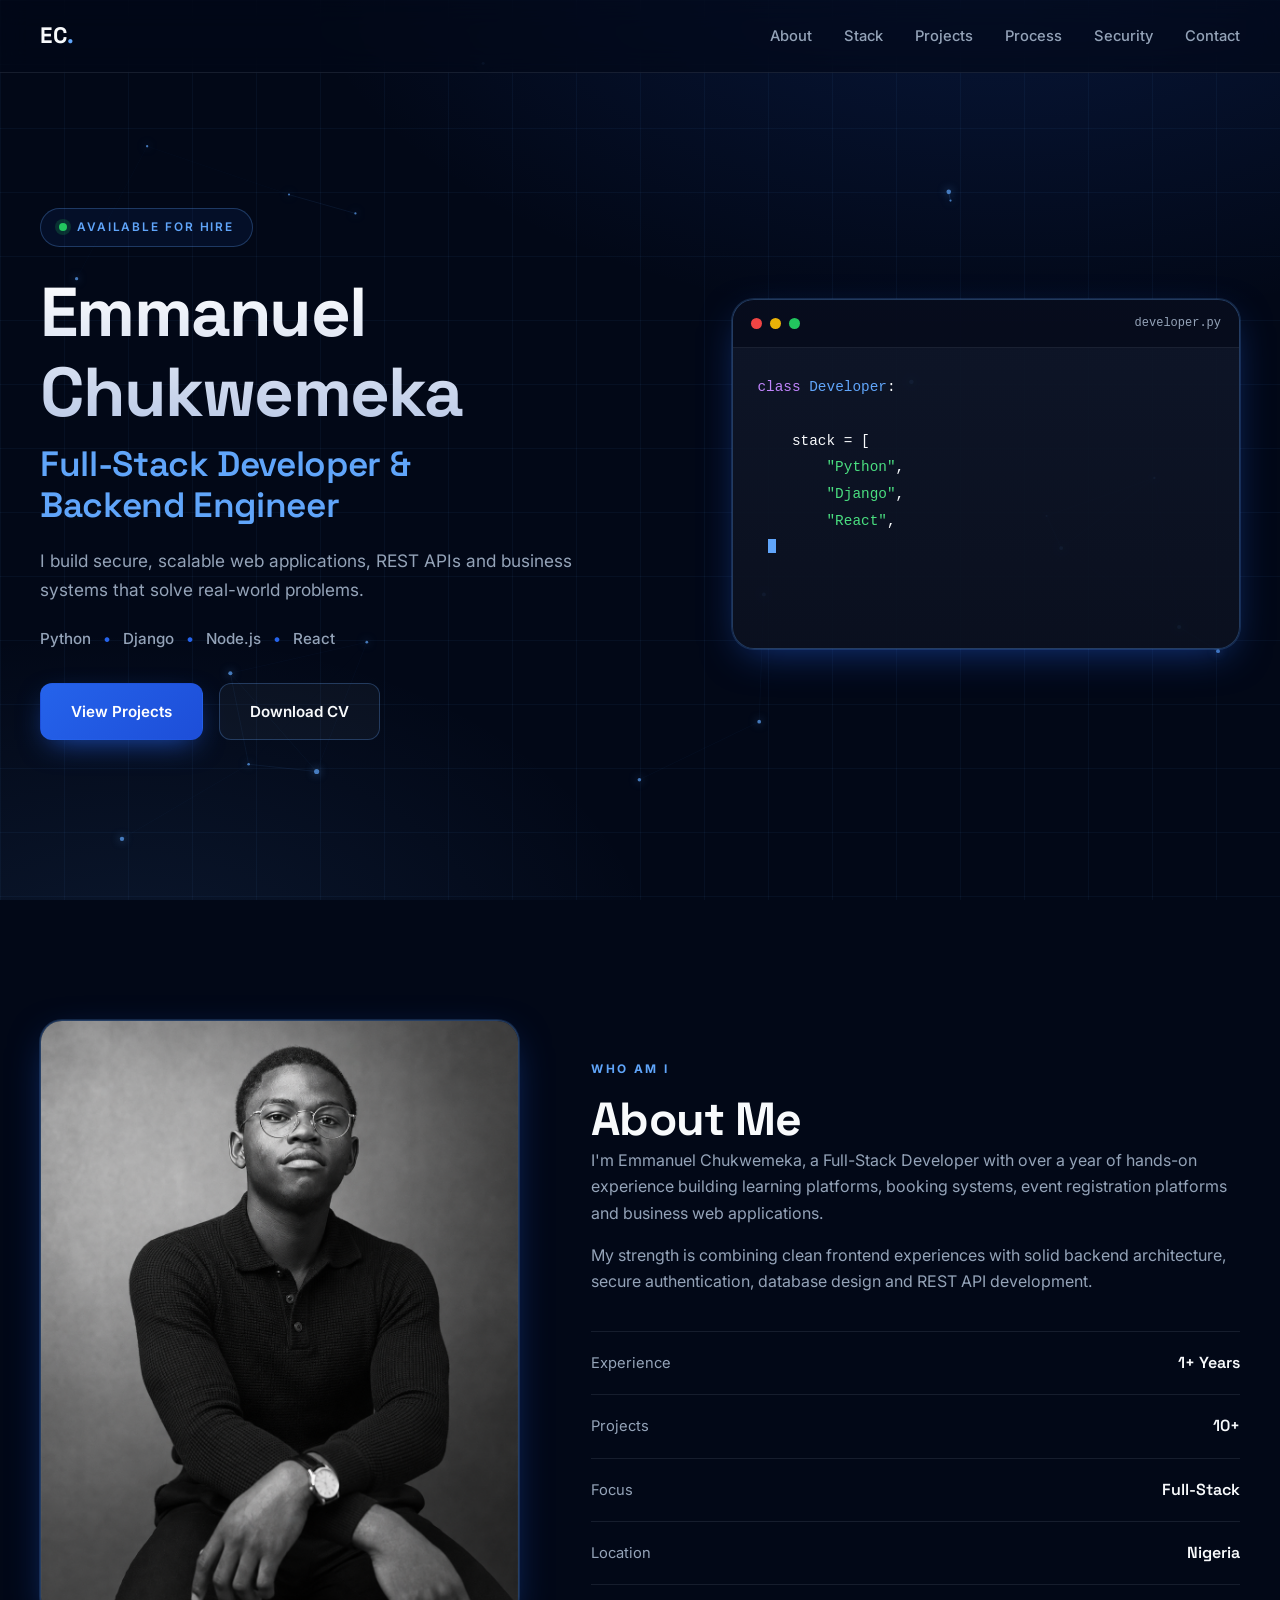
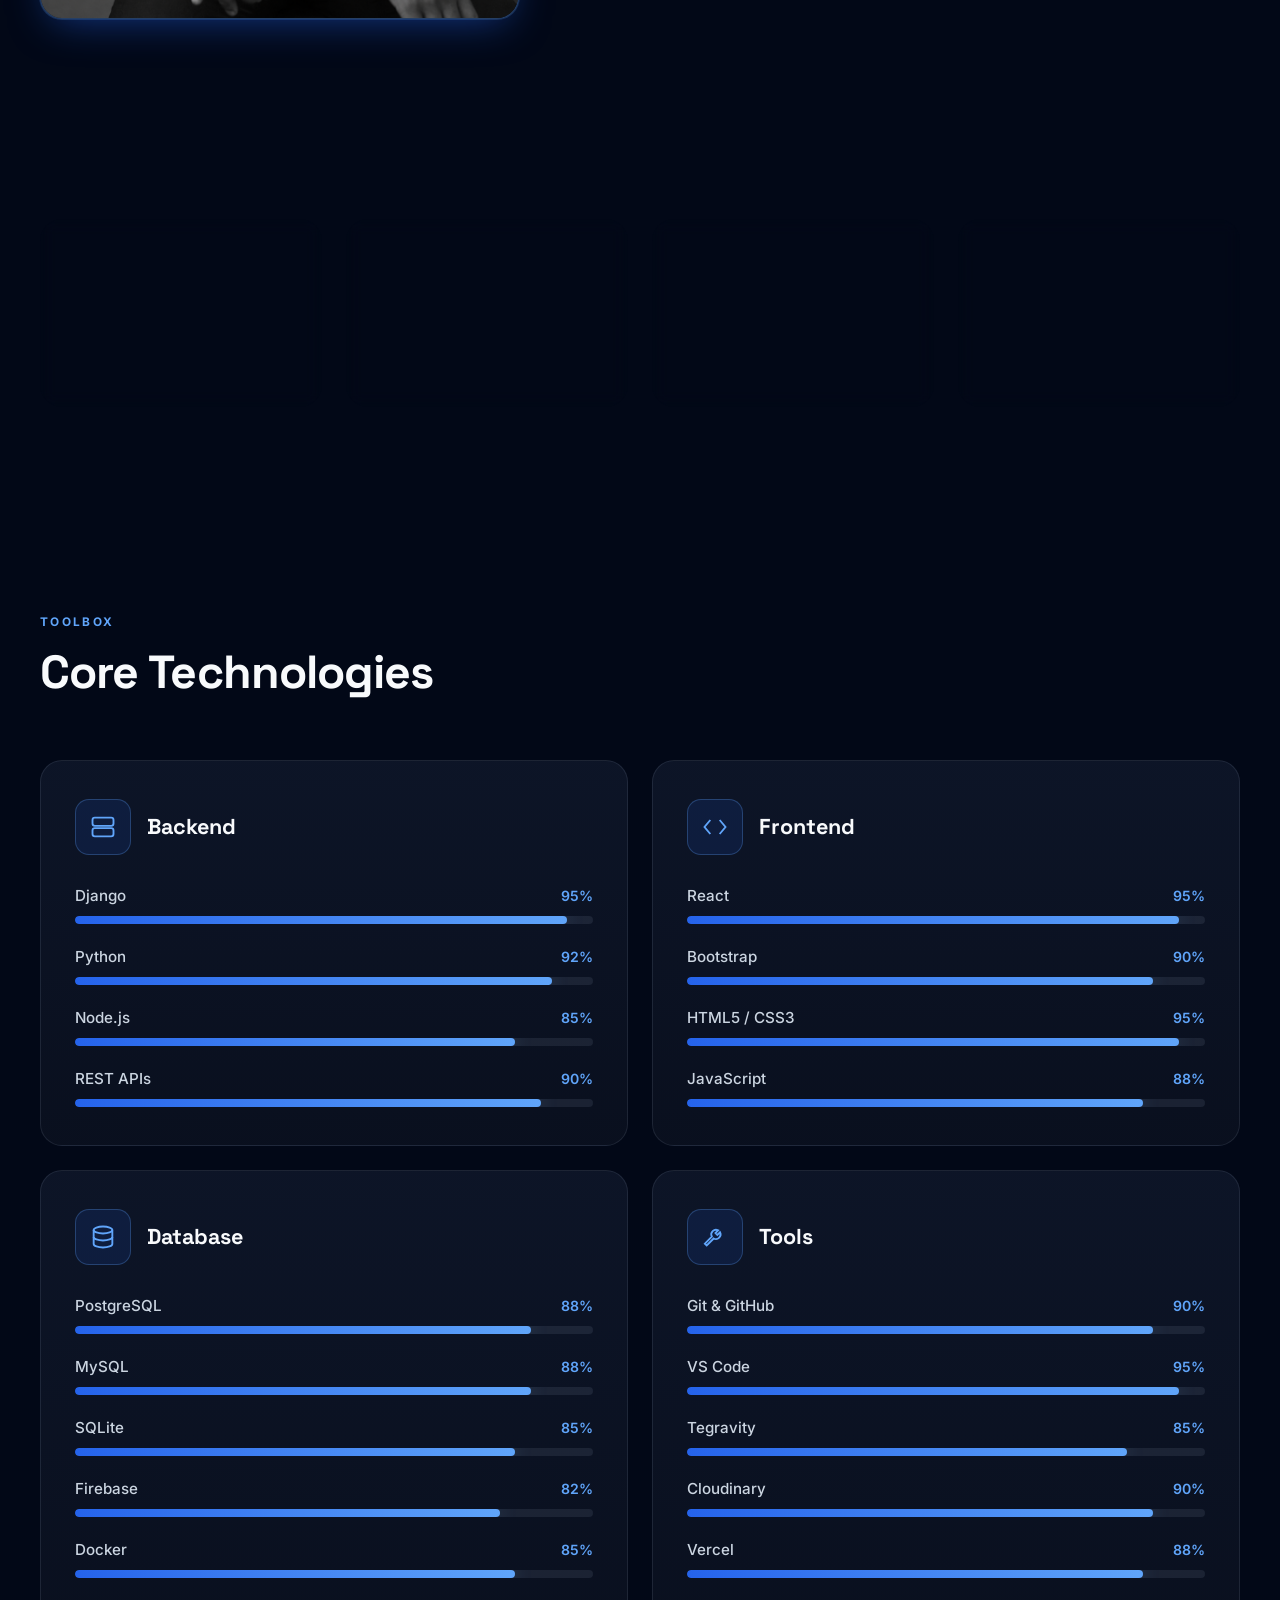
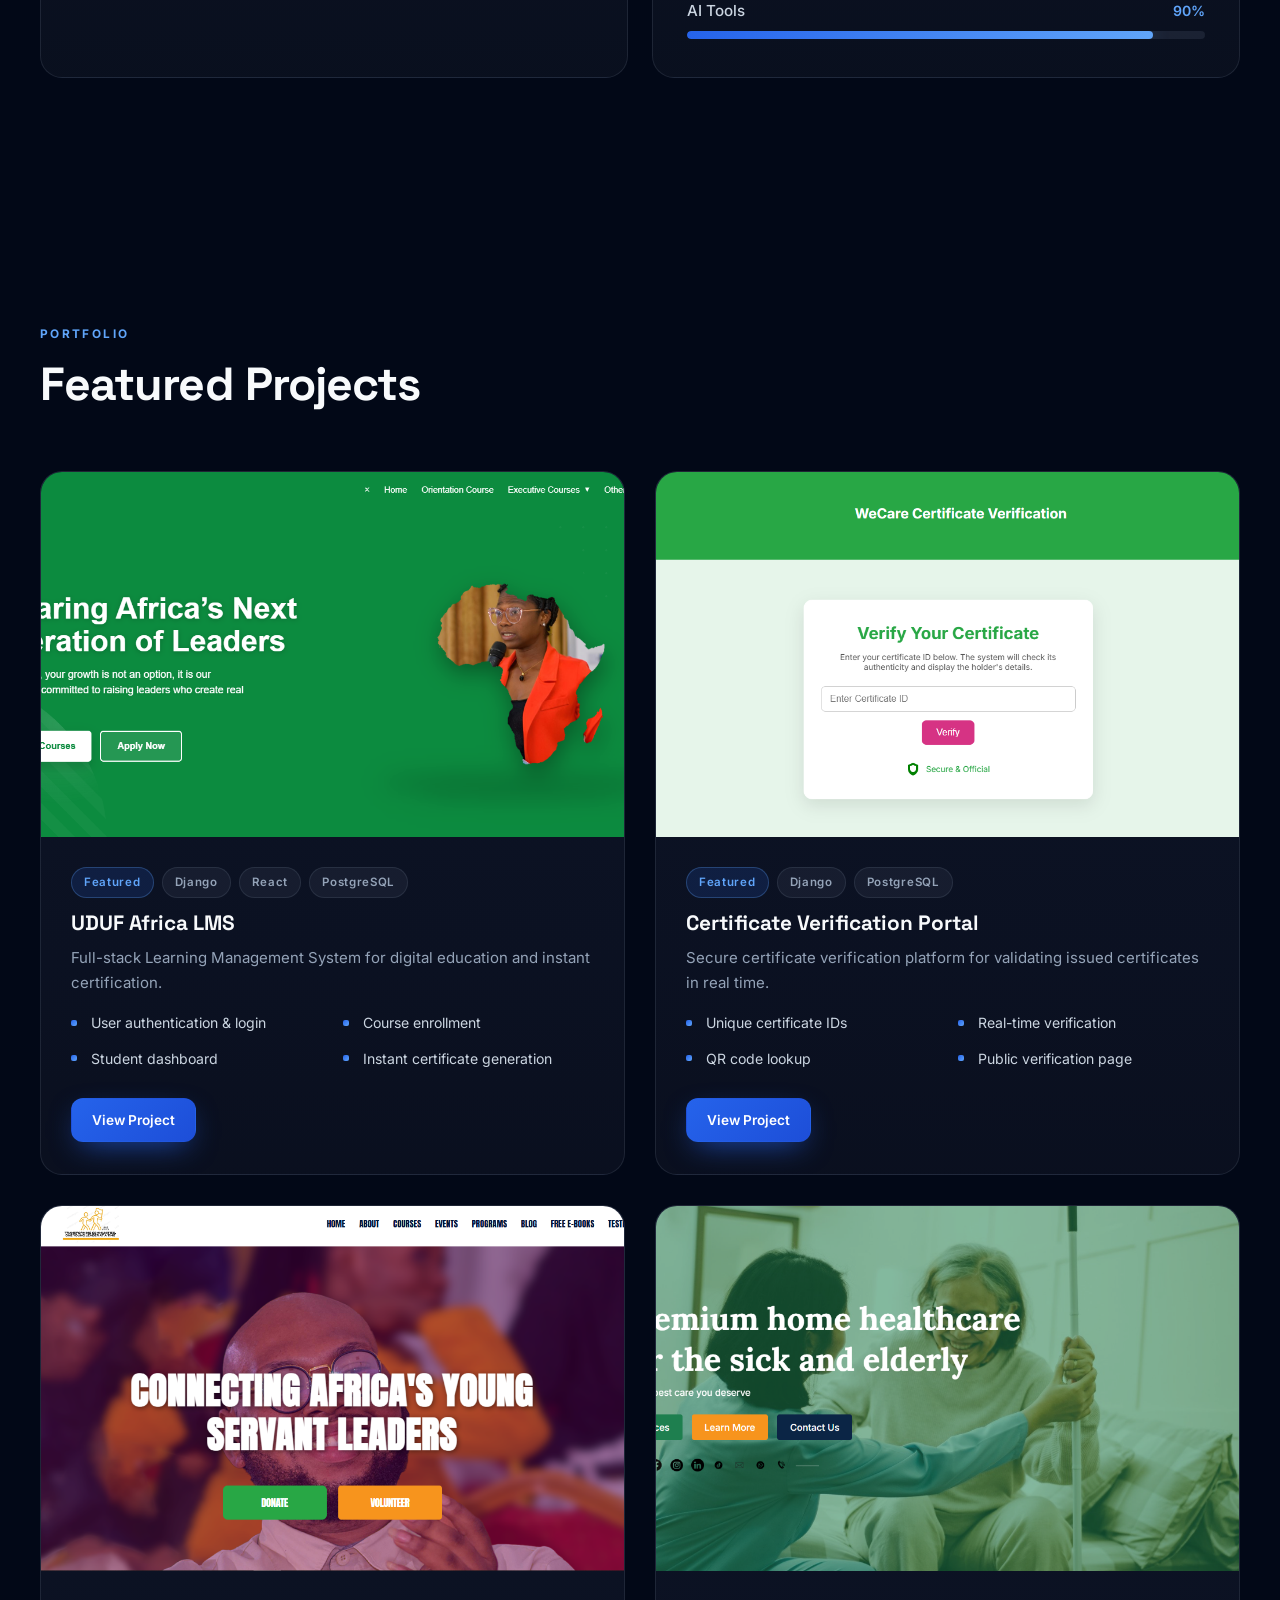
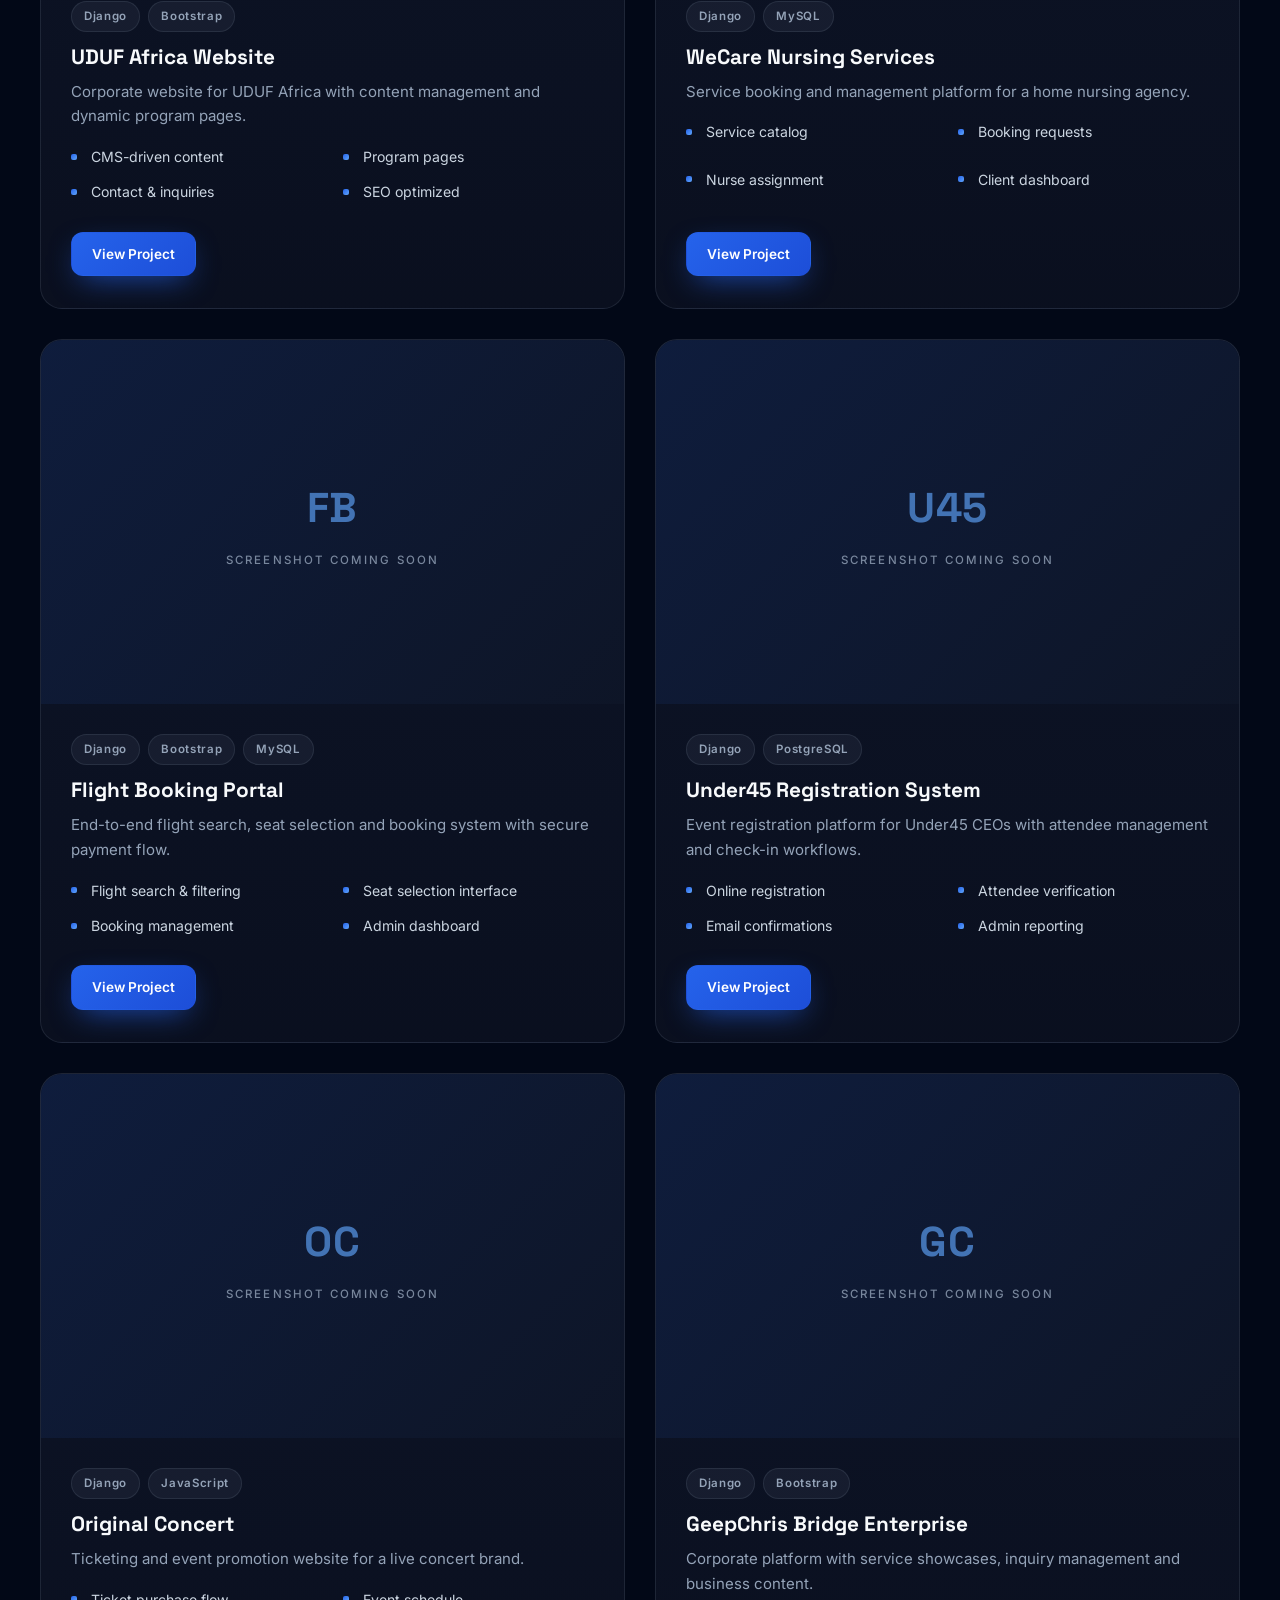
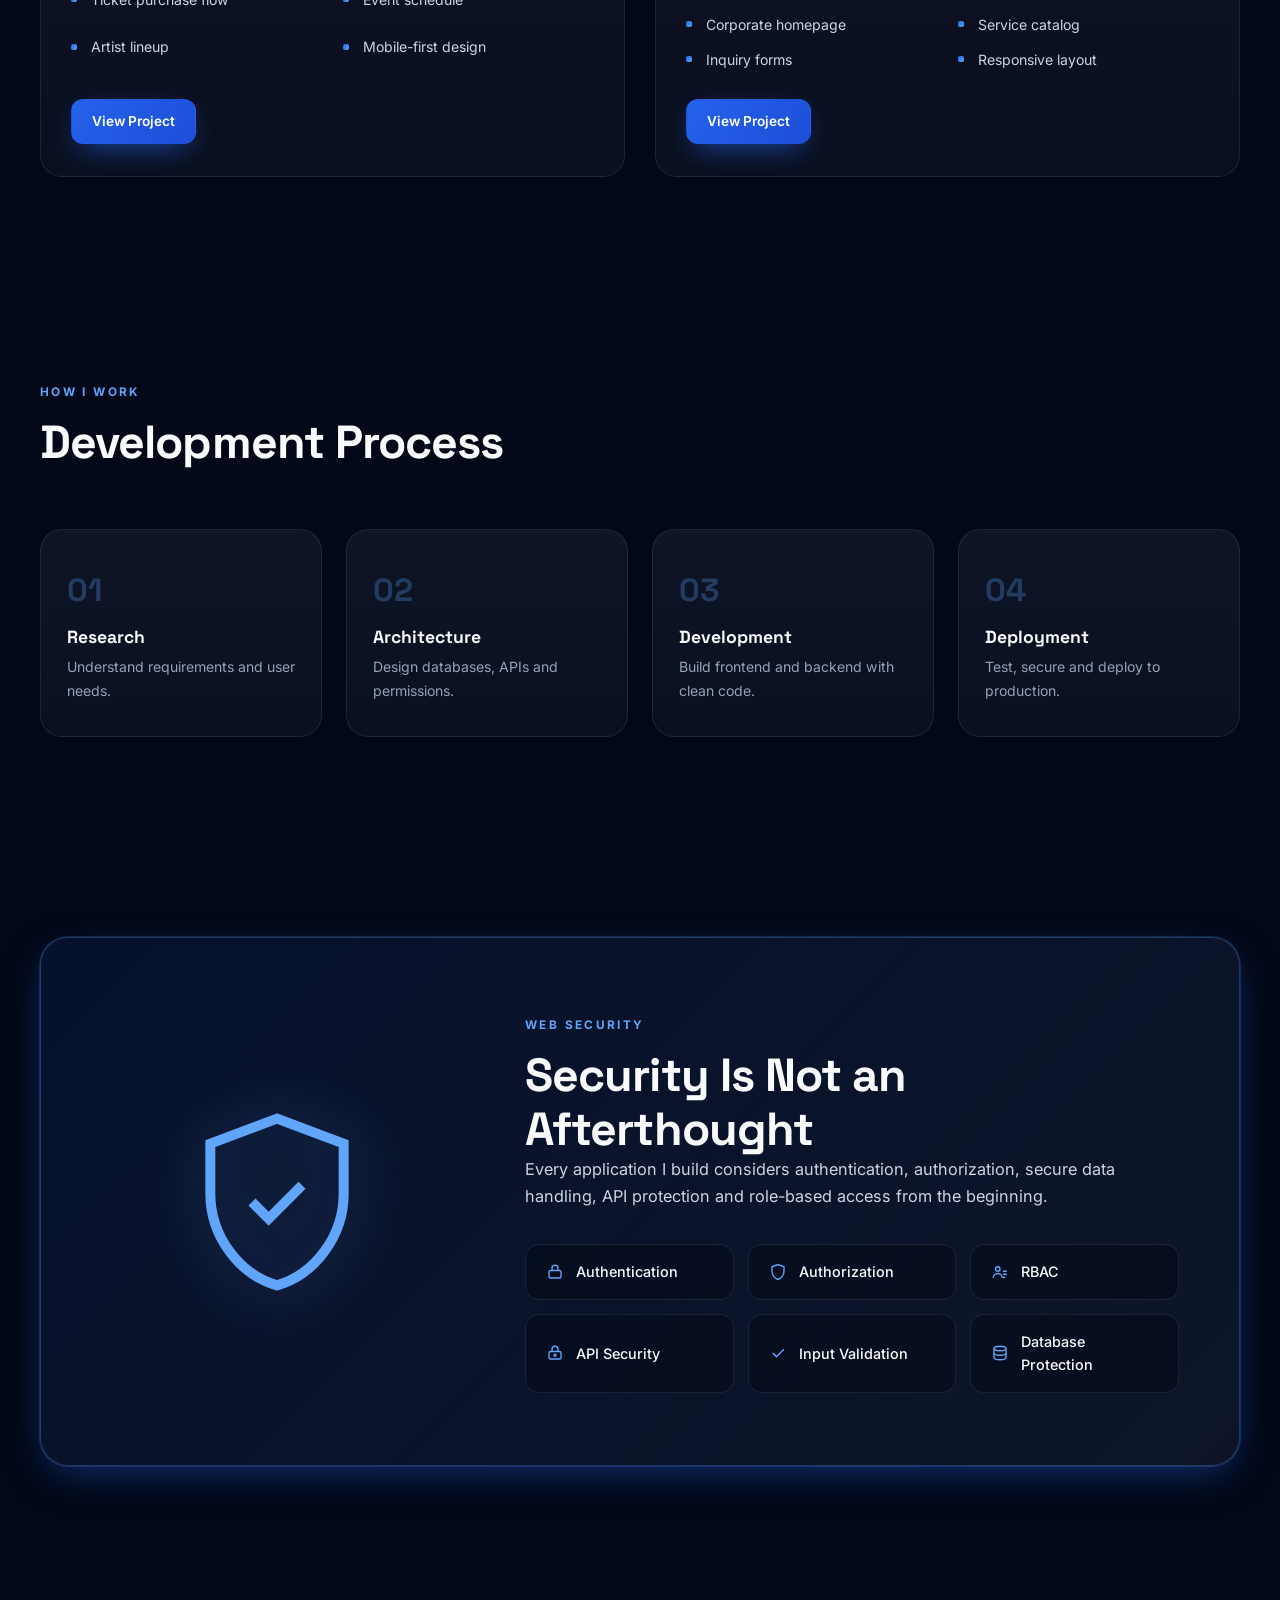
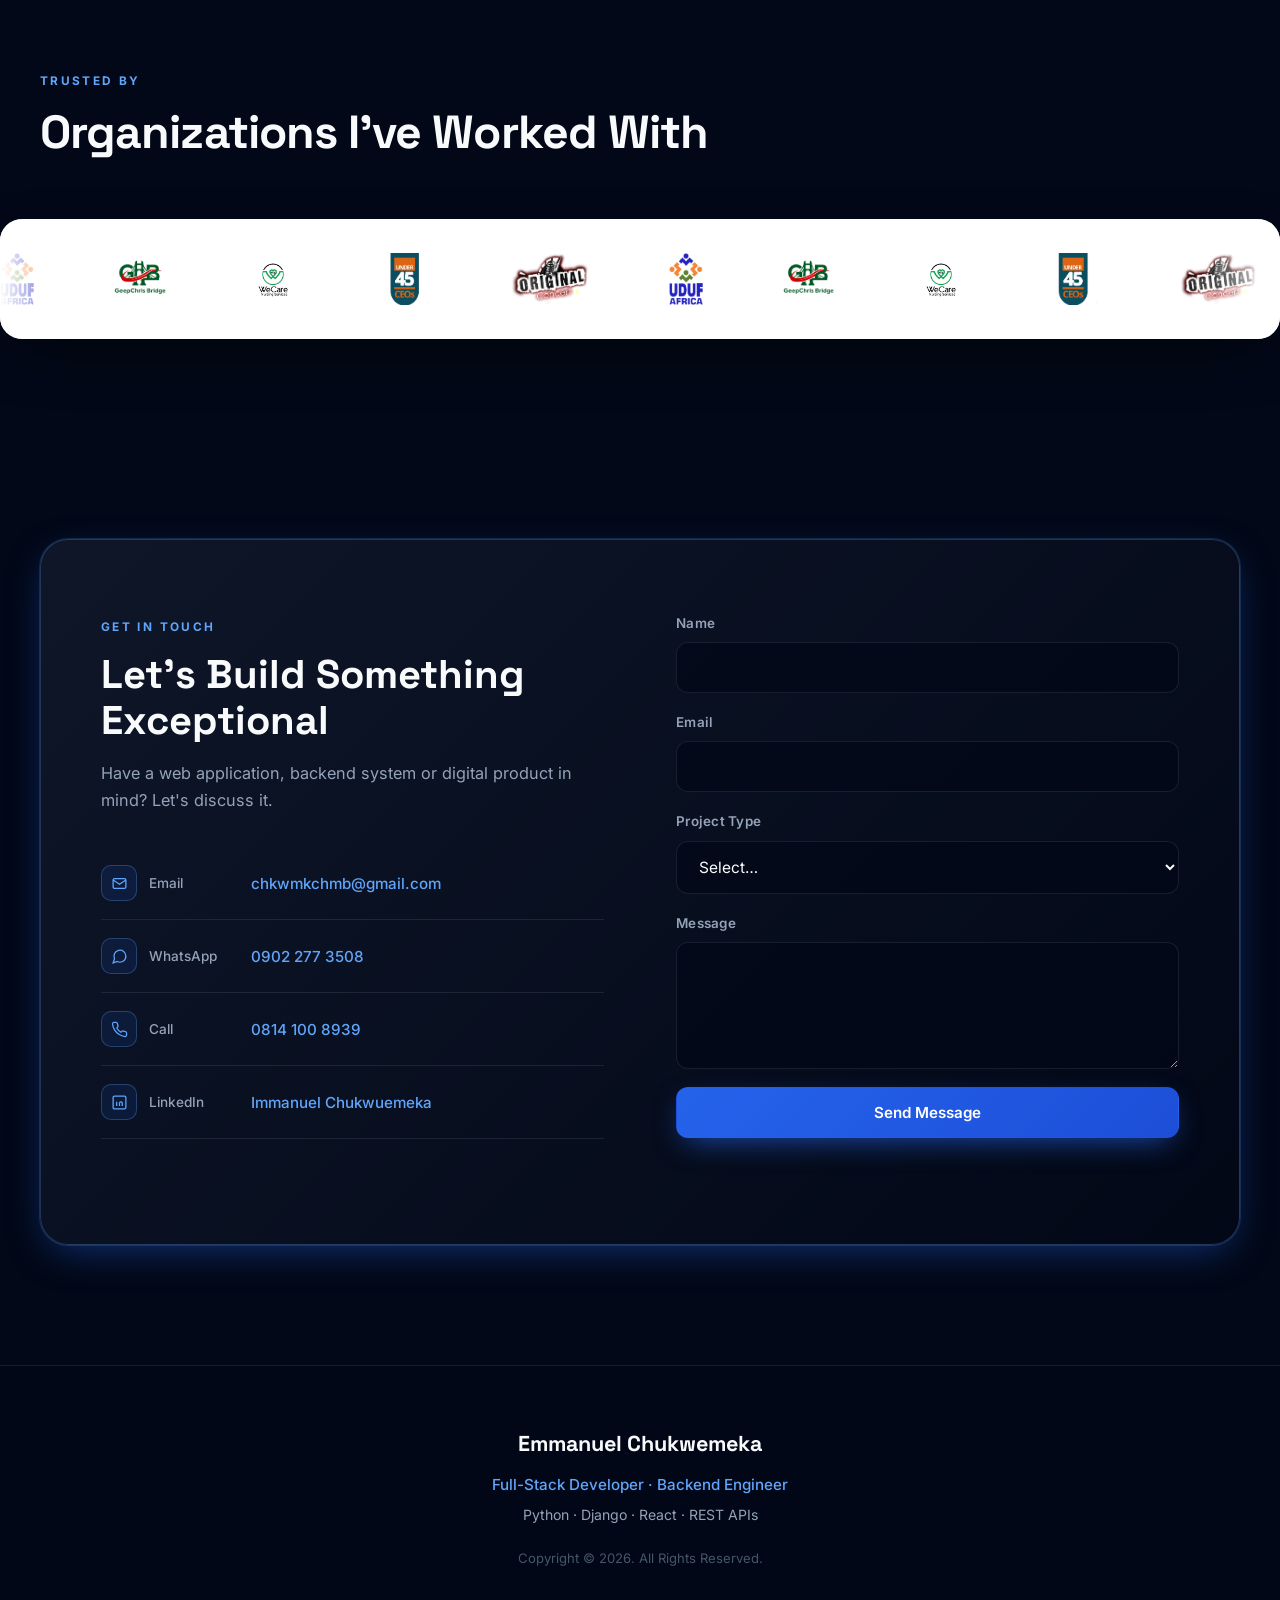
==== index.html @ ca5a298f "first commit" ====
<!DOCTYPE html>
<html lang="en">
<head>
<meta charset="UTF-8">
<meta name="viewport" content="width=device-width, initial-scale=1.0">
<title>Emmanuel Chukwemeka — Full-Stack Developer & Backend Engineer</title>

<!-- ============ SEO ============ -->
<meta name="description" content="Emmanuel Chukwemeka — Full-Stack Developer & Backend Engineer from Nigeria. I build secure, scalable web applications, REST APIs, and business systems with Python, Django, Node.js, and React.">
<meta name="keywords" content="Emmanuel Chukwemeka, Full-Stack Developer, Backend Engineer, Django Developer, Python Developer, React Developer, REST API, Nigeria Developer, VinTech Digital Services, UDUF Africa, GeepChris">
<meta name="author" content="Emmanuel Chukwemeka">
<meta name="robots" content="index, follow">
<meta name="theme-color" content="#020817">
<link rel="canonical" href="https://immanuel.vintechdigitalservices.com/">

<!-- Open Graph -->
<meta property="og:type" content="website">
<meta property="og:url" content="https://immanuel.vintechdigitalservices.com/">
<meta property="og:title" content="Emmanuel Chukwemeka — Full-Stack Developer & Backend Engineer">
<meta property="og:description" content="I build secure, scalable web applications, REST APIs and business systems that solve real-world problems.">
<meta property="og:image" content="https://immanuel.vintechdigitalservices.com/images/immanuel-chukwuemeka.jpg">
<meta property="og:image:alt" content="Emmanuel Chukwemeka — Full-Stack Developer & Backend Engineer">
<meta property="og:site_name" content="Emmanuel Chukwemeka Portfolio">

<!-- Twitter -->
<meta name="twitter:card" content="summary_large_image">
<meta name="twitter:title" content="Emmanuel Chukwemeka — Full-Stack Developer & Backend Engineer">
<meta name="twitter:description" content="I build secure, scalable web applications, REST APIs and business systems that solve real-world problems.">
<meta name="twitter:image" content="https://immanuel.vintechdigitalservices.com/images/immanuel-chukwuemeka.jpg">
<meta name="twitter:image:alt" content="Emmanuel Chukwemeka — Full-Stack Developer & Backend Engineer">

<link rel="icon" type="image/jpeg" href="images/immanuel-chukwuemeka.jpg">

<script type="application/ld+json">
{
  "@context": "https://schema.org",
  "@type": "Person",
  "name": "Emmanuel Chukwemeka",
  "jobTitle": "Full-Stack Developer & Backend Engineer",
  "url": "https://immanuel.vintechdigitalservices.com/",
  "image": "https://immanuel.vintechdigitalservices.com/images/immanuel-chukwuemeka.jpg",
  "email": "chkwmkchmb@gmail.com",
  "telephone": "+2349022773508",
  "address": { "@type": "PostalAddress", "addressCountry": "Nigeria" },
  "knowsAbout": ["Python","Django","Node.js","React","PostgreSQL","REST APIs","Web Security"],
  "sameAs": ["https://www.linkedin.com/in/immanuel-chukwuemeka"]
}
</script>

<link rel="preconnect" href="https://fonts.googleapis.com">
<link rel="preconnect" href="https://fonts.gstatic.com" crossorigin>
<link href="https://fonts.googleapis.com/css2?family=Inter:wght@300;400;500;600;700&family=Space+Grotesk:wght@400;500;600;700&display=swap" rel="stylesheet">
<style>
/* ============ ROOT ============ */
:root{
  --bg:#020817;
  --bg-2:#0B1120;
  --surface:#0F172A;
  --surface-2:#111c33;
  --primary:#2563EB;
  --accent:#60A5FA;
  --text:#F8FAFC;
  --muted:#94A3B8;
  --line:rgba(148,163,184,.14);
  --line-strong:rgba(96,165,250,.28);
  --radius:22px;
  --radius-sm:14px;
  --max:1400px;
  --glow:0 0 0 1px rgba(96,165,250,.18), 0 12px 40px -12px rgba(37,99,235,.55);
}

*,*::before,*::after{box-sizing:border-box}
html{scroll-behavior:smooth;overflow-x:hidden}
body{
  margin:0;
  background:var(--bg);
  color:var(--text);
  font-family:'Inter',system-ui,-apple-system,sans-serif;
  font-size:16px;
  line-height:1.65;
  -webkit-font-smoothing:antialiased;
  overflow-x:hidden;
  width:100%;
  max-width:100vw;
}
img{max-width:100%;display:block}
a{color:inherit;text-decoration:none}
h1,h2,h3{font-family:'Space Grotesk','Sora',sans-serif;line-height:1.15;margin:0}
p{margin:0 0 1rem}
ul{margin:0;padding:0;list-style:none}
.container{width:100%;max-width:var(--max);margin:0 auto;padding:0 40px}

/* ============ BACKGROUND CANVAS ============ */
#bg-grid{
  position:fixed;inset:0;width:100%;height:100%;
  z-index:0;pointer-events:none;
  background:
    radial-gradient(1200px 700px at 78% -10%, rgba(37,99,235,.18), transparent 60%),
    radial-gradient(900px 600px at 10% 110%, rgba(96,165,250,.10), transparent 60%),
    var(--bg);
}

/* ============ NAV ============ */
.nav{
  position:fixed;top:0;left:0;right:0;z-index:50;
  backdrop-filter:blur(14px);
  background:rgba(2,8,23,.65);
  border-bottom:1px solid var(--line);
  transition:background .3s;
}
.nav__inner{display:flex;align-items:center;justify-content:space-between;height:72px}
.nav__logo{font-family:'Space Grotesk',sans-serif;font-weight:700;font-size:1.4rem;letter-spacing:.5px}
.nav__logo span{color:var(--accent)}
.nav__links{display:flex;gap:32px}
.nav__links a{font-size:.92rem;color:var(--muted);font-weight:500;position:relative;transition:color .2s}
.nav__links a:hover{color:var(--text)}
.nav__links a::after{content:'';position:absolute;left:0;bottom:-6px;width:0;height:2px;background:linear-gradient(90deg,var(--primary),var(--accent));transition:width .25s}
.nav__links a:hover::after{width:100%}
.nav__toggle{display:none;background:none;border:0;cursor:pointer;padding:8px;flex-direction:column;gap:5px}
.nav__toggle span{display:block;width:24px;height:2px;background:var(--text);transition:.3s}

/* ============ HERO ============ */
.hero{
  position:relative;z-index:1;
  height:100vh;min-height:100vh;max-height:100vh;
  display:flex;align-items:center;
  padding:96px 0 48px;overflow:hidden;
}
.hero__grid{display:grid;grid-template-columns:1.1fr .9fr;gap:72px;align-items:center;width:100%}
.hero__left{animation:slideInLeft 1s cubic-bezier(.22,1,.36,1) both}
.hero__right{animation:slideInRight 1s cubic-bezier(.22,1,.36,1) both}
@keyframes slideInLeft{0%{opacity:0;transform:translateX(-60px)}100%{opacity:1;transform:translateX(0)}}
@keyframes slideInRight{0%{opacity:0;transform:translateX(60px)}100%{opacity:1;transform:translateX(0)}}

.badge{
  display:inline-flex;align-items:center;gap:10px;
  font-size:.74rem;font-weight:600;letter-spacing:.16em;
  color:var(--accent);border:1px solid var(--line-strong);
  background:rgba(37,99,235,.08);
  padding:9px 18px;border-radius:999px;margin-bottom:26px;
}
.badge__dot{width:8px;height:8px;border-radius:50%;background:#22c55e;box-shadow:0 0 0 4px rgba(34,197,94,.18);animation:pulse 2s infinite}
@keyframes pulse{0%,100%{box-shadow:0 0 0 4px rgba(34,197,94,.18)}50%{box-shadow:0 0 0 8px rgba(34,197,94,.06)}}

.hero__title{
  font-size:clamp(2.6rem,5.4vw,4.4rem);font-weight:700;letter-spacing:-.025em;
  background:linear-gradient(180deg,#fff,#b9c8e6);
  -webkit-background-clip:text;background-clip:text;color:transparent;
}
.hero__subtitle{font-size:clamp(1.5rem,2.8vw,2.2rem);font-weight:600;color:var(--accent);margin:12px 0 22px;letter-spacing:-.01em}
.hero__desc{color:var(--muted);max-width:580px;font-size:1.08rem}
.hero__stack{display:flex;flex-wrap:wrap;gap:12px;align-items:center;color:var(--muted);font-size:.95rem;font-weight:500;margin:22px 0 32px}
.hero__stack i{color:var(--primary);font-style:normal}
.hero__buttons{display:flex;gap:16px;flex-wrap:wrap}

.btn{
  display:inline-flex;align-items:center;justify-content:center;gap:8px;
  font-family:'Inter',sans-serif;font-weight:600;font-size:.95rem;
  padding:15px 30px;border-radius:12px;cursor:pointer;
  border:1px solid transparent;transition:transform .2s,box-shadow .25s,background .25s,border-color .25s;
}
.btn--primary{background:linear-gradient(135deg,var(--primary),#1d4ed8);color:#fff;box-shadow:0 10px 30px -10px rgba(37,99,235,.8)}
.btn--primary:hover{transform:translateY(-2px);box-shadow:0 16px 40px -12px rgba(37,99,235,1)}
.btn--ghost{background:rgba(148,163,184,.06);border-color:var(--line-strong);color:var(--text)}
.btn--ghost:hover{border-color:var(--accent);background:rgba(96,165,250,.1);transform:translateY(-2px)}
.btn--sm{padding:10px 20px;font-size:.85rem}
.btn--full{width:100%}
.btn[disabled]{opacity:.7;cursor:not-allowed}

.code-panel{
  background:linear-gradient(180deg,rgba(15,23,42,.92),rgba(11,17,32,.92));
  border:1px solid var(--line-strong);border-radius:var(--radius);
  overflow:hidden;box-shadow:var(--glow);backdrop-filter:blur(10px);
}
.code-panel__bar{display:flex;align-items:center;gap:8px;padding:14px 18px;border-bottom:1px solid var(--line);background:rgba(2,8,23,.6)}
.dot{width:11px;height:11px;border-radius:50%}
.dot--red{background:#ef4444}.dot--yellow{background:#eab308}.dot--green{background:#22c55e}
.code-panel__file{margin-left:auto;font-size:.75rem;color:var(--muted);font-family:monospace}
.code-panel__body{
  margin:0;padding:26px 24px;font-size:.9rem;line-height:1.85;
  font-family:'JetBrains Mono',ui-monospace,monospace;overflow-x:auto;min-height:300px;
}
.c-key{color:#c084fc}.c-cls{color:#60a5fa}.c-str{color:#4ade80}.c-fn{color:#facc15}
.caret{display:inline-block;width:8px;height:1em;vertical-align:-2px;background:var(--accent);margin-left:2px;animation:blink 1s steps(2) infinite}
@keyframes blink{0%,50%{opacity:1}51%,100%{opacity:0}}

/* ============ SECTIONS ============ */
.section{position:relative;z-index:1;padding:120px 0}
.section--tight{padding:80px 0}
.section__head{margin-bottom:60px}
.eyebrow{display:inline-block;font-size:.74rem;font-weight:700;letter-spacing:.2em;color:var(--accent);text-transform:uppercase;margin-bottom:14px}
.section__title{font-size:clamp(2rem,3.8vw,2.9rem);font-weight:700;letter-spacing:-.02em}

/* ============ UNIQUE SECTION ANIMATIONS ============ */
.anim-fadeup{opacity:0;transform:translateY(40px);transition:opacity .8s ease,transform .8s ease}
.anim-fadeup.is-visible{opacity:1;transform:none}

.anim-pop{opacity:0;transform:scale(.85);transition:opacity .7s cubic-bezier(.34,1.56,.64,1),transform .7s cubic-bezier(.34,1.56,.64,1)}
.anim-pop.is-visible{opacity:1;transform:scale(1)}

.anim-flip{opacity:0;transform:perspective(800px) rotateX(-25deg) translateY(30px);transition:opacity .8s ease,transform .8s cubic-bezier(.22,1,.36,1)}
.anim-flip.is-visible{opacity:1;transform:perspective(800px) rotateX(0) translateY(0)}

.anim-slideleft{opacity:0;transform:translateX(-50px);transition:opacity .7s ease,transform .7s cubic-bezier(.22,1,.36,1)}
.anim-slideleft.is-visible{opacity:1;transform:translateX(0)}

.anim-slideright{opacity:0;transform:translateX(60px);transition:opacity .8s ease,transform .8s cubic-bezier(.22,1,.36,1)}
.anim-slideright.is-visible{opacity:1;transform:translateX(0)}

.anim-zoom{opacity:0;transform:scale(.92);transition:opacity .7s ease,transform .7s cubic-bezier(.22,1,.36,1)}
.anim-zoom.is-visible{opacity:1;transform:scale(1)}

.anim-glow{opacity:0;filter:blur(8px);transform:translateY(20px);transition:opacity .9s ease,filter .9s ease,transform .9s ease}
.anim-glow.is-visible{opacity:1;filter:blur(0);transform:translateY(0)}

.anim-riseup{opacity:0;transform:translateY(50px);transition:opacity 1s ease,transform 1s cubic-bezier(.22,1,.36,1)}
.anim-riseup.is-visible{opacity:1;transform:translateY(0)}

/* ============ ABOUT ============ */
.about{display:grid;grid-template-columns:.85fr 1.15fr;gap:72px;align-items:center}
.about__media{position:relative}
.about__img-wrap{
  position:relative;border-radius:var(--radius);overflow:hidden;
  border:1px solid var(--line-strong);box-shadow:var(--glow);
  aspect-ratio:4/5;background:var(--surface);
}
.about__img-wrap img{width:100%;height:100%;object-fit:cover}
.about__content p{color:var(--muted);max-width:640px}
.facts{margin-top:36px;border-top:1px solid var(--line)}
.facts__row{display:flex;justify-content:space-between;align-items:center;padding:18px 0;border-bottom:1px solid var(--line)}
.facts__row span{color:var(--muted);font-size:.92rem}
.facts__row strong{font-family:'Space Grotesk',sans-serif;font-weight:600;color:var(--text)}

/* ============ STATS ============ */
.stats{display:grid;grid-template-columns:repeat(4,1fr);gap:24px}
.stat-card{
  background:linear-gradient(180deg,rgba(15,23,42,.85),rgba(11,17,32,.85));
  border:1px solid var(--line);border-radius:var(--radius);
  padding:40px 28px;text-align:center;
  transition:transform .3s,border-color .3s,box-shadow .3s;backdrop-filter:blur(8px);
}
.stat-card:hover{transform:translateY(-5px);border-color:var(--line-strong);box-shadow:var(--glow)}
.stat-card__num{
  font-family:'Space Grotesk',sans-serif;font-size:2.8rem;font-weight:700;
  background:linear-gradient(135deg,var(--accent),var(--primary));
  -webkit-background-clip:text;background-clip:text;color:transparent;margin-bottom:8px;
}
.stat-card__label{color:var(--muted);font-size:.9rem;font-weight:500}

/* ============ STACK ============ */
.stack-grid{display:grid;grid-template-columns:repeat(2,1fr);gap:24px}
.stack-card{
  background:linear-gradient(180deg,rgba(15,23,42,.85),rgba(11,17,32,.85));
  border:1px solid var(--line);border-radius:var(--radius);
  padding:38px 34px;transition:transform .3s,border-color .3s,box-shadow .3s;
}
.stack-card:hover{transform:translateY(-5px);border-color:var(--line-strong);box-shadow:var(--glow)}
.stack-card__head{display:flex;align-items:center;gap:16px;margin-bottom:28px}
.stack-card__icon{
  width:56px;height:56px;border-radius:14px;
  display:flex;align-items:center;justify-content:center;
  background:rgba(37,99,235,.12);border:1px solid var(--line-strong);
  color:var(--accent);flex-shrink:0;
}
.stack-card__icon svg{width:28px;height:28px}
.stack-card h3{font-size:1.35rem;margin:0}
.stack-skills{display:flex;flex-direction:column;gap:20px}
.stack-skill__top{display:flex;justify-content:space-between;align-items:center;margin-bottom:8px}
.stack-skill__top span:first-child{font-weight:500;font-size:.95rem;color:#cbd5e1}
.stack-skill__val{color:var(--accent);font-size:.88rem;font-weight:600}
.stack-skill__bar{height:8px;border-radius:999px;background:rgba(148,163,184,.12);overflow:hidden}
.stack-skill__fill{
  height:100%;width:0;border-radius:999px;
  background:linear-gradient(90deg,var(--primary),var(--accent));
  transition:width 1.4s cubic-bezier(.22,1,.36,1);
  box-shadow:0 0 18px -2px rgba(96,165,250,.7);
}

/* ============ PROJECTS ============ */
.projects-grid{display:grid;grid-template-columns:repeat(2,1fr);gap:30px}
.project{
  display:flex;flex-direction:column;
  background:linear-gradient(180deg,rgba(15,23,42,.9),rgba(11,17,32,.9));
  border:1px solid var(--line);border-radius:var(--radius);
  overflow:hidden;transition:border-color .35s,box-shadow .35s,transform .35s;
}
.project:hover{border-color:var(--line-strong);box-shadow:var(--glow);transform:translateY(-4px)}
.project__media{position:relative;overflow:hidden;background:var(--bg-2);aspect-ratio:16/10}
.project__media img{
  width:100%;height:100%;object-fit:cover;object-position:top center;
  transition:transform .7s cubic-bezier(.22,1,.36,1);
}
.project:hover .project__media img{transform:scale(1.03)}
.project__placeholder{
  display:flex;flex-direction:column;align-items:center;justify-content:center;
  width:100%;height:100%;gap:8px;
  background:linear-gradient(135deg,rgba(37,99,235,.14),rgba(15,23,42,.7));
  color:rgba(96,165,250,.65);
}
.project__placeholder span{font-family:'Space Grotesk',sans-serif;font-size:2.6rem;font-weight:700;letter-spacing:.02em}
.project__placeholder small{font-size:.72rem;font-weight:500;letter-spacing:.18em;text-transform:uppercase;color:rgba(148,163,184,.8)}
.project__body{padding:30px 30px 32px;display:flex;flex-direction:column;flex:1}
.project__tags{display:flex;flex-wrap:wrap;gap:8px;margin-bottom:14px}
.tag{
  font-size:.72rem;font-weight:600;letter-spacing:.06em;
  padding:5px 12px;border-radius:999px;
  background:rgba(148,163,184,.08);border:1px solid var(--line);color:var(--muted);
}
.tag--featured{background:rgba(37,99,235,.16);border-color:var(--line-strong);color:var(--accent)}
.project__title{font-size:1.3rem;margin-bottom:10px}
.project__desc{color:var(--muted);font-size:.94rem;margin-bottom:16px}
.project__features{margin-bottom:22px;flex:1;display:grid;grid-template-columns:1fr 1fr;gap:6px 20px}
.project__features li{position:relative;padding-left:20px;color:#cbd5e1;font-size:.88rem;margin-bottom:6px}
.project__features li::before{
  content:'';position:absolute;left:0;top:.6em;width:6px;height:6px;border-radius:2px;
  background:linear-gradient(135deg,var(--primary),var(--accent));
}
.project__actions{display:flex;gap:10px;flex-wrap:wrap;margin-top:auto}

/* ============ PROCESS ============ */
.process{display:grid;grid-template-columns:repeat(4,1fr);gap:24px}
.process__card{
  position:relative;
  background:linear-gradient(180deg,rgba(15,23,42,.85),rgba(11,17,32,.85));
  border:1px solid var(--line);border-radius:var(--radius);
  padding:34px 26px;transition:transform .3s,border-color .3s,box-shadow .3s;
}
.process__card:hover{transform:translateY(-5px);border-color:var(--line-strong);box-shadow:var(--glow)}
.process__num{font-family:'Space Grotesk',sans-serif;font-size:2rem;font-weight:700;color:rgba(96,165,250,.28);display:block;margin-bottom:10px}
.process__card h3{font-size:1.1rem;margin-bottom:8px}
.process__card p{color:var(--muted);font-size:.88rem;margin:0}

/* ============ SECURITY ============ */
.security{
  display:grid;grid-template-columns:.7fr 1.3fr;gap:72px;align-items:center;
  background:linear-gradient(135deg,rgba(37,99,235,.10),rgba(15,23,42,.9));
  border:1px solid var(--line-strong);border-radius:calc(var(--radius) + 6px);
  padding:72px 60px;box-shadow:var(--glow);
}
.security__visual{display:flex;justify-content:center}
.shield{
  width:200px;height:200px;color:var(--accent);
  filter:drop-shadow(0 0 30px rgba(96,165,250,.45));
  animation:float 6s ease-in-out infinite;
}
@keyframes float{0%,100%{transform:translateY(0)}50%{transform:translateY(-14px)}}
.security__lead{color:#cbd5e1;max-width:680px;margin-bottom:34px;font-size:1.02rem}
.security__grid{display:grid;grid-template-columns:repeat(3,1fr);gap:14px}
.security__item{
  display:flex;align-items:center;gap:10px;font-size:.9rem;font-weight:500;
  padding:15px 18px;border-radius:var(--radius-sm);
  background:rgba(2,8,23,.5);border:1px solid var(--line);
  transition:border-color .3s,background .3s;
}
.security__item:hover{border-color:var(--line-strong);background:rgba(37,99,235,.1)}
.security__ico{display:inline-flex;align-items:center;justify-content:center;width:22px;height:22px;color:var(--accent);flex-shrink:0}
.security__ico svg{width:18px;height:18px}

/* ============ ORGANIZATIONS — sliding marquee on white card ============ */
.orgs-wrap{
  background:#ffffff;
  border-radius:var(--radius);
  padding:34px 0;
  overflow:hidden;
  position:relative;
  box-shadow:0 20px 60px -20px rgba(0,0,0,.6);
}
.orgs-wrap::before,
.orgs-wrap::after{
  content:'';position:absolute;top:0;bottom:0;width:80px;z-index:2;pointer-events:none;
}
.orgs-wrap::before{left:0;background:linear-gradient(90deg,#fff 0%, rgba(255,255,255,0) 100%)}
.orgs-wrap::after{right:0;background:linear-gradient(270deg,#fff 0%, rgba(255,255,255,0) 100%)}

.marquee{
  display:flex;
  width:max-content;
  animation:marquee 30s linear infinite;
}
.marquee:hover{animation-play-state:paused}
.marquee__track{
  display:flex;
  align-items:center;
  gap:80px;
  padding-right:80px;
  flex-shrink:0;
}
.marquee__track img{
  height:52px;
  width:auto;
  max-width:160px;
  object-fit:contain;
  flex-shrink:0;
  transition:transform .3s;
}
.marquee__track img:hover{transform:scale(1.06)}
@keyframes marquee{
  from{transform:translateX(0)}
  to{transform:translateX(-50%)}
}
@media (prefers-reduced-motion:reduce){
  .marquee{animation:none}
}

/* ============ CONTACT ============ */
.contact{
  display:grid;grid-template-columns:1fr 1fr;gap:72px;
  background:linear-gradient(135deg,rgba(15,23,42,.96),rgba(2,8,23,.96));
  border:1px solid var(--line-strong);border-radius:calc(var(--radius) + 6px);
  padding:72px 60px;box-shadow:var(--glow);
}
.contact__title{font-size:clamp(1.8rem,3.2vw,2.5rem);margin-bottom:16px}
.contact__lead{color:var(--muted);margin-bottom:34px;font-size:1.02rem}
.contact__list li{display:flex;align-items:center;gap:12px;padding:18px 0;border-bottom:1px solid var(--line);font-size:.95rem}
.contact__list li .contact__ico{
  display:inline-flex;align-items:center;justify-content:center;
  width:36px;height:36px;border-radius:10px;
  background:rgba(37,99,235,.12);border:1px solid var(--line-strong);
  color:var(--accent);flex-shrink:0;
}
.contact__list li .contact__ico svg{width:17px;height:17px}
.contact__list li .contact__label{color:var(--muted);flex:0 0 90px;font-size:.85rem;font-weight:500}
.contact__list li a{color:var(--accent);font-weight:500;transition:color .2s;word-break:break-all}
.contact__list li a:hover{color:#fff}

.contact__form{display:flex;flex-direction:column;gap:18px}
.field{display:flex;flex-direction:column;gap:8px}
.field label{font-size:.84rem;font-weight:600;color:var(--muted);letter-spacing:.02em}
.field input,.field select,.field textarea{
  width:100%;padding:15px 18px;background:rgba(2,8,23,.7);
  border:1px solid var(--line);border-radius:12px;
  color:var(--text);font-family:inherit;font-size:.97rem;
  transition:border-color .25s,box-shadow .25s;resize:vertical;
}
.field input:focus,.field select:focus,.field textarea:focus{
  outline:none;border-color:var(--accent);box-shadow:0 0 0 3px rgba(96,165,250,.15);
}
.field select{cursor:pointer}
.form__note{font-size:.85rem;color:#4ade80;margin:0;min-height:1.2em}

/* ============ CUSTOM TOAST ============ */
.toast{
  position:fixed;
  top:24px;left:50%;
  transform:translateX(-50%) translateY(-120%);
  z-index:9999;
  display:flex;align-items:center;gap:14px;
  min-width:320px;max-width:min(90vw,520px);
  padding:16px 22px 16px 18px;
  background:linear-gradient(135deg,rgba(15,23,42,.98),rgba(2,8,23,.98));
  border:1px solid rgba(34,197,94,.5);
  border-radius:16px;
  box-shadow:0 20px 60px -12px rgba(0,0,0,.7), 0 0 0 1px rgba(34,197,94,.15), 0 0 40px -10px rgba(34,197,94,.4);
  backdrop-filter:blur(14px);
  opacity:0;
  pointer-events:none;
  transition:transform .5s cubic-bezier(.34,1.4,.5,1), opacity .4s ease;
}
.toast.is-show{
  transform:translateX(-50%) translateY(0);
  opacity:1;
  pointer-events:auto;
}
.toast--error{border-color:rgba(248,113,113,.5);box-shadow:0 20px 60px -12px rgba(0,0,0,.7), 0 0 0 1px rgba(248,113,113,.15), 0 0 40px -10px rgba(248,113,113,.35)}
.toast__icon{
  flex-shrink:0;width:36px;height:36px;border-radius:50%;
  display:flex;align-items:center;justify-content:center;
  background:rgba(34,197,94,.15);border:1px solid rgba(34,197,94,.5);
  color:#4ade80;
}
.toast--error .toast__icon{background:rgba(248,113,113,.15);border-color:rgba(248,113,113,.5);color:#f87171}
.toast__icon svg{width:20px;height:20px}
.toast__body{flex:1;min-width:0}
.toast__title{
  font-family:'Space Grotesk',sans-serif;font-weight:700;font-size:.98rem;
  color:#fff;margin-bottom:2px;letter-spacing:-.01em;
}
.toast__msg{font-size:.85rem;color:#cbd5e1;line-height:1.4;margin:0}
.toast__close{
  flex-shrink:0;background:transparent;border:0;color:var(--muted);cursor:pointer;
  padding:6px;border-radius:8px;display:flex;align-items:center;justify-content:center;
  transition:background .2s,color .2s;
}
.toast__close:hover{background:rgba(148,163,184,.1);color:#fff}
.toast__close svg{width:16px;height:16px}

@media (max-width:560px){
  .toast{top:16px;min-width:0;width:calc(100vw - 32px);padding:14px 16px}
  .toast__icon{width:32px;height:32px}
  .toast__title{font-size:.92rem}
  .toast__msg{font-size:.8rem}
}

/* ============ FOOTER ============ */
.footer{position:relative;z-index:1;border-top:1px solid var(--line);padding:60px 0 44px;background:rgba(2,8,23,.7)}
.footer__inner{text-align:center}
.footer__brand{font-family:'Space Grotesk',sans-serif;font-weight:700;font-size:1.35rem;margin-bottom:10px}
.footer__tag{color:var(--accent);font-size:.95rem;font-weight:500;margin-bottom:6px}
.footer__stack{color:var(--muted);font-size:.88rem;margin-bottom:22px}
.footer__copy{color:#475569;font-size:.82rem}

/* ============ RESPONSIVE ============ */
@media (max-width:1024px){
  .container{padding:0 24px}
  .hero{height:auto;max-height:none;min-height:100vh;padding:110px 0 60px}
  .hero__grid{grid-template-columns:1fr;gap:48px}
  .hero__right{max-width:600px}
  .about{grid-template-columns:1fr;gap:40px}
  .about__media{max-width:440px}
  .stats{grid-template-columns:repeat(2,1fr)}
  .stack-grid{grid-template-columns:1fr}
  .process{grid-template-columns:repeat(2,1fr)}
  .security{grid-template-columns:1fr;gap:40px;padding:52px 36px}
  .security__grid{grid-template-columns:repeat(2,1fr)}
  .contact{grid-template-columns:1fr;gap:48px;padding:52px 36px}
  .projects-grid{grid-template-columns:1fr}
}
@media (max-width:768px){
  .container{padding:0 20px}
  .nav__links{
    position:fixed;top:72px;left:0;right:0;
    flex-direction:column;gap:0;background:rgba(2,8,23,.98);
    border-bottom:1px solid var(--line);padding:0 20px;
    max-height:0;overflow:hidden;transition:max-height .35s ease,padding .35s;
    width:100%;
  }
  .nav__links.is-open{max-height:420px;padding:16px 20px 24px}
  .nav__links a{padding:14px 0;border-bottom:1px solid var(--line);width:100%}
  .nav__toggle{display:flex}
  .section{padding:80px 0}
  .section--tight{padding:60px 0}
  .security__grid{grid-template-columns:1fr}
  .hero__buttons{width:100%}
  .hero__buttons .btn{flex:1;min-width:0}
  .project__features{grid-template-columns:1fr 1fr;gap:6px 14px}
  .marquee__track{gap:56px;padding-right:56px}
  .marquee__track img{height:42px;max-width:130px}
  .orgs-wrap{padding:26px 0}
  .orgs-wrap::before,.orgs-wrap::after{width:40px}
}
@media (max-width:480px){
  .container{padding:0 16px}
  .stats{grid-template-columns:1fr}
  .process{grid-template-columns:1fr}
  .security{padding:36px 22px}
  .contact{padding:36px 22px}
  .project__features{grid-template-columns:1fr 1fr}
  .marquee__track{gap:40px;padding-right:40px}
  .marquee__track img{height:36px;max-width:110px}
  .hero__title{font-size:2.2rem}
  .hero__subtitle{font-size:1.25rem}
}

@media (prefers-reduced-motion:reduce){
  *{animation:none!important;transition:none!important}
  .anim-fadeup,.anim-pop,.anim-flip,.anim-slideleft,.anim-slideright,.anim-zoom,.anim-glow,.anim-riseup{opacity:1;transform:none;filter:none}
}
</style>
</head>
<body>

<canvas id="bg-grid" aria-hidden="true"></canvas>

<!-- ============ TOAST ============ -->
<div class="toast" id="toast" role="status" aria-live="polite">
  <div class="toast__icon" id="toastIcon">
    <svg viewBox="0 0 24 24" fill="none" stroke="currentColor" stroke-width="2.5" stroke-linecap="round" stroke-linejoin="round"><path d="M20 6 9 17l-5-5"/></svg>
  </div>
  <div class="toast__body">
    <div class="toast__title" id="toastTitle">Message Sent</div>
    <p class="toast__msg" id="toastMsg">Thanks for reaching out — I'll reply within 24 hours.</p>
  </div>
  <button class="toast__close" id="toastClose" aria-label="Close notification">
    <svg viewBox="0 0 24 24" fill="none" stroke="currentColor" stroke-width="2" stroke-linecap="round"><path d="M18 6 6 18M6 6l12 12"/></svg>
  </button>
</div>

<!-- ============ NAV ============ -->
<header class="nav">
  <div class="nav__inner container">
    <a href="#hero" class="nav__logo">EC<span>.</span></a>
    <nav class="nav__links" id="navLinks">
      <a href="#about">About</a>
      <a href="#stack">Stack</a>
      <a href="#projects">Projects</a>
      <a href="#process">Process</a>
      <a href="#security">Security</a>
      <a href="#contact">Contact</a>
    </nav>
    <button class="nav__toggle" id="navToggle" aria-label="Toggle menu">
      <span></span><span></span><span></span>
    </button>
  </div>
</header>

<!-- ============ HERO ============ -->
<section class="hero" id="hero">
  <div class="container hero__grid">
    <div class="hero__left">
      <span class="badge"><span class="badge__dot"></span> AVAILABLE FOR HIRE</span>
      <h1 class="hero__title">Emmanuel Chukwemeka</h1>
      <h2 class="hero__subtitle">Full-Stack Developer &amp;<br>Backend Engineer</h2>
      <p class="hero__desc">
        I build secure, scalable web applications, REST APIs and
        business systems that solve real-world problems.
      </p>
      <div class="hero__stack">
        <span>Python</span><i>•</i><span>Django</span><i>•</i><span>Node.js</span><i>•</i><span>React</span>
      </div>
      <div class="hero__buttons">
        <a href="#projects" class="btn btn--primary">View Projects</a>
        <a href="Emmanuel_Chukwuemeka_CV.pdf" class="btn btn--ghost" download>Download CV</a>
      </div>
    </div>
    <div class="hero__right">
      <div class="code-panel">
        <div class="code-panel__bar">
          <span class="dot dot--red"></span>
          <span class="dot dot--yellow"></span>
          <span class="dot dot--green"></span>
          <span class="code-panel__file">developer.py</span>
        </div>
        <pre class="code-panel__body"><code id="codeTarget"></code><span class="caret"></span></pre>
      </div>
    </div>
  </div>
</section>

<!-- ============ ABOUT ============ -->
<section class="section" id="about">
  <div class="container about">
    <div class="about__media anim-fadeup">
      <div class="about__img-wrap">
        <img src="images/portrait.jpg" alt="Portrait of Emmanuel Chukwemeka" loading="lazy">
      </div>
    </div>
    <div class="about__content anim-fadeup">
      <span class="eyebrow">Who Am I</span>
      <h2 class="section__title">About Me</h2>
      <p>
        I'm Emmanuel Chukwemeka, a Full-Stack Developer with over a year of
        hands-on experience building learning platforms, booking systems,
        event registration platforms and business web applications.
      </p>
      <p>
        My strength is combining clean frontend experiences with solid backend
        architecture, secure authentication, database design and REST API
        development.
      </p>
      <div class="facts">
        <div class="facts__row"><span>Experience</span><strong>1+ Years</strong></div>
        <div class="facts__row"><span>Projects</span><strong>10+</strong></div>
        <div class="facts__row"><span>Focus</span><strong>Full-Stack</strong></div>
        <div class="facts__row"><span>Location</span><strong>Nigeria</strong></div>
      </div>
    </div>
  </div>
</section>

<!-- ============ STATS ============ -->
<section class="section section--tight">
  <div class="container">
    <div class="stats">
      <div class="stat-card anim-pop">
        <div class="stat-card__num" data-count="10" data-suffix="+">0</div>
        <div class="stat-card__label">Projects Completed</div>
      </div>
      <div class="stat-card anim-pop">
        <div class="stat-card__num" data-count="8">0</div>
        <div class="stat-card__label">Organizations Worked With</div>
      </div>
      <div class="stat-card anim-pop">
        <div class="stat-card__num" data-count="1" data-suffix="+">0</div>
        <div class="stat-card__label">Years Experience</div>
      </div>
      <div class="stat-card anim-pop">
        <div class="stat-card__num" data-count="100" data-suffix="%">0</div>
        <div class="stat-card__label">Responsive Development</div>
      </div>
    </div>
  </div>
</section>

<!-- ============ STACK ============ -->
<section class="section" id="stack">
  <div class="container">
    <div class="section__head anim-fadeup">
      <span class="eyebrow">Toolbox</span>
      <h2 class="section__title">Core Technologies</h2>
    </div>

    <div class="stack-grid">

      <div class="stack-card anim-flip">
        <div class="stack-card__head">
          <div class="stack-card__icon">
            <svg viewBox="0 0 24 24" fill="none" stroke="currentColor" stroke-width="1.6"><rect x="3" y="4" width="18" height="7" rx="2"/><rect x="3" y="13" width="18" height="7" rx="2"/><path d="M7 7.5h.01M7 16.5h.01"/></svg>
          </div>
          <h3>Backend</h3>
        </div>
        <div class="stack-skills">
          <div class="stack-skill" data-level="95">
            <div class="stack-skill__top"><span>Django</span><span class="stack-skill__val">95%</span></div>
            <div class="stack-skill__bar"><div class="stack-skill__fill"></div></div>
          </div>
          <div class="stack-skill" data-level="92">
            <div class="stack-skill__top"><span>Python</span><span class="stack-skill__val">92%</span></div>
            <div class="stack-skill__bar"><div class="stack-skill__fill"></div></div>
          </div>
          <div class="stack-skill" data-level="85">
            <div class="stack-skill__top"><span>Node.js</span><span class="stack-skill__val">85%</span></div>
            <div class="stack-skill__bar"><div class="stack-skill__fill"></div></div>
          </div>
          <div class="stack-skill" data-level="90">
            <div class="stack-skill__top"><span>REST APIs</span><span class="stack-skill__val">90%</span></div>
            <div class="stack-skill__bar"><div class="stack-skill__fill"></div></div>
          </div>
        </div>
      </div>

      <div class="stack-card anim-flip">
        <div class="stack-card__head">
          <div class="stack-card__icon">
            <svg viewBox="0 0 24 24" fill="none" stroke="currentColor" stroke-width="1.6"><path d="m8 6-5 6 5 6M16 6l5 6-5 6"/></svg>
          </div>
          <h3>Frontend</h3>
        </div>
        <div class="stack-skills">
          <div class="stack-skill" data-level="95">
            <div class="stack-skill__top"><span>React</span><span class="stack-skill__val">95%</span></div>
            <div class="stack-skill__bar"><div class="stack-skill__fill"></div></div>
          </div>
          <div class="stack-skill" data-level="90">
            <div class="stack-skill__top"><span>Bootstrap</span><span class="stack-skill__val">90%</span></div>
            <div class="stack-skill__bar"><div class="stack-skill__fill"></div></div>
          </div>
          <div class="stack-skill" data-level="95">
            <div class="stack-skill__top"><span>HTML5 / CSS3</span><span class="stack-skill__val">95%</span></div>
            <div class="stack-skill__bar"><div class="stack-skill__fill"></div></div>
          </div>
          <div class="stack-skill" data-level="88">
            <div class="stack-skill__top"><span>JavaScript</span><span class="stack-skill__val">88%</span></div>
            <div class="stack-skill__bar"><div class="stack-skill__fill"></div></div>
          </div>
        </div>
      </div>

      <div class="stack-card anim-flip">
        <div class="stack-card__head">
          <div class="stack-card__icon">
            <svg viewBox="0 0 24 24" fill="none" stroke="currentColor" stroke-width="1.6"><ellipse cx="12" cy="6" rx="8" ry="3"/><path d="M4 6v12c0 1.7 3.6 3 8 3s8-1.3 8-3V6"/><path d="M4 12c0 1.7 3.6 3 8 3s8-1.3 8-3"/></svg>
          </div>
          <h3>Database</h3>
        </div>
        <div class="stack-skills">
          <div class="stack-skill" data-level="88">
            <div class="stack-skill__top"><span>PostgreSQL</span><span class="stack-skill__val">88%</span></div>
            <div class="stack-skill__bar"><div class="stack-skill__fill"></div></div>
          </div>
          <div class="stack-skill" data-level="88">
            <div class="stack-skill__top"><span>MySQL</span><span class="stack-skill__val">88%</span></div>
            <div class="stack-skill__bar"><div class="stack-skill__fill"></div></div>
          </div>
          <div class="stack-skill" data-level="85">
            <div class="stack-skill__top"><span>SQLite</span><span class="stack-skill__val">85%</span></div>
            <div class="stack-skill__bar"><div class="stack-skill__fill"></div></div>
          </div>
          <div class="stack-skill" data-level="82">
            <div class="stack-skill__top"><span>Firebase</span><span class="stack-skill__val">82%</span></div>
            <div class="stack-skill__bar"><div class="stack-skill__fill"></div></div>
          </div>
          <div class="stack-skill" data-level="85">
            <div class="stack-skill__top"><span>Docker</span><span class="stack-skill__val">85%</span></div>
            <div class="stack-skill__bar"><div class="stack-skill__fill"></div></div>
          </div>
        </div>
      </div>

      <div class="stack-card anim-flip">
        <div class="stack-card__head">
          <div class="stack-card__icon">
            <svg viewBox="0 0 24 24" fill="none" stroke="currentColor" stroke-width="1.6"><path d="M14.7 6.3a4 4 0 0 0-5.4 5.4l-6 6 1.6 1.6 6-6a4 4 0 0 0 5.4-5.4l-2.3 2.3-1.6-1.6z"/></svg>
          </div>
          <h3>Tools</h3>
        </div>
        <div class="stack-skills">
          <div class="stack-skill" data-level="90">
            <div class="stack-skill__top"><span>Git &amp; GitHub</span><span class="stack-skill__val">90%</span></div>
            <div class="stack-skill__bar"><div class="stack-skill__fill"></div></div>
          </div>
          <div class="stack-skill" data-level="95">
            <div class="stack-skill__top"><span>VS Code</span><span class="stack-skill__val">95%</span></div>
            <div class="stack-skill__bar"><div class="stack-skill__fill"></div></div>
          </div>
          <div class="stack-skill" data-level="85">
            <div class="stack-skill__top"><span>Tegravity</span><span class="stack-skill__val">85%</span></div>
            <div class="stack-skill__bar"><div class="stack-skill__fill"></div></div>
          </div>
          <div class="stack-skill" data-level="90">
            <div class="stack-skill__top"><span>Cloudinary</span><span class="stack-skill__val">90%</span></div>
            <div class="stack-skill__bar"><div class="stack-skill__fill"></div></div>
          </div>
          <div class="stack-skill" data-level="88">
            <div class="stack-skill__top"><span>Vercel</span><span class="stack-skill__val">88%</span></div>
            <div class="stack-skill__bar"><div class="stack-skill__fill"></div></div>
          </div>
          <div class="stack-skill" data-level="90">
            <div class="stack-skill__top"><span>AI Tools</span><span class="stack-skill__val">90%</span></div>
            <div class="stack-skill__bar"><div class="stack-skill__fill"></div></div>
          </div>
        </div>
      </div>

    </div>
  </div>
</section>

<!-- ============ PROJECTS ============ -->
<section class="section" id="projects">
  <div class="container">
    <div class="section__head anim-fadeup">
      <span class="eyebrow">Portfolio</span>
      <h2 class="section__title">Featured Projects</h2>
    </div>

    <div class="projects-grid">

      <article class="project anim-slideright">
        <div class="project__media">
          <img src="images/uduf-lms.png" alt="UDUF Africa LMS user dashboard screenshot" loading="lazy">
        </div>
        <div class="project__body">
          <div class="project__tags">
            <span class="tag tag--featured">Featured</span>
            <span class="tag">Django</span><span class="tag">React</span><span class="tag">PostgreSQL</span>
          </div>
          <h3 class="project__title">UDUF Africa LMS</h3>
          <p class="project__desc">Full-stack Learning Management System for digital education and instant certification.</p>
          <ul class="project__features">
            <li>User authentication &amp; login</li>
            <li>Course enrollment</li>
            <li>Student dashboard</li>
            <li>Instant certificate generation</li>
          </ul>
          <div class="project__actions">
            <a href="https://school.udufafrica.org" target="_blank" rel="noopener" class="btn btn--primary btn--sm">View Project</a>
          </div>
        </div>
      </article>

      <article class="project anim-slideright">
        <div class="project__media">
          <img src="images/certificate-verification.png" alt="Certificate verification portal screenshot" loading="lazy">
        </div>
        <div class="project__body">
          <div class="project__tags">
            <span class="tag tag--featured">Featured</span>
            <span class="tag">Django</span><span class="tag">PostgreSQL</span>
          </div>
          <h3 class="project__title">Certificate Verification Portal</h3>
          <p class="project__desc">Secure certificate verification platform for validating issued certificates in real time.</p>
          <ul class="project__features">
            <li>Unique certificate IDs</li>
            <li>Real-time verification</li>
            <li>QR code lookup</li>
            <li>Public verification page</li>
          </ul>
          <div class="project__actions">
            <a href="https://verify.wecarenigeria.com" target="_blank" rel="noopener" class="btn btn--primary btn--sm">View Project</a>
          </div>
        </div>
      </article>

      <article class="project anim-slideright">
        <div class="project__media">
          <img src="images/uduf-website.jpg" alt="UDUF Africa website screenshot" loading="lazy">
        </div>
        <div class="project__body">
          <div class="project__tags">
            <span class="tag">Django</span><span class="tag">Bootstrap</span>
          </div>
          <h3 class="project__title">UDUF Africa Website</h3>
          <p class="project__desc">Corporate website for UDUF Africa with content management and dynamic program pages.</p>
          <ul class="project__features">
            <li>CMS-driven content</li>
            <li>Program pages</li>
            <li>Contact &amp; inquiries</li>
            <li>SEO optimized</li>
          </ul>
          <div class="project__actions">
            <a href="https://udufafrica.org" target="_blank" rel="noopener" class="btn btn--primary btn--sm">View Project</a>
          </div>
        </div>
      </article>

      <article class="project anim-slideright">
        <div class="project__media">
          <img src="images/wecare-website.png" alt="WeCare Nursing Services website screenshot" loading="lazy">
        </div>
        <div class="project__body">
          <div class="project__tags">
            <span class="tag">Django</span><span class="tag">MySQL</span>
          </div>
          <h3 class="project__title">WeCare Nursing Services</h3>
          <p class="project__desc">Service booking and management platform for a home nursing agency.</p>
          <ul class="project__features">
            <li>Service catalog</li>
            <li>Booking requests</li>
            <li>Nurse assignment</li>
            <li>Client dashboard</li>
          </ul>
          <div class="project__actions">
            <a href="https://wecarenigeria.com" target="_blank" rel="noopener" class="btn btn--primary btn--sm">View Project</a>
          </div>
        </div>
      </article>

      <article class="project anim-slideright">
        <div class="project__media">
          <div class="project__placeholder" aria-hidden="true">
            <span>FB</span>
            <small>Screenshot Coming Soon</small>
          </div>
        </div>
        <div class="project__body">
          <div class="project__tags">
            <span class="tag">Django</span><span class="tag">Bootstrap</span><span class="tag">MySQL</span>
          </div>
          <h3 class="project__title">Flight Booking Portal</h3>
          <p class="project__desc">End-to-end flight search, seat selection and booking system with secure payment flow.</p>
          <ul class="project__features">
            <li>Flight search &amp; filtering</li>
            <li>Seat selection interface</li>
            <li>Booking management</li>
            <li>Admin dashboard</li>
          </ul>
          <div class="project__actions">
            <a href="https://flight.geepchris.com" target="_blank" rel="noopener" class="btn btn--primary btn--sm">View Project</a>
          </div>
        </div>
      </article>

      <article class="project anim-slideright">
        <div class="project__media">
          <div class="project__placeholder" aria-hidden="true">
            <span>U45</span>
            <small>Screenshot Coming Soon</small>
          </div>
        </div>
        <div class="project__body">
          <div class="project__tags">
            <span class="tag">Django</span><span class="tag">PostgreSQL</span>
          </div>
          <h3 class="project__title">Under45 Registration System</h3>
          <p class="project__desc">Event registration platform for Under45 CEOs with attendee management and check-in workflows.</p>
          <ul class="project__features">
            <li>Online registration</li>
            <li>Attendee verification</li>
            <li>Email confirmations</li>
            <li>Admin reporting</li>
          </ul>
          <div class="project__actions">
            <a href="https://under45ceos.udufafrica.org/" target="_blank" rel="noopener" class="btn btn--primary btn--sm">View Project</a>
          </div>
        </div>
      </article>

      <article class="project anim-slideright">
        <div class="project__media">
          <div class="project__placeholder" aria-hidden="true">
            <span>OC</span>
            <small>Screenshot Coming Soon</small>
          </div>
        </div>
        <div class="project__body">
          <div class="project__tags">
            <span class="tag">Django</span><span class="tag">JavaScript</span>
          </div>
          <h3 class="project__title">Original Concert</h3>
          <p class="project__desc">Ticketing and event promotion website for a live concert brand.</p>
          <ul class="project__features">
            <li>Ticket purchase flow</li>
            <li>Event schedule</li>
            <li>Artist lineup</li>
            <li>Mobile-first design</li>
          </ul>
          <div class="project__actions">
            <a href="https://original-concert.vercel.app" target="_blank" rel="noopener" class="btn btn--primary btn--sm">View Project</a>
          </div>
        </div>
      </article>

      <article class="project anim-slideright">
        <div class="project__media">
          <div class="project__placeholder" aria-hidden="true">
            <span>GC</span>
            <small>Screenshot Coming Soon</small>
          </div>
        </div>
        <div class="project__body">
          <div class="project__tags">
            <span class="tag">Django</span><span class="tag">Bootstrap</span>
          </div>
          <h3 class="project__title">GeepChris Bridge Enterprise</h3>
          <p class="project__desc">Corporate platform with service showcases, inquiry management and business content.</p>
          <ul class="project__features">
            <li>Corporate homepage</li>
            <li>Service catalog</li>
            <li>Inquiry forms</li>
            <li>Responsive layout</li>
          </ul>
          <div class="project__actions">
            <a href="https://geepchris.com" target="_blank" rel="noopener" class="btn btn--primary btn--sm">View Project</a>
          </div>
        </div>
      </article>

    </div>
  </div>
</section>

<!-- ============ PROCESS ============ -->
<section class="section section--tight" id="process">
  <div class="container">
    <div class="section__head anim-fadeup">
      <span class="eyebrow">How I Work</span>
      <h2 class="section__title">Development Process</h2>
    </div>
    <div class="process">
      <div class="process__card anim-zoom">
        <span class="process__num">01</span>
        <h3>Research</h3>
        <p>Understand requirements and user needs.</p>
      </div>
      <div class="process__card anim-zoom">
        <span class="process__num">02</span>
        <h3>Architecture</h3>
        <p>Design databases, APIs and permissions.</p>
      </div>
      <div class="process__card anim-zoom">
        <span class="process__num">03</span>
        <h3>Development</h3>
        <p>Build frontend and backend with clean code.</p>
      </div>
      <div class="process__card anim-zoom">
        <span class="process__num">04</span>
        <h3>Deployment</h3>
        <p>Test, secure and deploy to production.</p>
      </div>
    </div>
  </div>
</section>

<!-- ============ SECURITY ============ -->
<section class="section" id="security">
  <div class="container">
    <div class="security anim-glow">
      <div class="security__visual">
        <svg class="shield" viewBox="0 0 24 24" fill="none" stroke="currentColor" stroke-width="1.2">
          <path d="M12 2 4 5v6c0 5 3.4 9.7 8 11 4.6-1.3 8-6 8-11V5l-8-3z"/>
          <path d="m9 12 2 2 4-4"/>
        </svg>
      </div>
      <div class="security__content">
        <span class="eyebrow">Web Security</span>
        <h2 class="section__title">Security Is Not an Afterthought</h2>
        <p class="security__lead">
          Every application I build considers authentication, authorization,
          secure data handling, API protection and role-based access from the
          beginning.
        </p>
        <div class="security__grid">
          <div class="security__item">
            <span class="security__ico"><svg viewBox="0 0 24 24" fill="none" stroke="currentColor" stroke-width="1.8"><rect x="4" y="10" width="16" height="10" rx="2"/><path d="M8 10V7a4 4 0 0 1 8 0v3"/></svg></span>
            Authentication
          </div>
          <div class="security__item">
            <span class="security__ico"><svg viewBox="0 0 24 24" fill="none" stroke="currentColor" stroke-width="1.8"><path d="M12 2 4 5v6c0 5 3.4 9.7 8 11 4.6-1.3 8-6 8-11V5l-8-3z"/></svg></span>
            Authorization
          </div>
          <div class="security__item">
            <span class="security__ico"><svg viewBox="0 0 24 24" fill="none" stroke="currentColor" stroke-width="1.8"><circle cx="9" cy="8" r="3"/><path d="M3 20c0-3.3 2.7-6 6-6s6 2.7 6 6"/><path d="M16 11h5M16 15h5M16 19h3"/></svg></span>
            RBAC
          </div>
          <div class="security__item">
            <span class="security__ico"><svg viewBox="0 0 24 24" fill="none" stroke="currentColor" stroke-width="1.8"><rect x="4" y="10" width="16" height="10" rx="2"/><path d="M8 10V7a4 4 0 0 1 8 0v3"/><circle cx="12" cy="15" r="1.5"/></svg></span>
            API Security
          </div>
          <div class="security__item">
            <span class="security__ico"><svg viewBox="0 0 24 24" fill="none" stroke="currentColor" stroke-width="1.8"><path d="m5 12 5 5L20 7"/></svg></span>
            Input Validation
          </div>
          <div class="security__item">
            <span class="security__ico"><svg viewBox="0 0 24 24" fill="none" stroke="currentColor" stroke-width="1.8"><ellipse cx="12" cy="6" rx="8" ry="3"/><path d="M4 6v12c0 1.7 3.6 3 8 3s8-1.3 8-3V6"/><path d="M4 12c0 1.7 3.6 3 8 3s8-1.3 8-3"/></svg></span>
            Database Protection
          </div>
        </div>
      </div>
    </div>
  </div>
</section>

<!-- ============ ORGANIZATIONS — sliding marquee ============ -->
<section class="section section--tight" id="orgs">
  <div class="container">
    <div class="section__head anim-fadeup">
      <span class="eyebrow">Trusted By</span>
      <h2 class="section__title">Organizations I've Worked With</h2>
    </div>
  </div>

  <div class="orgs-wrap">
    <div class="marquee" aria-hidden="true">
      <div class="marquee__track">
        <img src="images/uduf-logo.webp" alt="UDUF Africa logo">
        <img src="images/geepchris.png" alt="GeepChris Bridge Enterprise logo">
        <img src="images/wecare-logo.jpg" alt="WeCare Nursing Services logo">
        <img src="images/under45.png" alt="Under45 CEOs logo">
        <img src="images/original-concert.png" alt="Original Concert logo">
      </div>
      <div class="marquee__track">
        <img src="images/uduf-logo.webp" alt="" aria-hidden="true">
        <img src="images/geepchris.png" alt="" aria-hidden="true">
        <img src="images/wecare-logo.jpg" alt="" aria-hidden="true">
        <img src="images/under45.png" alt="" aria-hidden="true">
        <img src="images/original-concert.png" alt="" aria-hidden="true">
      </div>
    </div>
  </div>
</section>

<!-- ============ CONTACT ============ -->
<section class="section" id="contact">
  <div class="container">
    <div class="contact anim-riseup">
      <div class="contact__intro">
        <span class="eyebrow">Get In Touch</span>
        <h2 class="contact__title">Let's Build Something Exceptional</h2>
        <p class="contact__lead">
          Have a web application, backend system or digital product in mind?
          Let's discuss it.
        </p>
        <ul class="contact__list">
          <li>
            <span class="contact__ico"><svg viewBox="0 0 24 24" fill="none" stroke="currentColor" stroke-width="1.8"><rect x="3" y="5" width="18" height="14" rx="2"/><path d="m3 7 9 6 9-6"/></svg></span>
            <span class="contact__label">Email</span>
            <a href="mailto:chkwmkchmb@gmail.com">chkwmkchmb@gmail.com</a>
          </li>
          <li>
            <span class="contact__ico"><svg viewBox="0 0 24 24" fill="none" stroke="currentColor" stroke-width="1.8"><path d="M21 11.5a8.4 8.4 0 0 1-12.1 7.5L3 21l2-5.9A8.4 8.4 0 1 1 21 11.5z"/></svg></span>
            <span class="contact__label">WhatsApp</span>
            <a href="https://wa.me/2349022773508" target="_blank" rel="noopener">0902 277 3508</a>
          </li>
          <li>
            <span class="contact__ico"><svg viewBox="0 0 24 24" fill="none" stroke="currentColor" stroke-width="1.8"><path d="M22 16.9v3a2 2 0 0 1-2.2 2 19.8 19.8 0 0 1-8.6-3.1 19.5 19.5 0 0 1-6-6A19.8 19.8 0 0 1 2.1 4.2 2 2 0 0 1 4.1 2h3a2 2 0 0 1 2 1.7c.1 1 .4 2 .7 2.9a2 2 0 0 1-.5 2.1L8.1 9.9a16 16 0 0 0 6 6l1.2-1.2a2 2 0 0 1 2.1-.5c.9.3 1.9.6 2.9.7a2 2 0 0 1 1.7 2z"/></svg></span>
            <span class="contact__label">Call</span>
            <a href="tel:+2348141008939">0814 100 8939</a>
          </li>
          <li>
            <span class="contact__ico"><svg viewBox="0 0 24 24" fill="none" stroke="currentColor" stroke-width="1.8"><rect x="3" y="3" width="18" height="18" rx="2"/><path d="M8 11v6M8 8v.01M12 17v-4a2 2 0 1 1 4 0v4"/></svg></span>
            <span class="contact__label">LinkedIn</span>
            <a href="https://www.linkedin.com/in/immanuel-chukwuemeka" target="_blank" rel="noopener">Immanuel Chukwuemeka</a>
          </li>
        </ul>
      </div>
      <form class="contact__form" id="contactForm" action="https://api.web3forms.com/submit" method="POST" novalidate>
        <input type="hidden" name="access_key" value="ff404936-dd51-4a1b-b4f0-94b19ab8849e">
        <input type="hidden" name="subject" value="New Project Inquiry — Portfolio">
        <input type="hidden" name="from_name" value="Emmanuel Portfolio">

        <div class="field"><label for="name">Name</label><input id="name" name="name" type="text" required></div>
        <div class="field"><label for="email">Email</label><input id="email" name="email" type="email" required></div>
        <div class="field">
          <label for="ptype">Project Type</label>
          <select id="ptype" name="project_type" required>
            <option value="">Select…</option>
            <option>Web Application</option>
            <option>REST API / Backend</option>
            <option>Business System</option>
            <option>Landing Page</option>
            <option>Other</option>
          </select>
        </div>
        <div class="field"><label for="message">Message</label><textarea id="message" name="message" rows="5" required></textarea></div>
        <button type="submit" class="btn btn--primary btn--full">Send Message</button>
        <p class="form__note" id="formNote"></p>
      </form>
    </div>
  </div>
</section>

<!-- ============ FOOTER ============ -->
<footer class="footer">
  <div class="container footer__inner">
    <div class="footer__brand">Emmanuel Chukwemeka</div>
    <div class="footer__tag">Full-Stack Developer · Backend Engineer</div>
    <div class="footer__stack">Python · Django · React · REST APIs</div>
    <div class="footer__copy">Copyright © 2026. All Rights Reserved.</div>
  </div>
</footer>

<script>
(function () {
  'use strict';

  /* ---------- Mobile nav ---------- */
  var toggle = document.getElementById('navToggle');
  var links = document.getElementById('navLinks');
  if (toggle && links) {
    toggle.addEventListener('click', function () { links.classList.toggle('is-open'); });
    links.querySelectorAll('a').forEach(function (a) {
      a.addEventListener('click', function () { links.classList.remove('is-open'); });
    });
  }

  /* ---------- Nav background on scroll ---------- */
  var nav = document.querySelector('.nav');
  window.addEventListener('scroll', function () {
    nav.style.background = window.scrollY > 40 ? 'rgba(2,8,23,.9)' : 'rgba(2,8,23,.65)';
  }, { passive: true });

  /* ---------- Hero code typing animation ---------- */
  var codeTarget = document.getElementById('codeTarget');
  var codeLines = [
    '<span class="c-key">class</span> <span class="c-cls">Developer</span>:',
    '',
    '    stack = [',
    '        <span class="c-str">"Python"</span>,',
    '        <span class="c-str">"Django"</span>,',
    '        <span class="c-str">"React"</span>,',
    '        <span class="c-str">"PostgreSQL"</span>',
    '    ]',
    '',
    '    <span class="c-key">def</span> <span class="c-fn">build</span>():',
    '        <span class="c-key">return</span> <span class="c-str">"Scalable Solutions"</span>'
  ];

  function typeCode() {
    if (!codeTarget) return;
    var lineIdx = 0, charIdx = 0, current = '';
    function step() {
      if (lineIdx >= codeLines.length) return;
      var line = codeLines[lineIdx];
      if (charIdx < line.length) {
        if (line.charAt(charIdx) === '<') {
          var end = line.indexOf('>', charIdx);
          if (end !== -1) { current += line.slice(charIdx, end + 1); charIdx = end + 1; }
          else { current += line.charAt(charIdx); charIdx++; }
        } else { current += line.charAt(charIdx); charIdx++; }
        codeTarget.innerHTML = current;
        setTimeout(step, 18);
      } else {
        current += '\n';
        codeTarget.innerHTML = current;
        lineIdx++; charIdx = 0;
        setTimeout(step, 140);
      }
    }
    step();
  }
  typeCode();

  /* ---------- Scroll reveal ---------- */
  var revealSelectors = '.anim-fadeup,.anim-pop,.anim-flip,.anim-slideleft,.anim-slideright,.anim-zoom,.anim-glow,.anim-riseup';
  var reveals = document.querySelectorAll(revealSelectors);
  var stackSkills = document.querySelectorAll('.stack-skill');
  var stats = document.querySelectorAll('.stat-card__num');

  function animateCount(el) {
    var target = parseInt(el.getAttribute('data-count'), 10) || 0;
    var suffix = el.getAttribute('data-suffix') || '';
    var start = performance.now();
    function tick(now) {
      var p = Math.min((now - start) / 1600, 1);
      var eased = 1 - Math.pow(1 - p, 3);
      el.textContent = Math.round(target * eased) + suffix;
      if (p < 1) requestAnimationFrame(tick);
    }
    requestAnimationFrame(tick);
  }

  function fillStackSkill(el) {
    var level = el.getAttribute('data-level');
    var bar = el.querySelector('.stack-skill__fill');
    if (bar) bar.style.width = level + '%';
  }

  if ('IntersectionObserver' in window) {
    var io = new IntersectionObserver(function (entries) {
      entries.forEach(function (entry) {
        if (!entry.isIntersecting) return;
        var el = entry.target;
        if (el.classList.contains('stack-skill')) fillStackSkill(el);
        else if (el.classList.contains('stat-card__num')) animateCount(el);
        else el.classList.add('is-visible');
        io.unobserve(el);
      });
    }, { threshold: 0.15, rootMargin: '0px 0px -60px 0px' });

    reveals.forEach(function (el) { io.observe(el); });
    stackSkills.forEach(function (el) { io.observe(el); });
    stats.forEach(function (el) { io.observe(el); });
  } else {
    reveals.forEach(function (el) { el.classList.add('is-visible'); });
    stackSkills.forEach(fillStackSkill);
    stats.forEach(function (el) {
      el.textContent = el.getAttribute('data-count') + (el.getAttribute('data-suffix') || '');
    });
  }

  /* ---------- Custom Toast ---------- */
  var toast = document.getElementById('toast');
  var toastTitle = document.getElementById('toastTitle');
  var toastMsg = document.getElementById('toastMsg');
  var toastIcon = document.getElementById('toastIcon');
  var toastClose = document.getElementById('toastClose');
  var toastTimer;

  function showToast(type, title, msg) {
    clearTimeout(toastTimer);
    toast.classList.remove('toast--error');
    if (type === 'error') toast.classList.add('toast--error');

    toastTitle.textContent = title;
    toastMsg.textContent = msg;

    if (type === 'error') {
      toastIcon.innerHTML = '<svg viewBox="0 0 24 24" fill="none" stroke="currentColor" stroke-width="2.5" stroke-linecap="round"><path d="M18 6 6 18M6 6l12 12"/></svg>';
    } else {
      toastIcon.innerHTML = '<svg viewBox="0 0 24 24" fill="none" stroke="currentColor" stroke-width="2.5" stroke-linecap="round" stroke-linejoin="round"><path d="M20 6 9 17l-5-5"/></svg>';
    }

    toast.classList.add('is-show');
    toastTimer = setTimeout(function () {
      toast.classList.remove('is-show');
    }, 6000);
  }

  if (toastClose) {
    toastClose.addEventListener('click', function () {
      clearTimeout(toastTimer);
      toast.classList.remove('is-show');
    });
  }

  /* ---------- Contact form via Web3Forms ---------- */
  var form = document.getElementById('contactForm');
  var note = document.getElementById('formNote');
  if (form) {
    form.addEventListener('submit', function (e) {
      e.preventDefault();

      if (!form.checkValidity()) {
        form.reportValidity();
        return;
      }

      var btn = form.querySelector('button[type="submit"]');
      var originalText = btn.textContent;
      btn.textContent = 'Sending...';
      btn.disabled = true;
      note.textContent = '';

      fetch('https://api.web3forms.com/submit', {
        method: 'POST',
        body: new FormData(form)
      })
      .then(function (res) { return res.json(); })
      .then(function (data) {
        if (data.success) {
          showToast('success', 'Message Sent Successfully',
            'Thanks for reaching out — I will get back to you within 24 hours.');
          form.reset();
        } else {
          showToast('error', 'Message Failed',
            'Something went wrong. Please email me at chkwmkchmb@gmail.com');
        }
      })
      .catch(function () {
        showToast('error', 'Network Error',
          'Could not reach the server. Please email me at chkwmkchmb@gmail.com');
      })
      .finally(function () {
        btn.textContent = originalText;
        btn.disabled = false;
      });
    });
  }

  /* ---------- Animated grid + nodes background ---------- */
  var canvas = document.getElementById('bg-grid');
  if (!canvas) return;

  var ctx = canvas.getContext('2d');
  var dpr = Math.min(window.devicePixelRatio || 1, 2);
  var w, h, spacing = 64, nodes = [];
  var mouse = { x: -9999, y: -9999 };
  var reduceMotion = window.matchMedia('(prefers-reduced-motion: reduce)').matches;

  function resize() {
    w = canvas.clientWidth; h = canvas.clientHeight;
    canvas.width = w * dpr; canvas.height = h * dpr;
    ctx.setTransform(dpr, 0, 0, dpr, 0, 0);
    buildNodes();
  }

  function buildNodes() {
    nodes = [];
    var count = Math.min(28, Math.max(12, Math.round((w * h) / 55000)));
    for (var i = 0; i < count; i++) {
      nodes.push({
        x: Math.random() * w, y: Math.random() * h,
        vx: (Math.random() - 0.5) * 0.28,
        vy: (Math.random() - 0.5) * 0.28,
        r: Math.random() * 1.8 + 0.8
      });
    }
  }

  function drawGrid() {
    ctx.save();
    ctx.strokeStyle = 'rgba(96,165,250,0.055)';
    ctx.lineWidth = 1;
    ctx.beginPath();
    for (var x = 0; x <= w; x += spacing) { ctx.moveTo(x + 0.5, 0); ctx.lineTo(x + 0.5, h); }
    for (var y = 0; y <= h; y += spacing) { ctx.moveTo(0, y + 0.5); ctx.lineTo(w, y + 0.5); }
    ctx.stroke();
    ctx.restore();
  }

  function drawNodes() {
    ctx.save();
    for (var i = 0; i < nodes.length; i++) {
      var a = nodes[i];
      if (!reduceMotion) {
        a.x += a.vx; a.y += a.vy;
        if (a.x < 0 || a.x > w) a.vx *= -1;
        if (a.y < 0 || a.y > h) a.vy *= -1;
      }
      for (var j = i + 1; j < nodes.length; j++) {
        var b = nodes[j];
        var dx = a.x - b.x, dy = a.y - b.y;
        var dist = Math.sqrt(dx * dx + dy * dy);
        if (dist < 180) {
          ctx.strokeStyle = 'rgba(96,165,250,' + (0.14 * (1 - dist / 180)) + ')';
          ctx.beginPath(); ctx.moveTo(a.x, a.y); ctx.lineTo(b.x, b.y); ctx.stroke();
        }
      }
      var mdx = a.x - mouse.x, mdy = a.y - mouse.y;
      var mdist = Math.sqrt(mdx * mdx + mdy * mdy);
      if (mdist < 200) {
        ctx.strokeStyle = 'rgba(96,165,250,' + (0.28 * (1 - mdist / 200)) + ')';
        ctx.beginPath(); ctx.moveTo(a.x, a.y); ctx.lineTo(mouse.x, mouse.y); ctx.stroke();
      }
      ctx.beginPath();
      ctx.arc(a.x, a.y, a.r, 0, Math.PI * 2);
      ctx.fillStyle = 'rgba(96,165,250,0.7)';
      ctx.shadowColor = 'rgba(96,165,250,0.9)';
      ctx.shadowBlur = 8; ctx.fill(); ctx.shadowBlur = 0;
    }
    ctx.restore();
  }

  var rafId;
  function loop() {
    ctx.clearRect(0, 0, w, h);
    drawGrid();
    drawNodes();
    rafId = requestAnimationFrame(loop);
  }
  window.addEventListener('resize', function () {
    cancelAnimationFrame(rafId); resize(); loop();
  });
  window.addEventListener('mousemove', function (e) { mouse.x = e.clientX; mouse.y = e.clientY; });
  window.addEventListener('mouseleave', function () { mouse.x = -9999; mouse.y = -9999; });
  resize(); loop();
})();
</script>
</body>
</html>
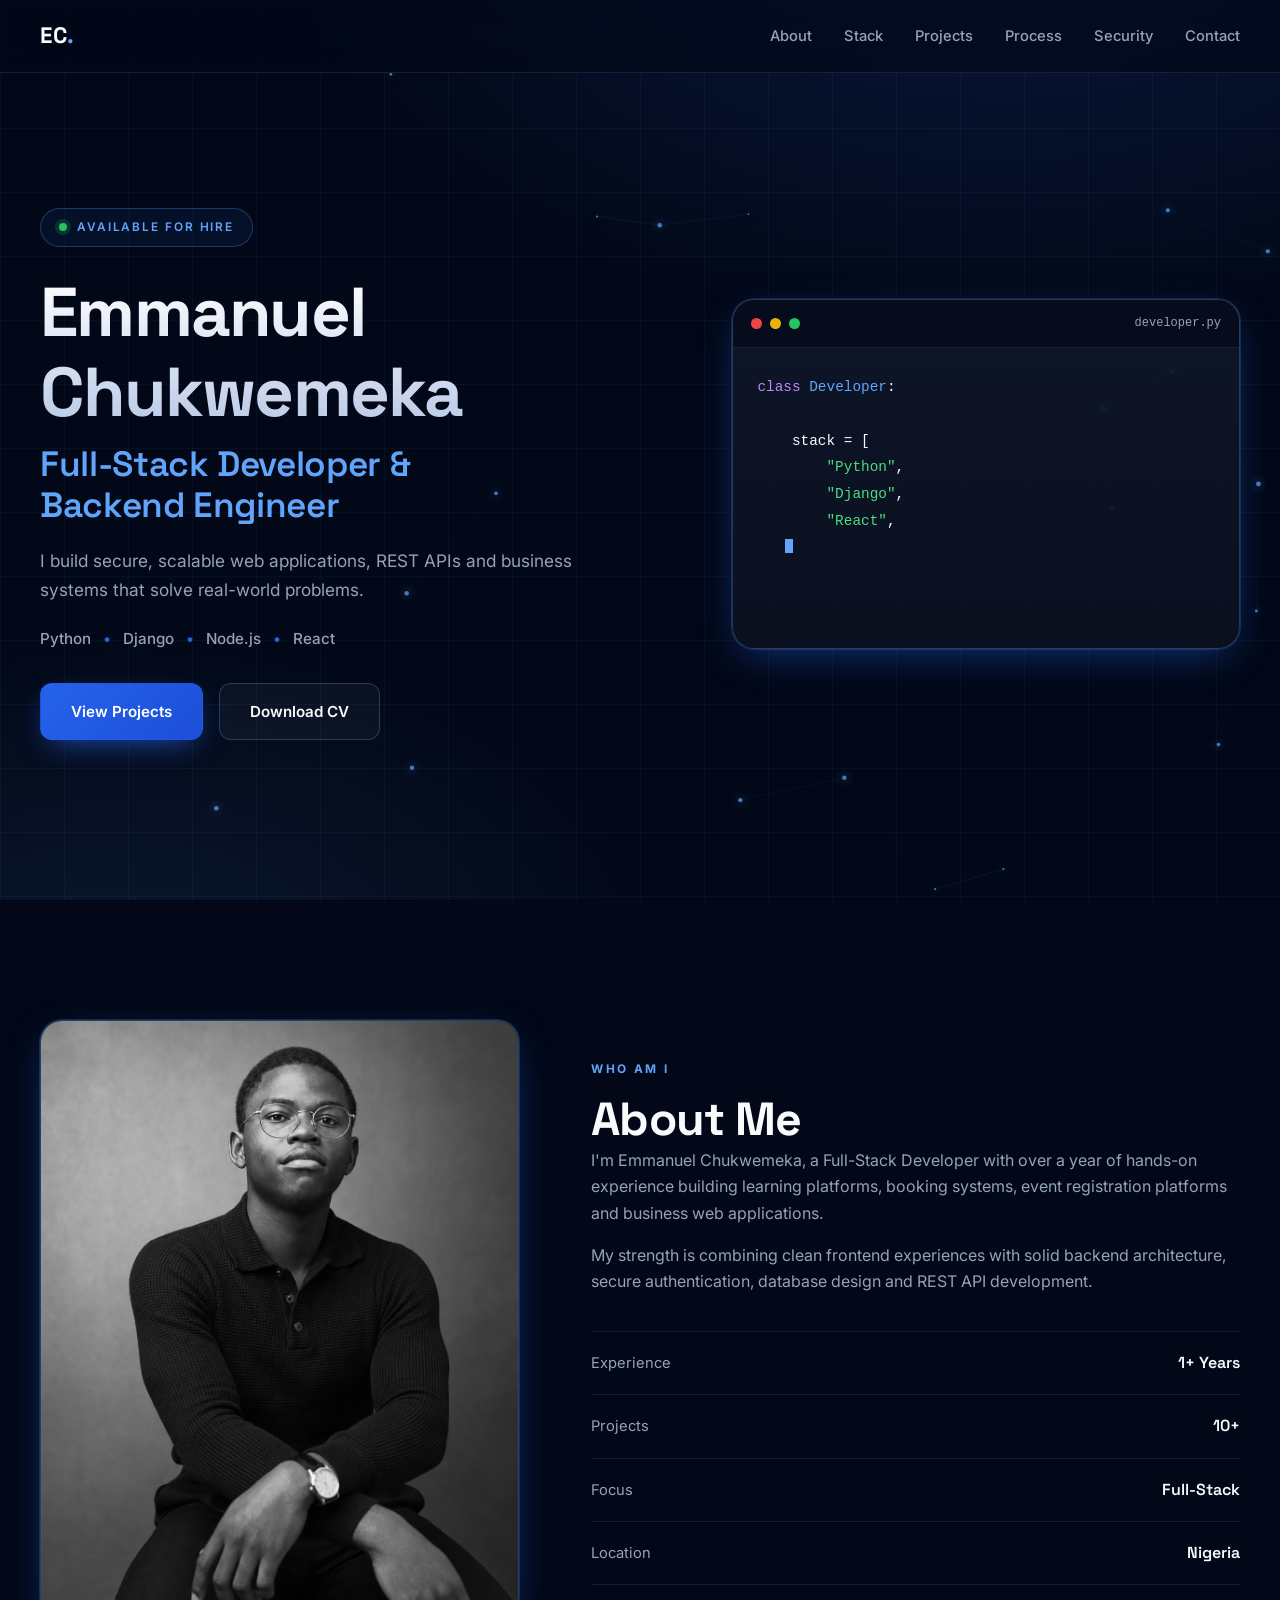
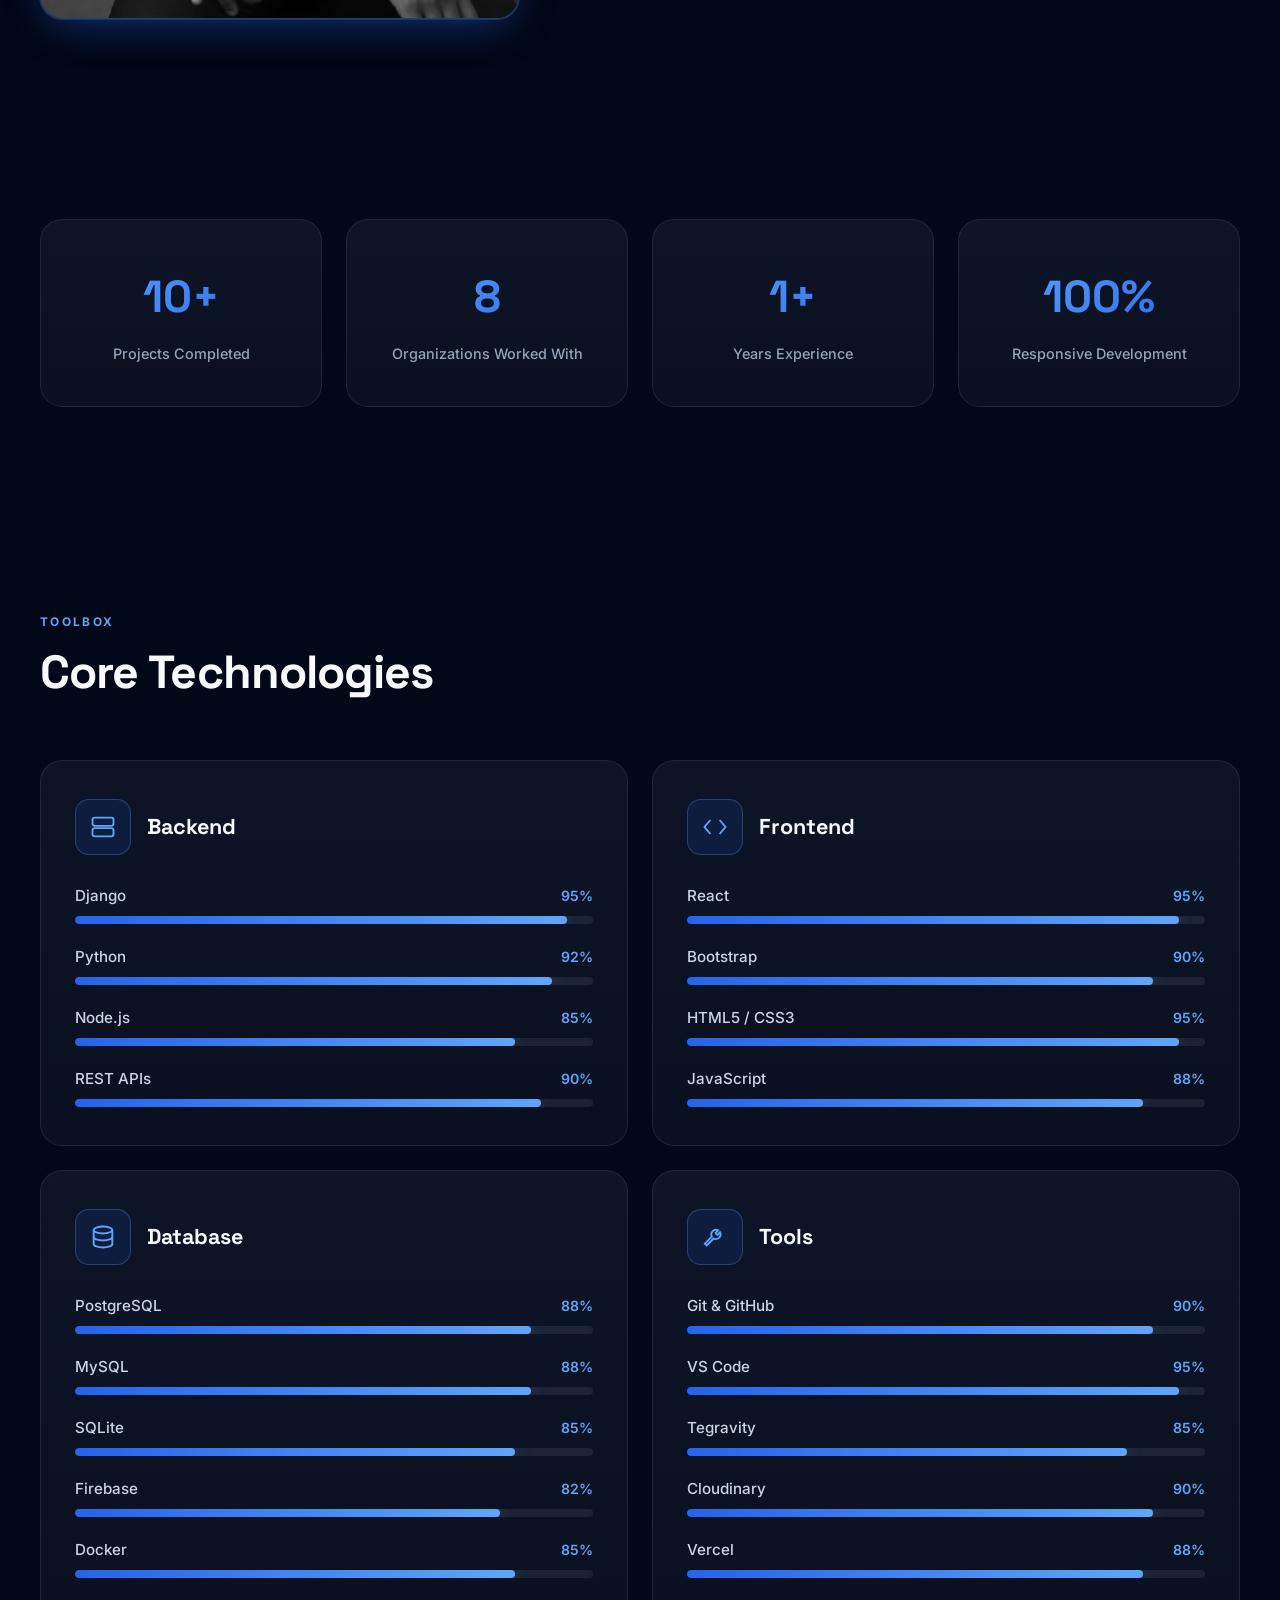
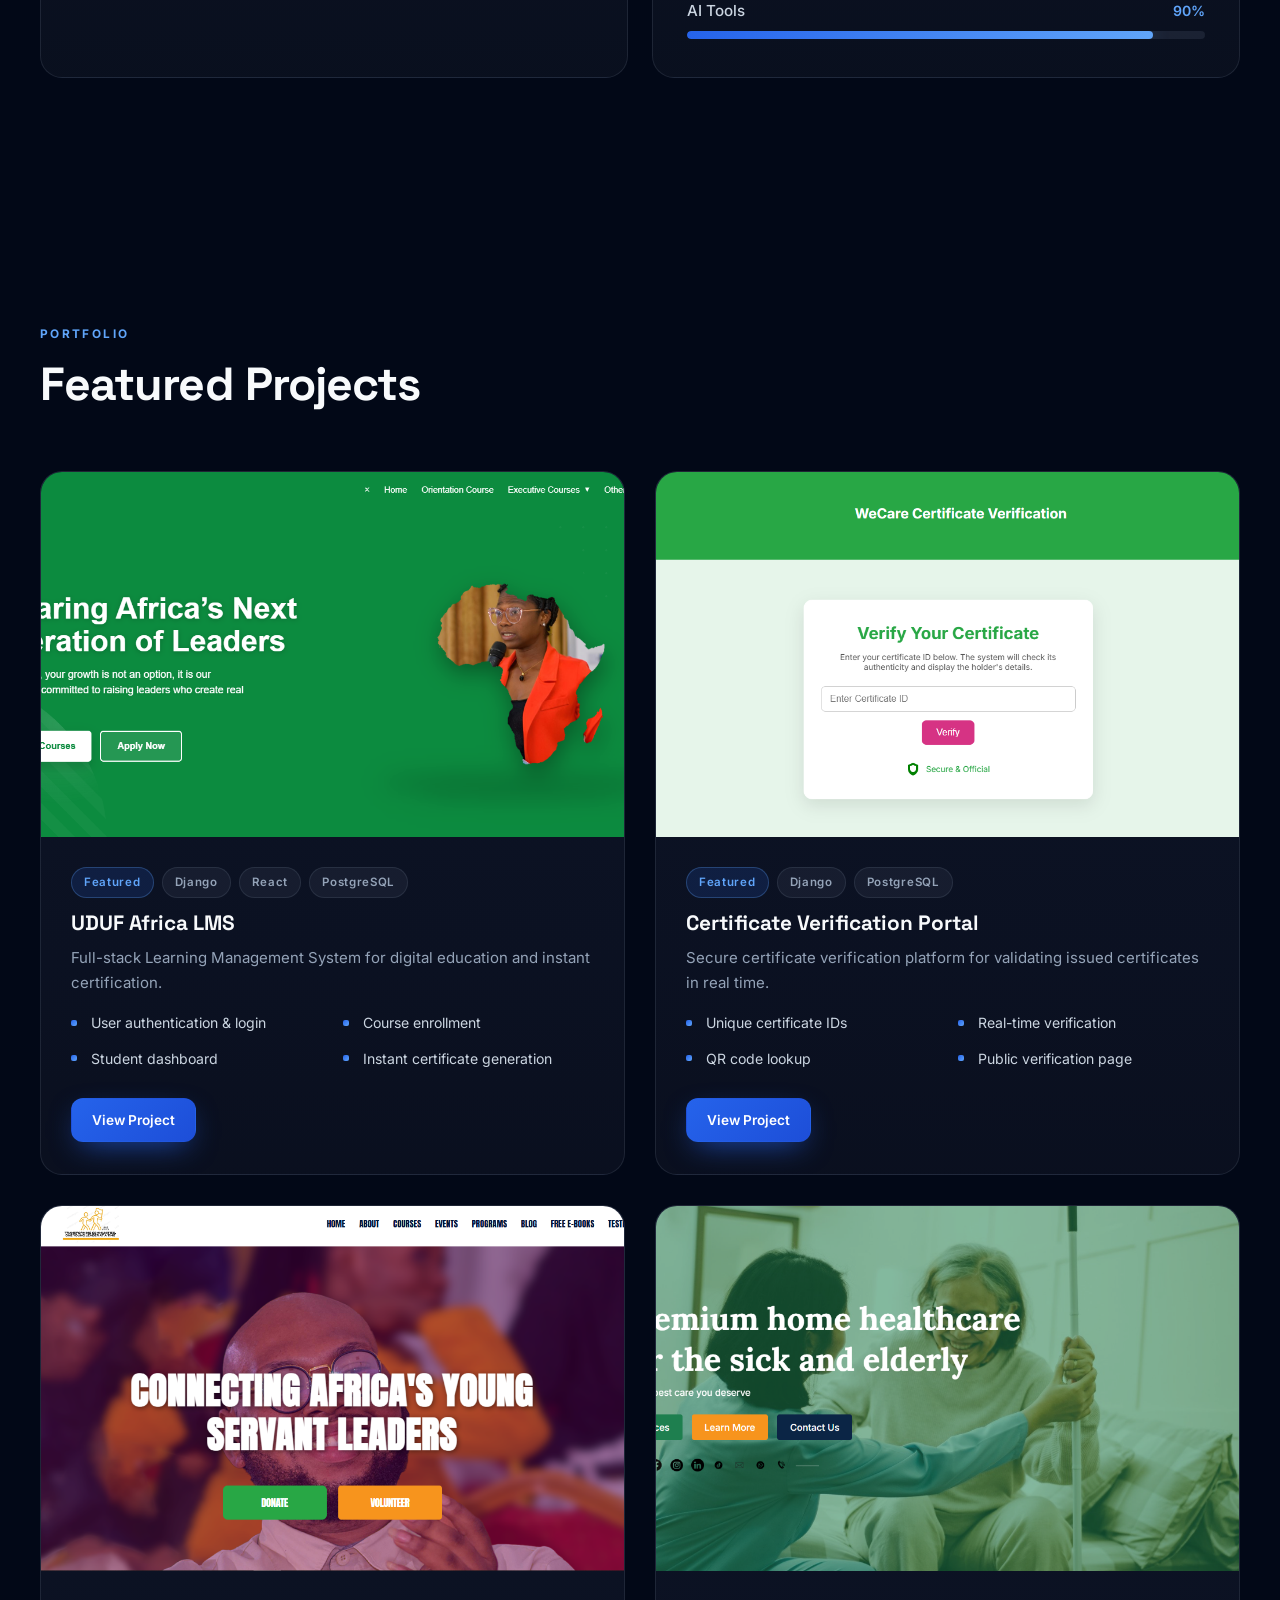
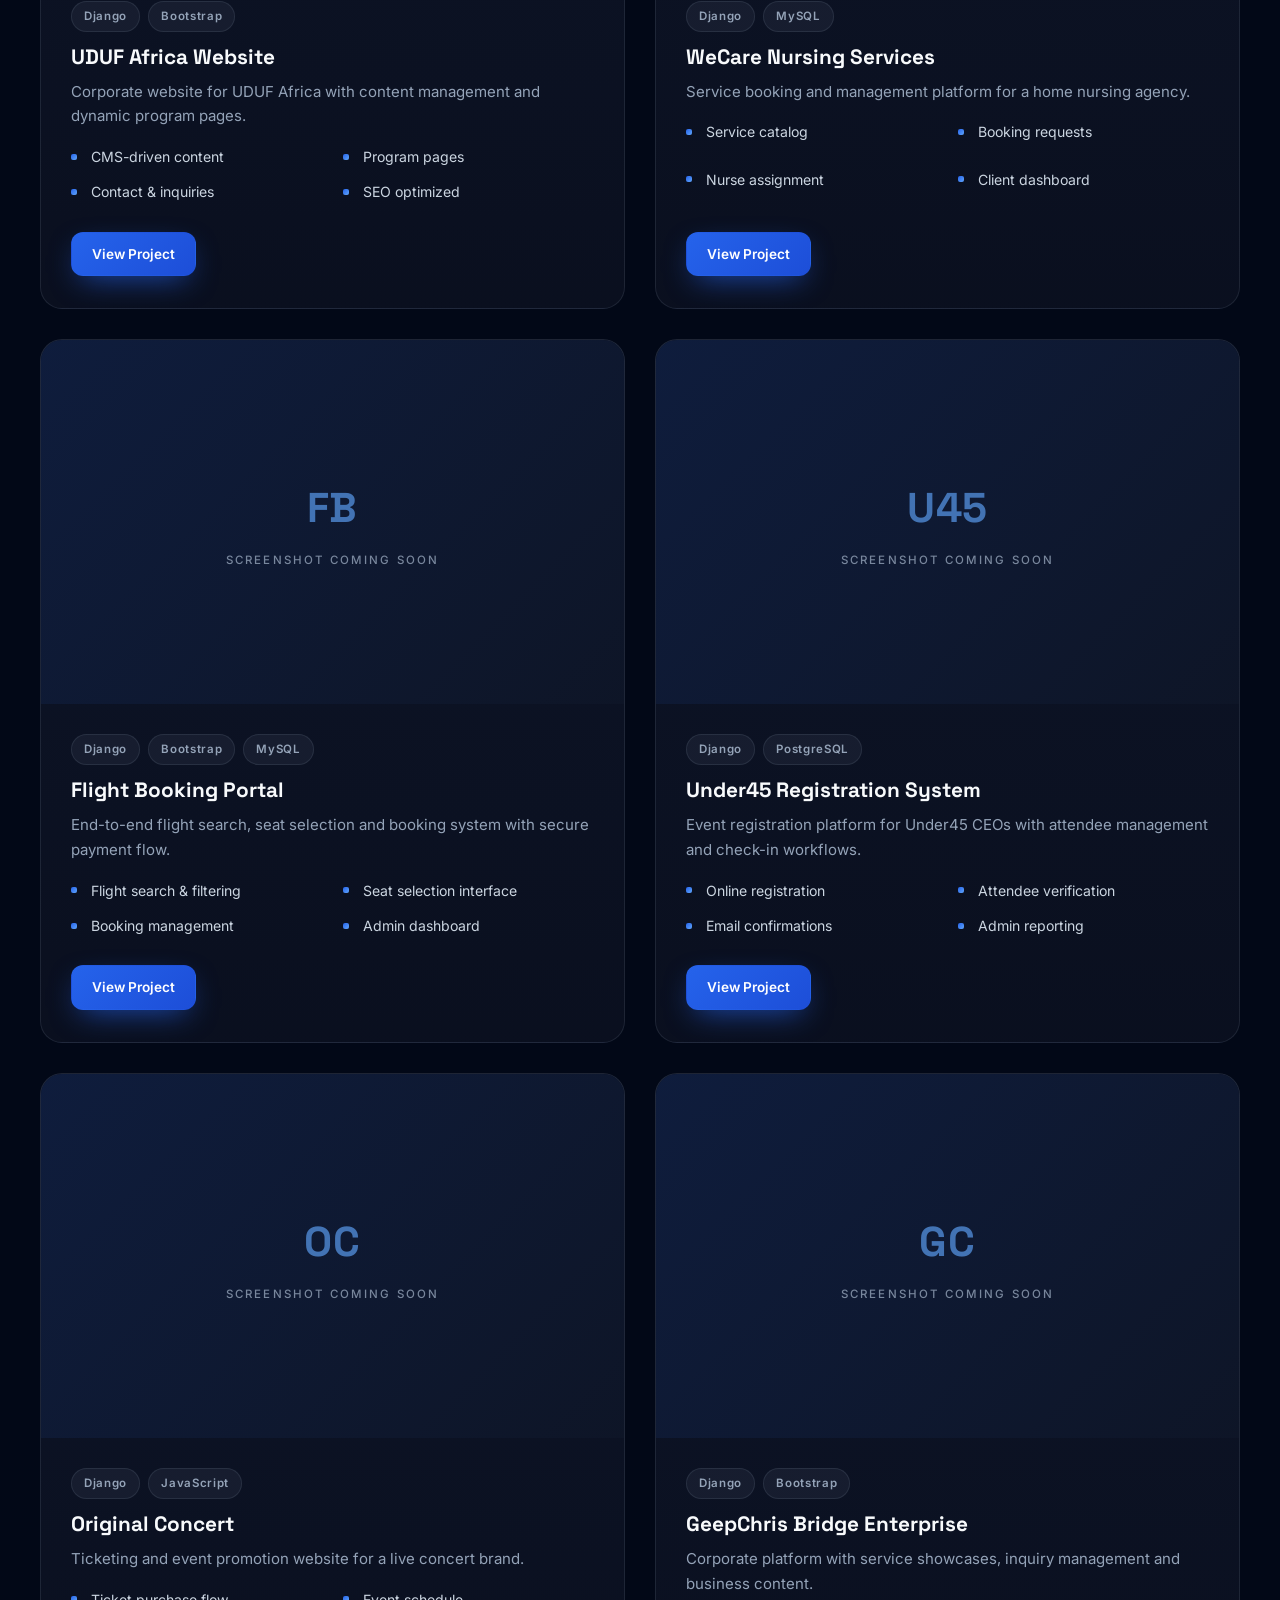
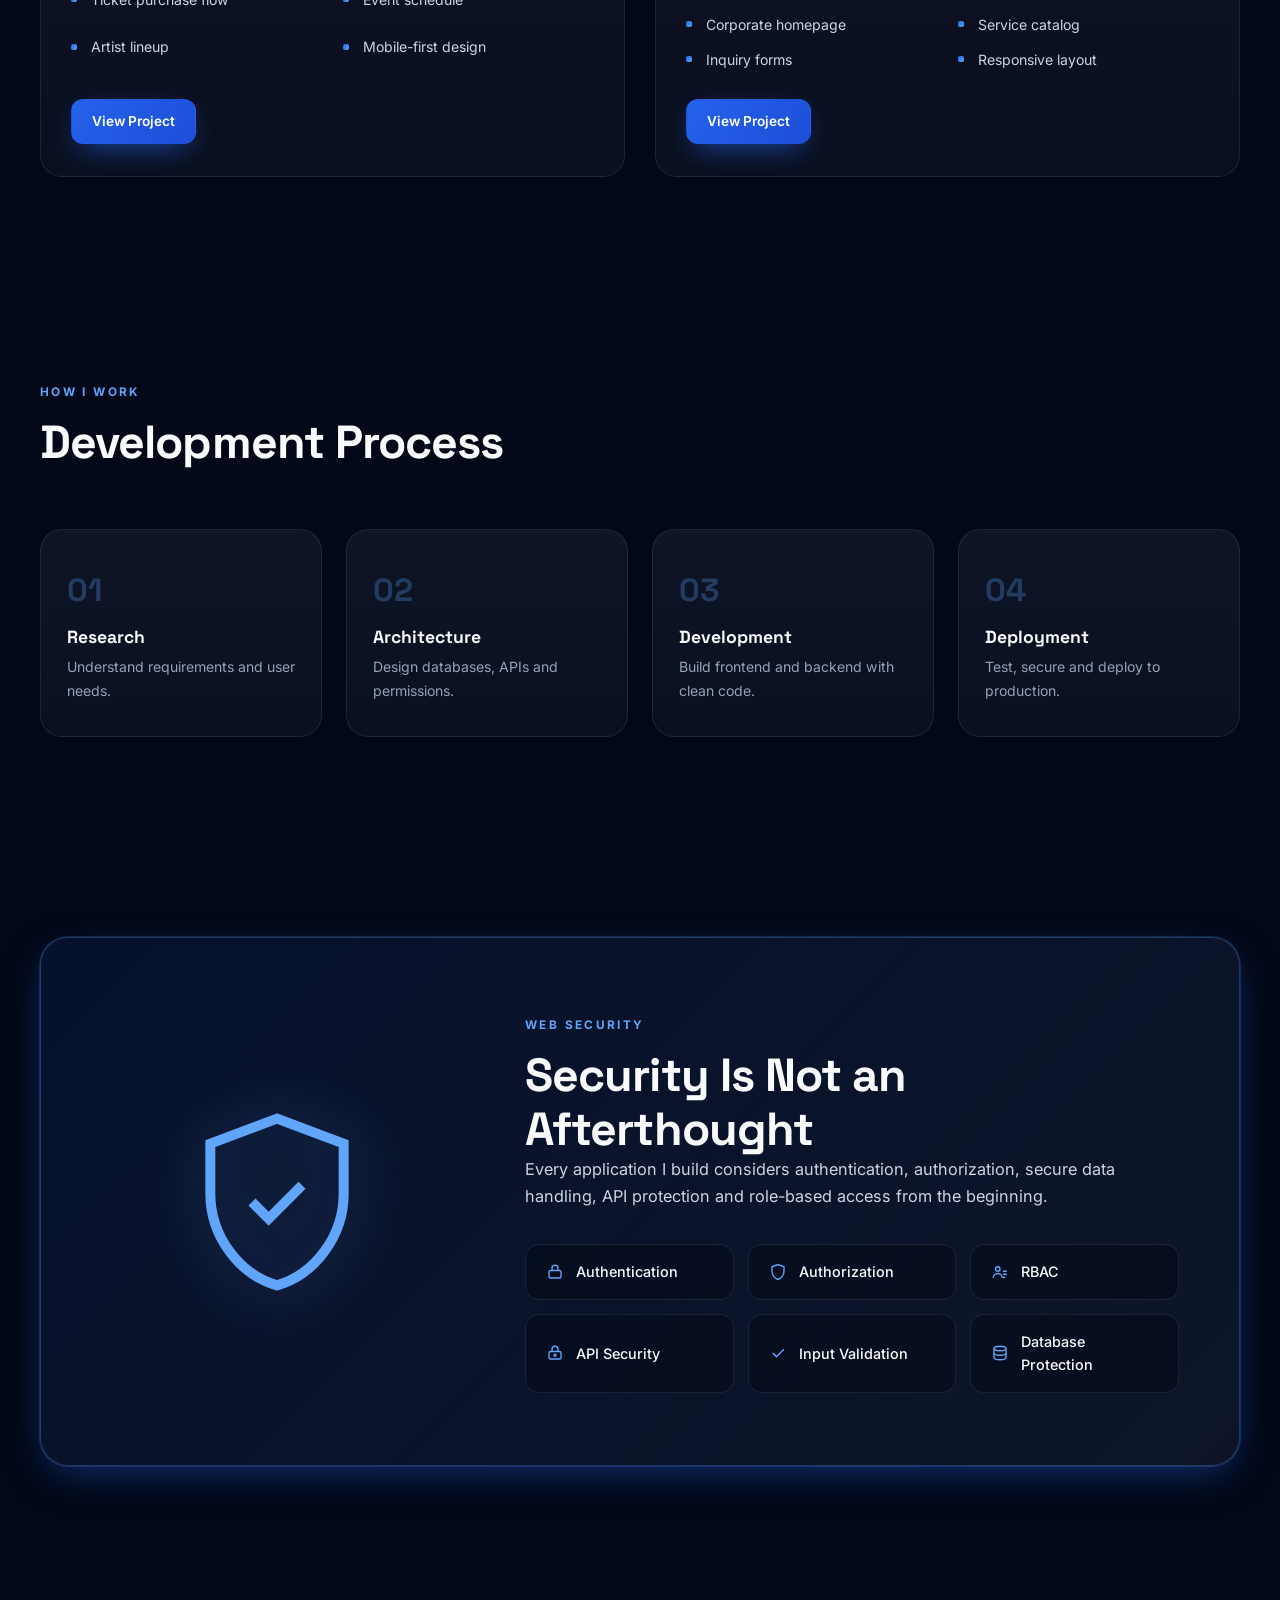
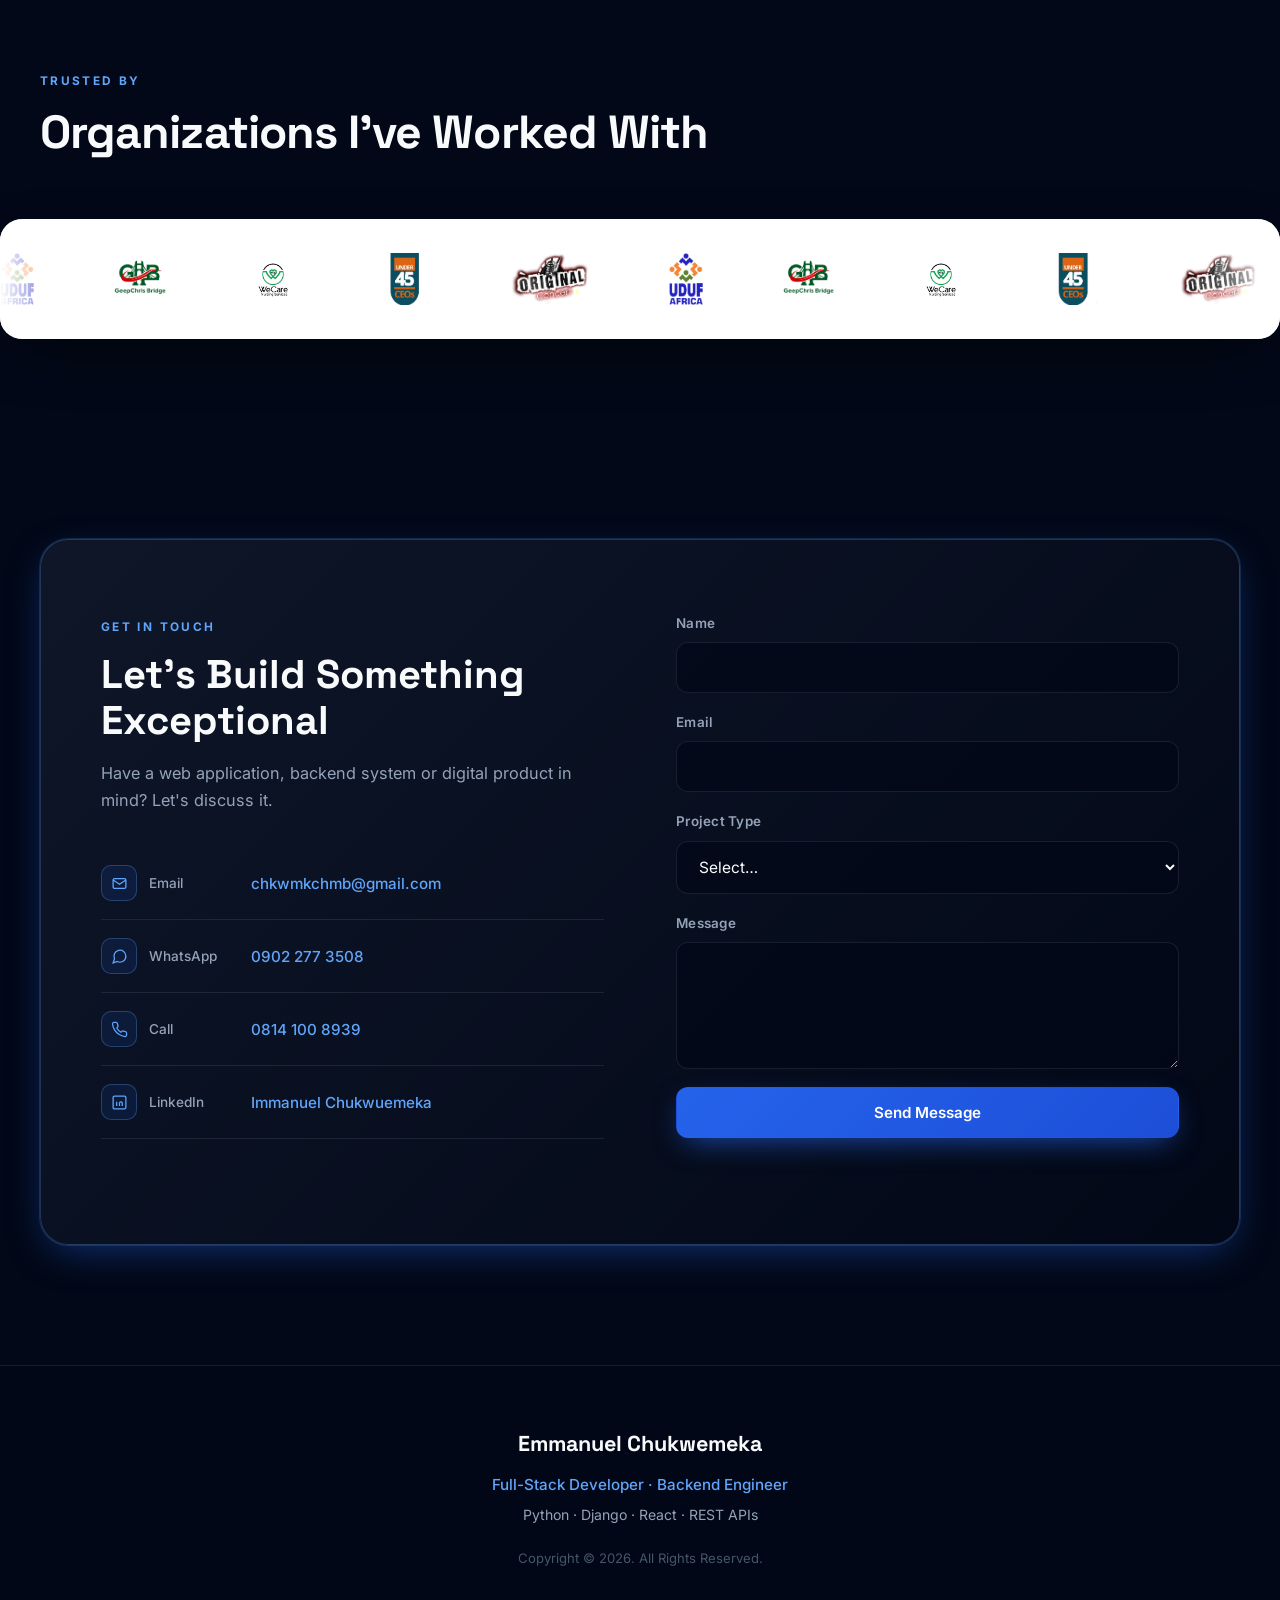
==== commit 3ffa6b5d: "Update image references to use WebP format" ====
--- a/index.html
+++ b/index.html
@@ -18,18 +18,23 @@
 <meta property="og:url" content="https://immanuel.vintechdigitalservices.com/">
 <meta property="og:title" content="Emmanuel Chukwemeka — Full-Stack Developer & Backend Engineer">
 <meta property="og:description" content="I build secure, scalable web applications, REST APIs and business systems that solve real-world problems.">
-<meta property="og:image" content="https://immanuel.vintechdigitalservices.com/images/immanuel-chukwuemeka.jpg">
+<meta property="og:image" content="https://immanuel.vintechdigitalservices.com/images/immanuel-chukwuemeka.webp">
+<meta property="og:image:secure_url" content="https://immanuel.vintechdigitalservices.com/images/immanuel-chukwuemeka.webp">
+<meta property="og:image:type" content="image/webp">
+<meta property="og:image:width" content="1200">
+<meta property="og:image:height" content="630">
 <meta property="og:image:alt" content="Emmanuel Chukwemeka — Full-Stack Developer & Backend Engineer">
 <meta property="og:site_name" content="Emmanuel Chukwemeka Portfolio">
+<meta property="og:locale" content="en_US">
 
 <!-- Twitter -->
 <meta name="twitter:card" content="summary_large_image">
 <meta name="twitter:title" content="Emmanuel Chukwemeka — Full-Stack Developer & Backend Engineer">
 <meta name="twitter:description" content="I build secure, scalable web applications, REST APIs and business systems that solve real-world problems.">
-<meta name="twitter:image" content="https://immanuel.vintechdigitalservices.com/images/immanuel-chukwuemeka.jpg">
+<meta name="twitter:image" content="https://immanuel.vintechdigitalservices.com/images/immanuel-chukwuemeka.webp">
 <meta name="twitter:image:alt" content="Emmanuel Chukwemeka — Full-Stack Developer & Backend Engineer">
 
-<link rel="icon" type="image/jpeg" href="images/immanuel-chukwuemeka.jpg">
+<link rel="icon" type="image/webp" href="images/immanuel-chukwuemeka.webp">
 
 <script type="application/ld+json">
 {
@@ -38,7 +43,7 @@
   "name": "Emmanuel Chukwemeka",
   "jobTitle": "Full-Stack Developer & Backend Engineer",
   "url": "https://immanuel.vintechdigitalservices.com/",
-  "image": "https://immanuel.vintechdigitalservices.com/images/immanuel-chukwuemeka.jpg",
+  "image": "https://immanuel.vintechdigitalservices.com/images/immanuel-chukwuemeka.webp",
   "email": "chkwmkchmb@gmail.com",
   "telephone": "+2349022773508",
   "address": { "@type": "PostalAddress", "addressCountry": "Nigeria" },
@@ -1477,4 +1482,4 @@
 })();
 </script>
 </body>
-</html>+</html>
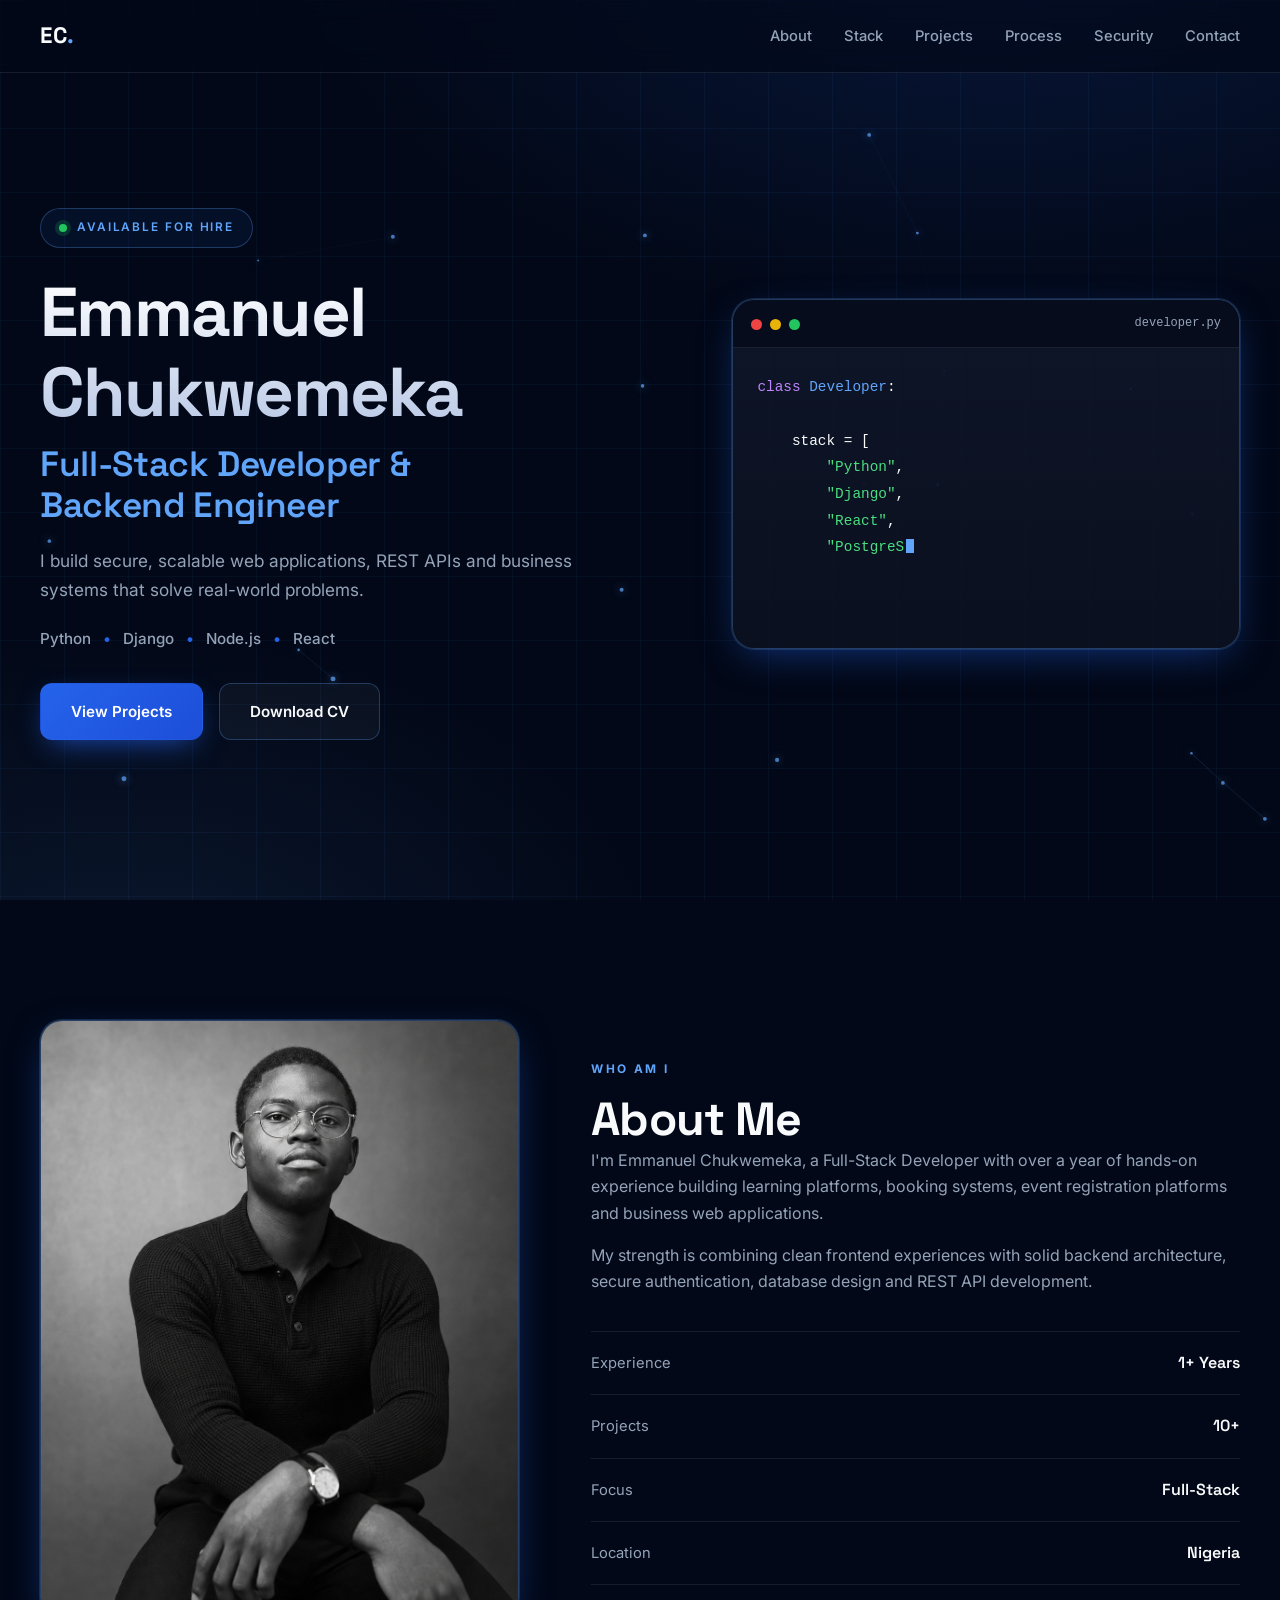
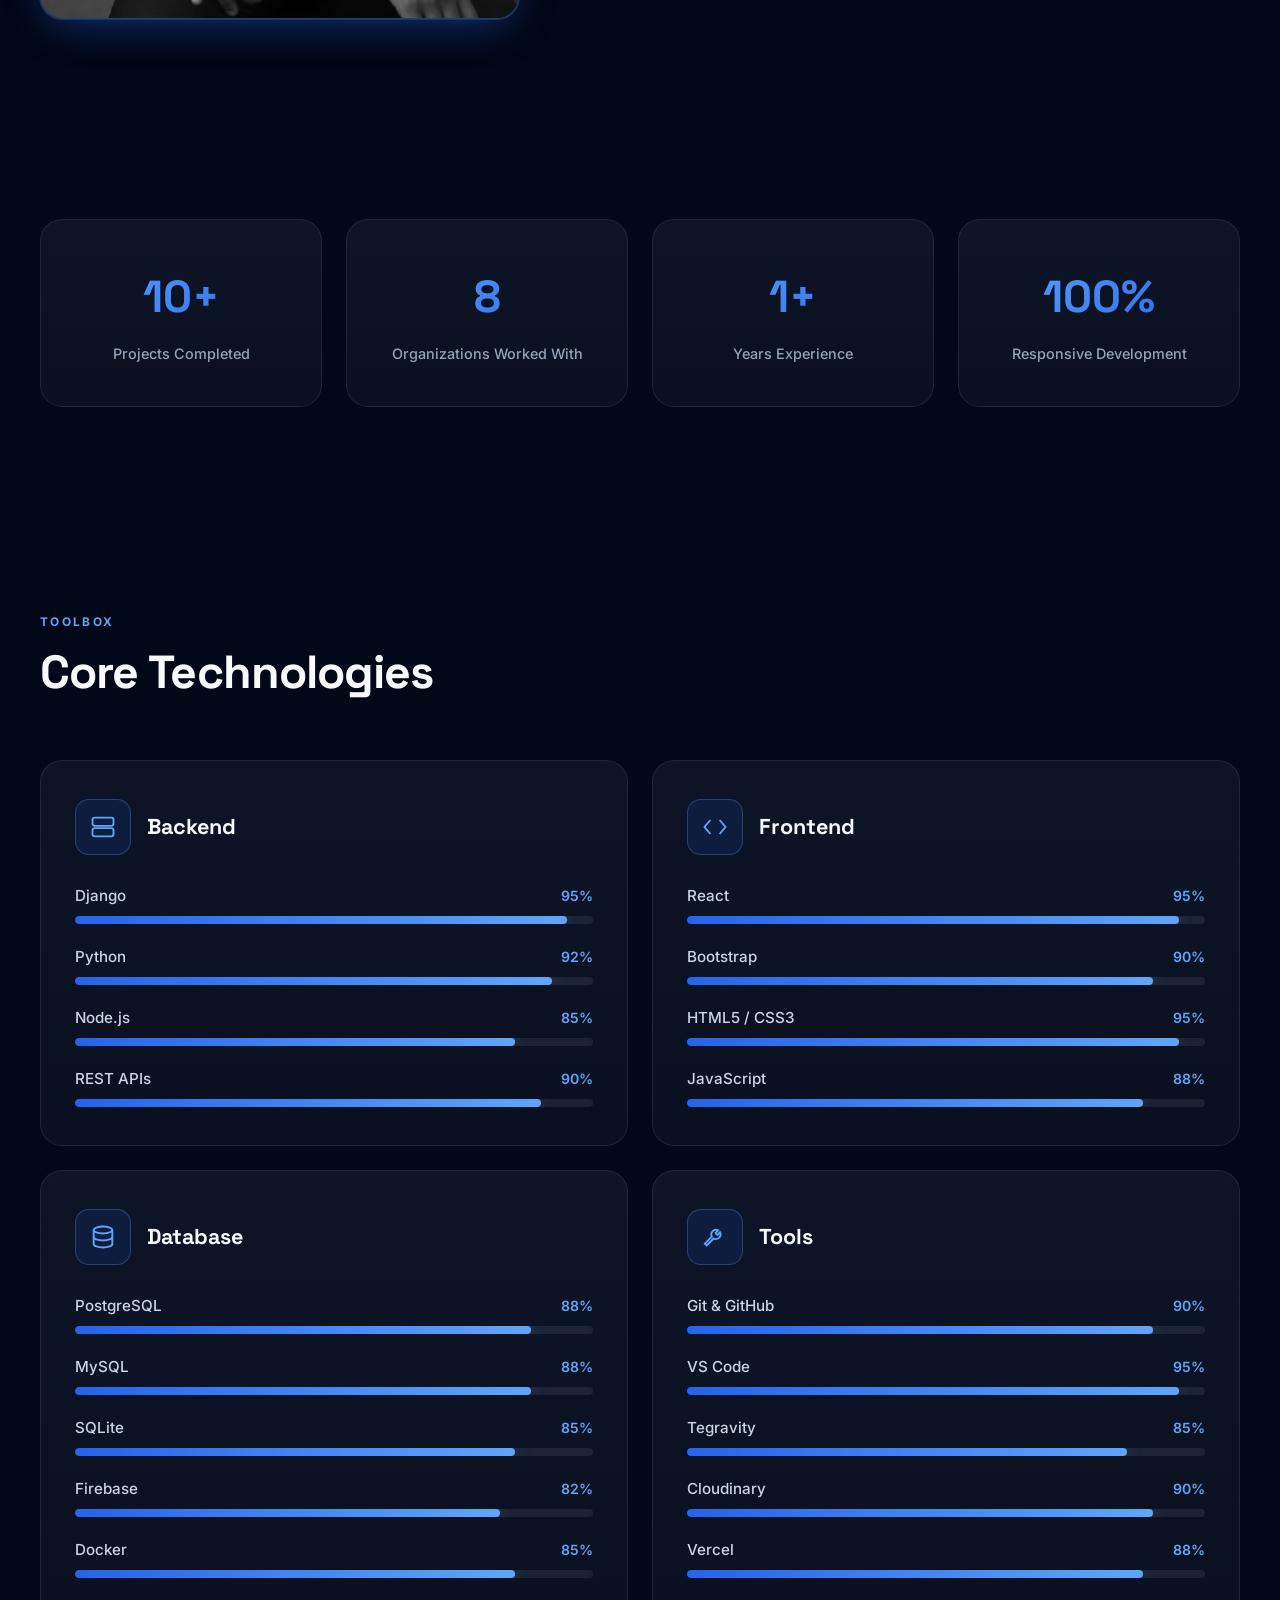
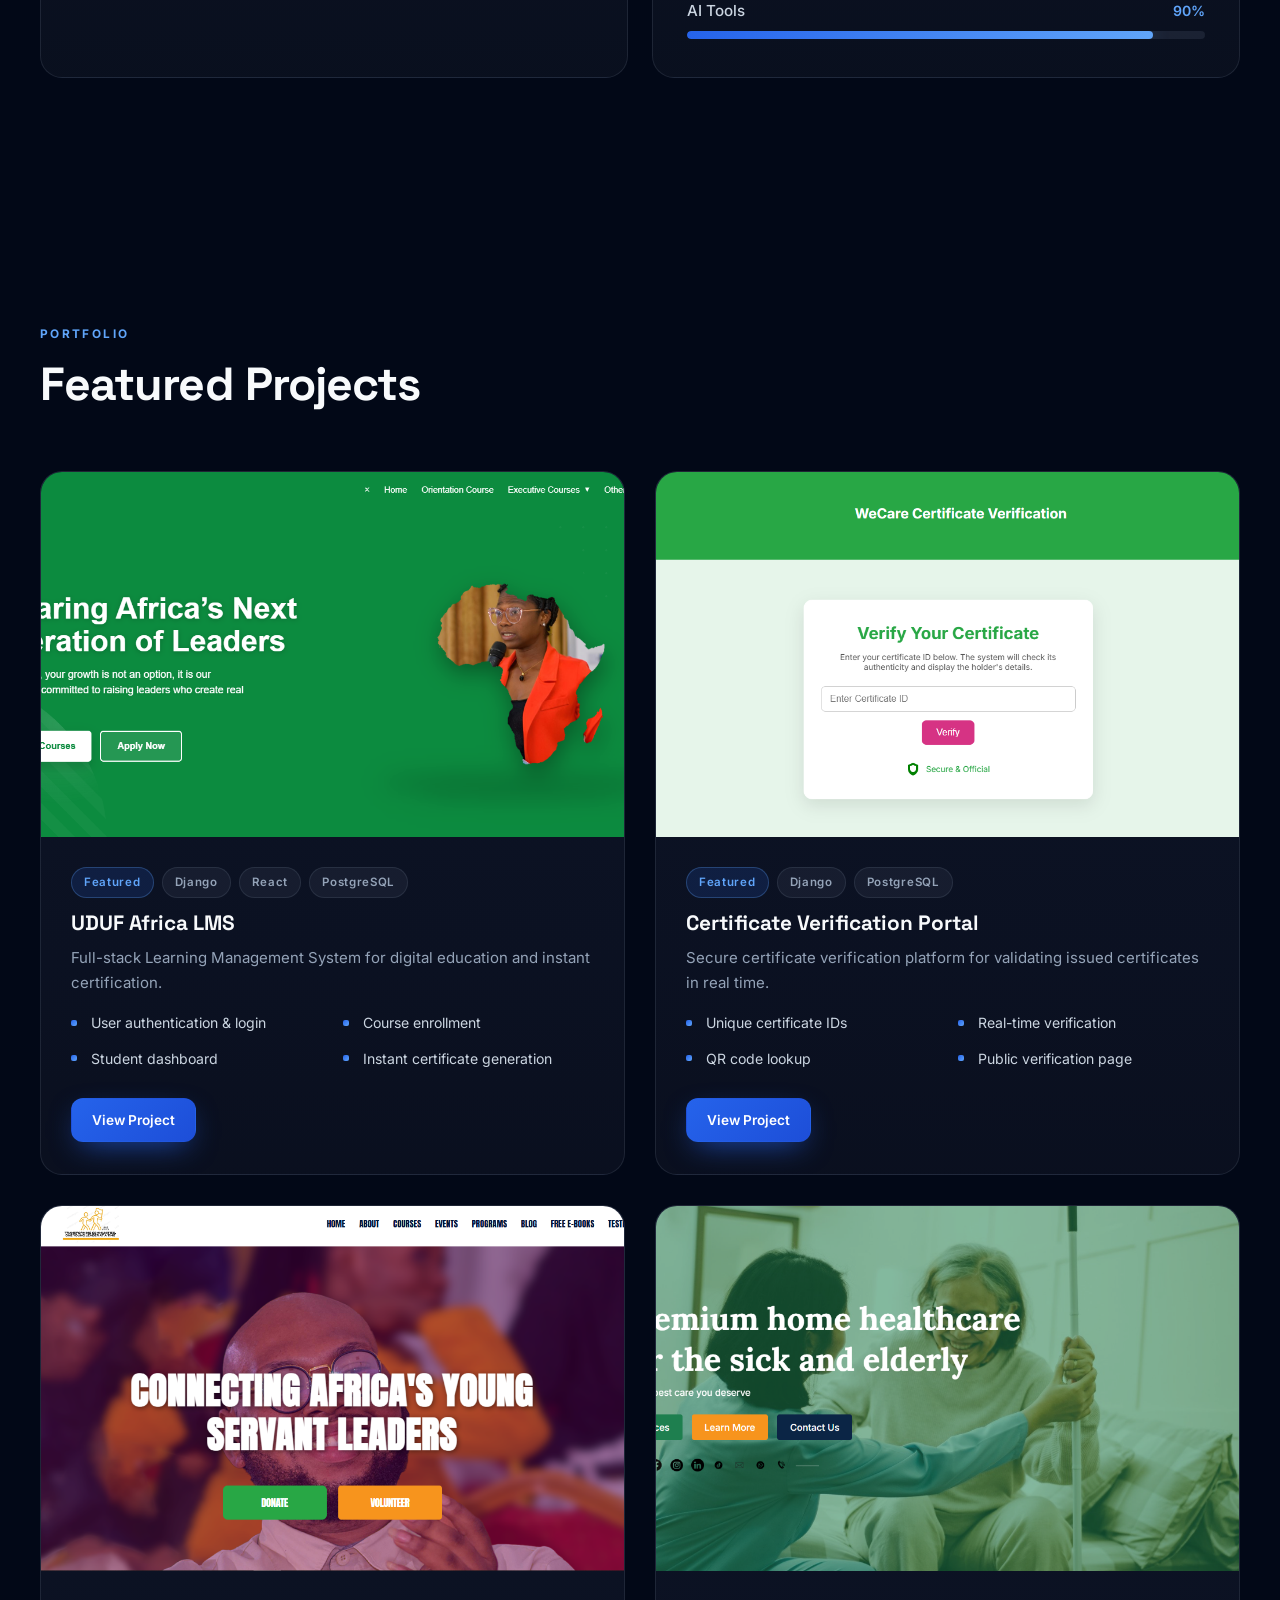
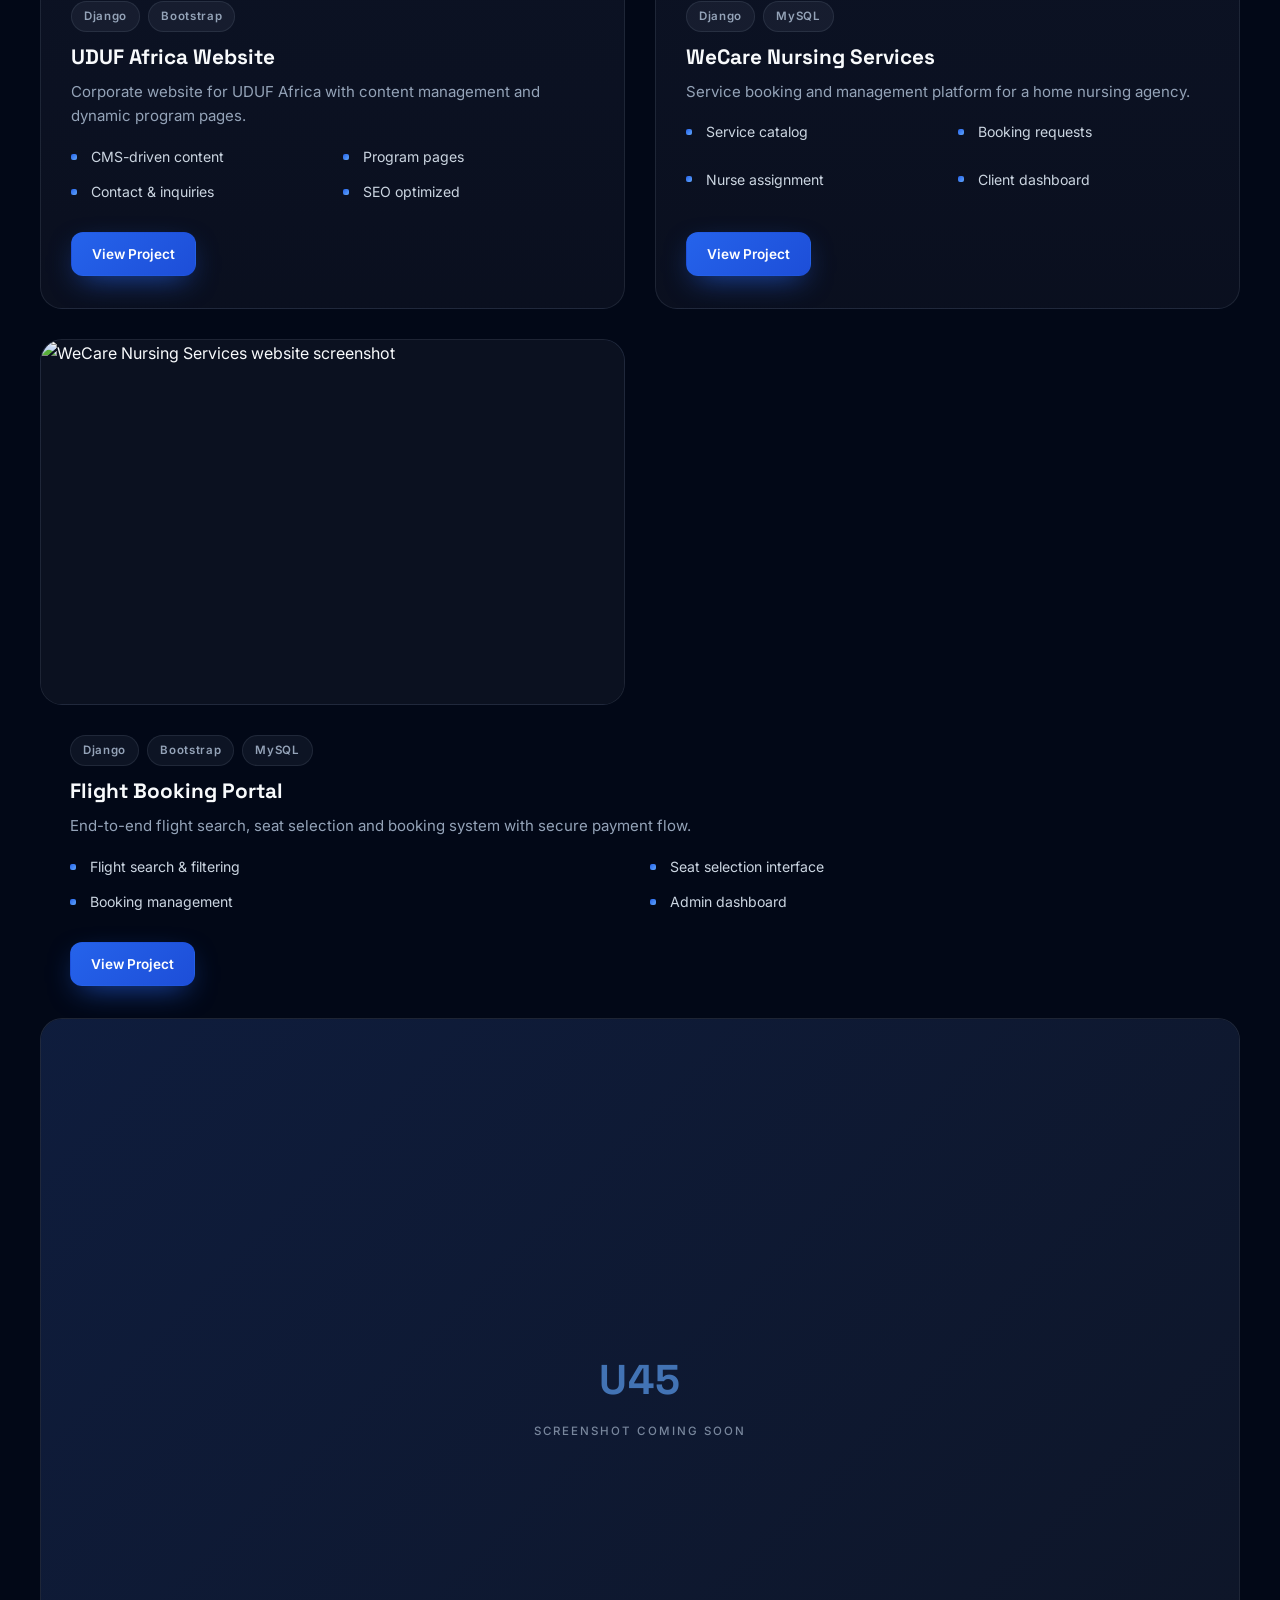
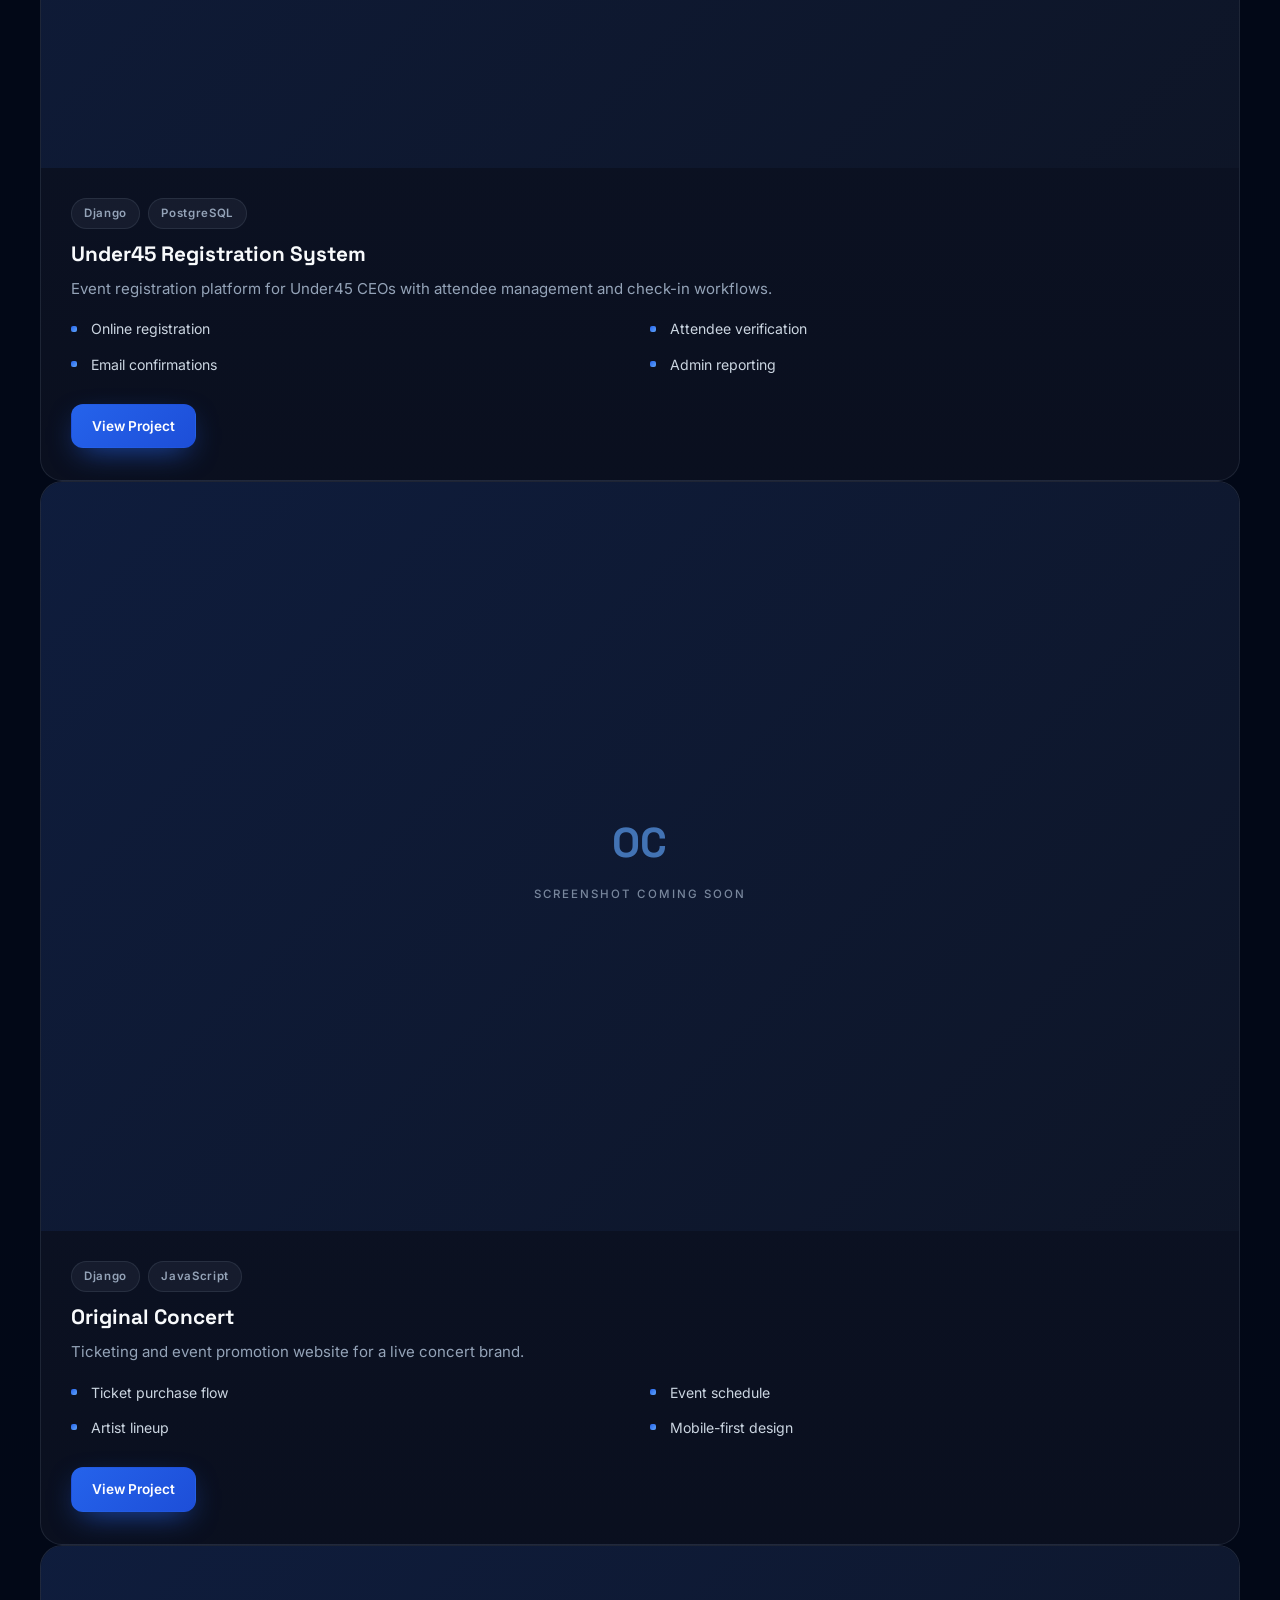
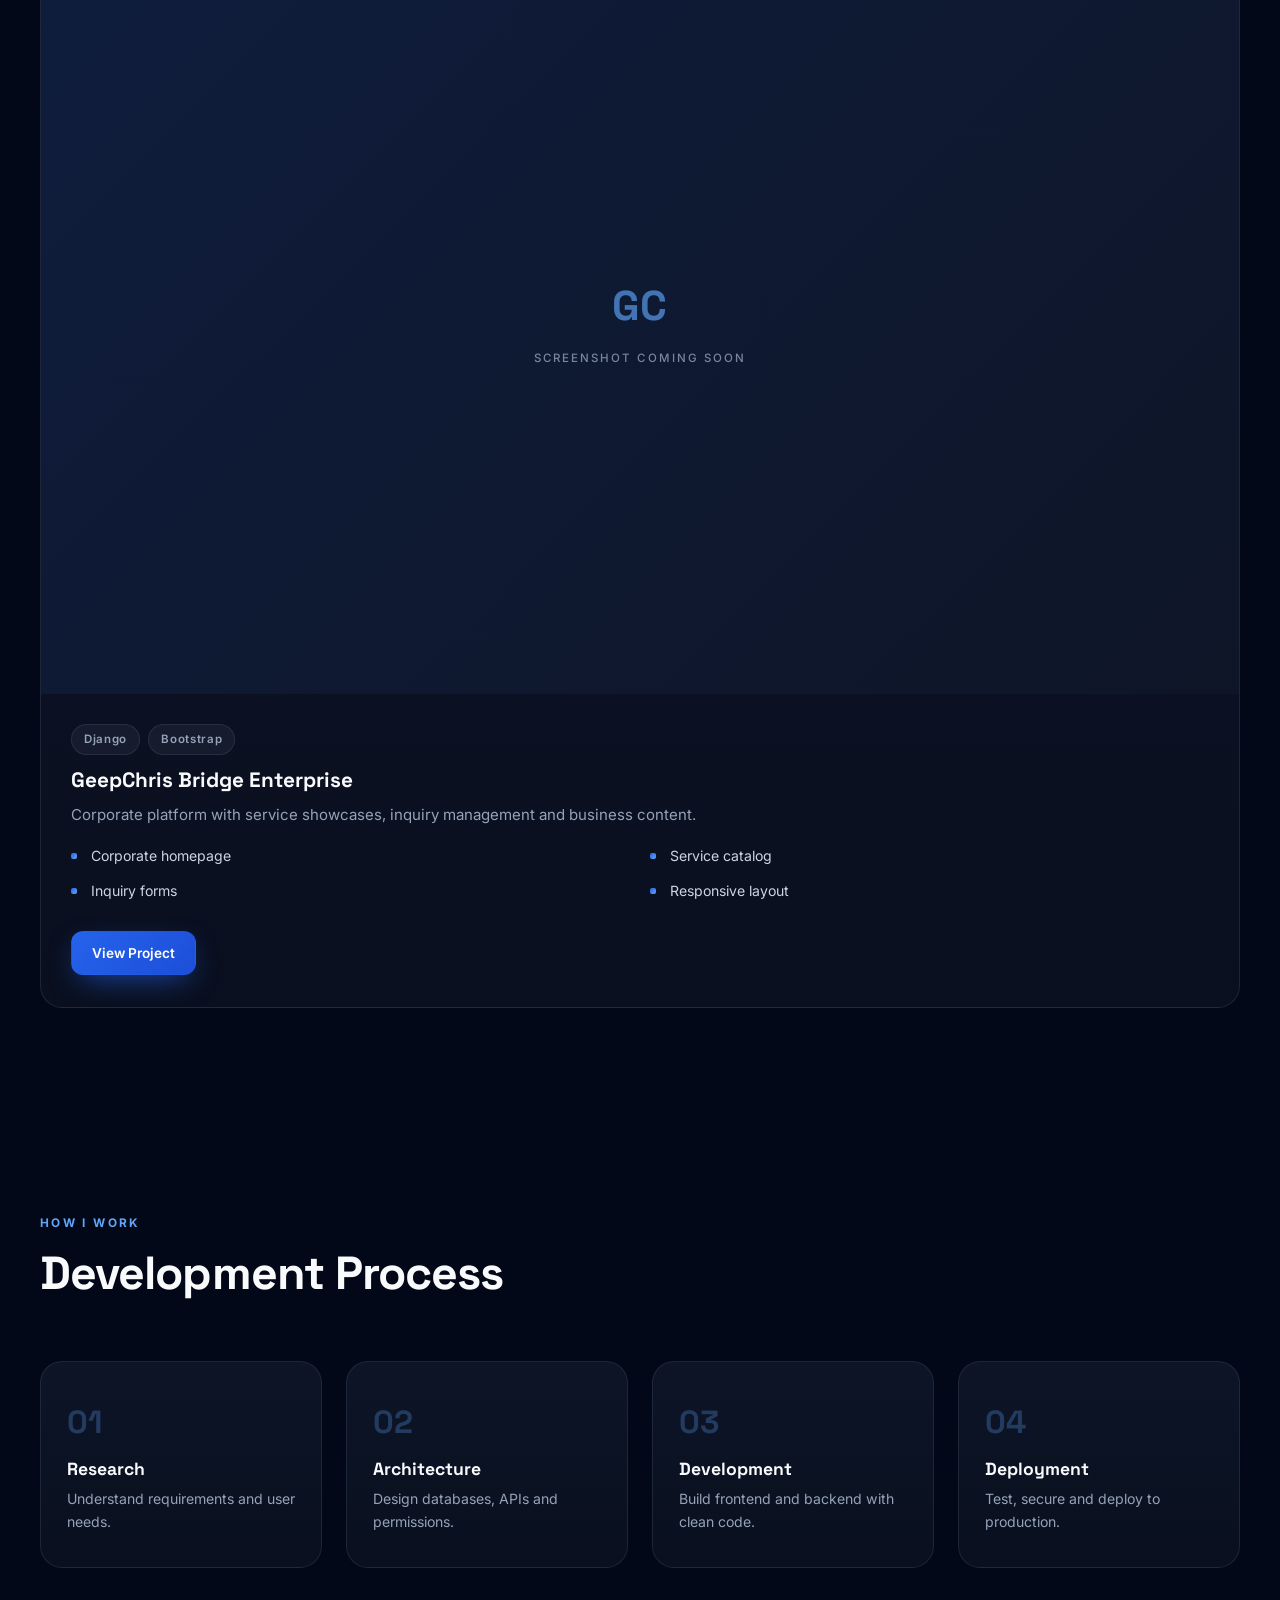
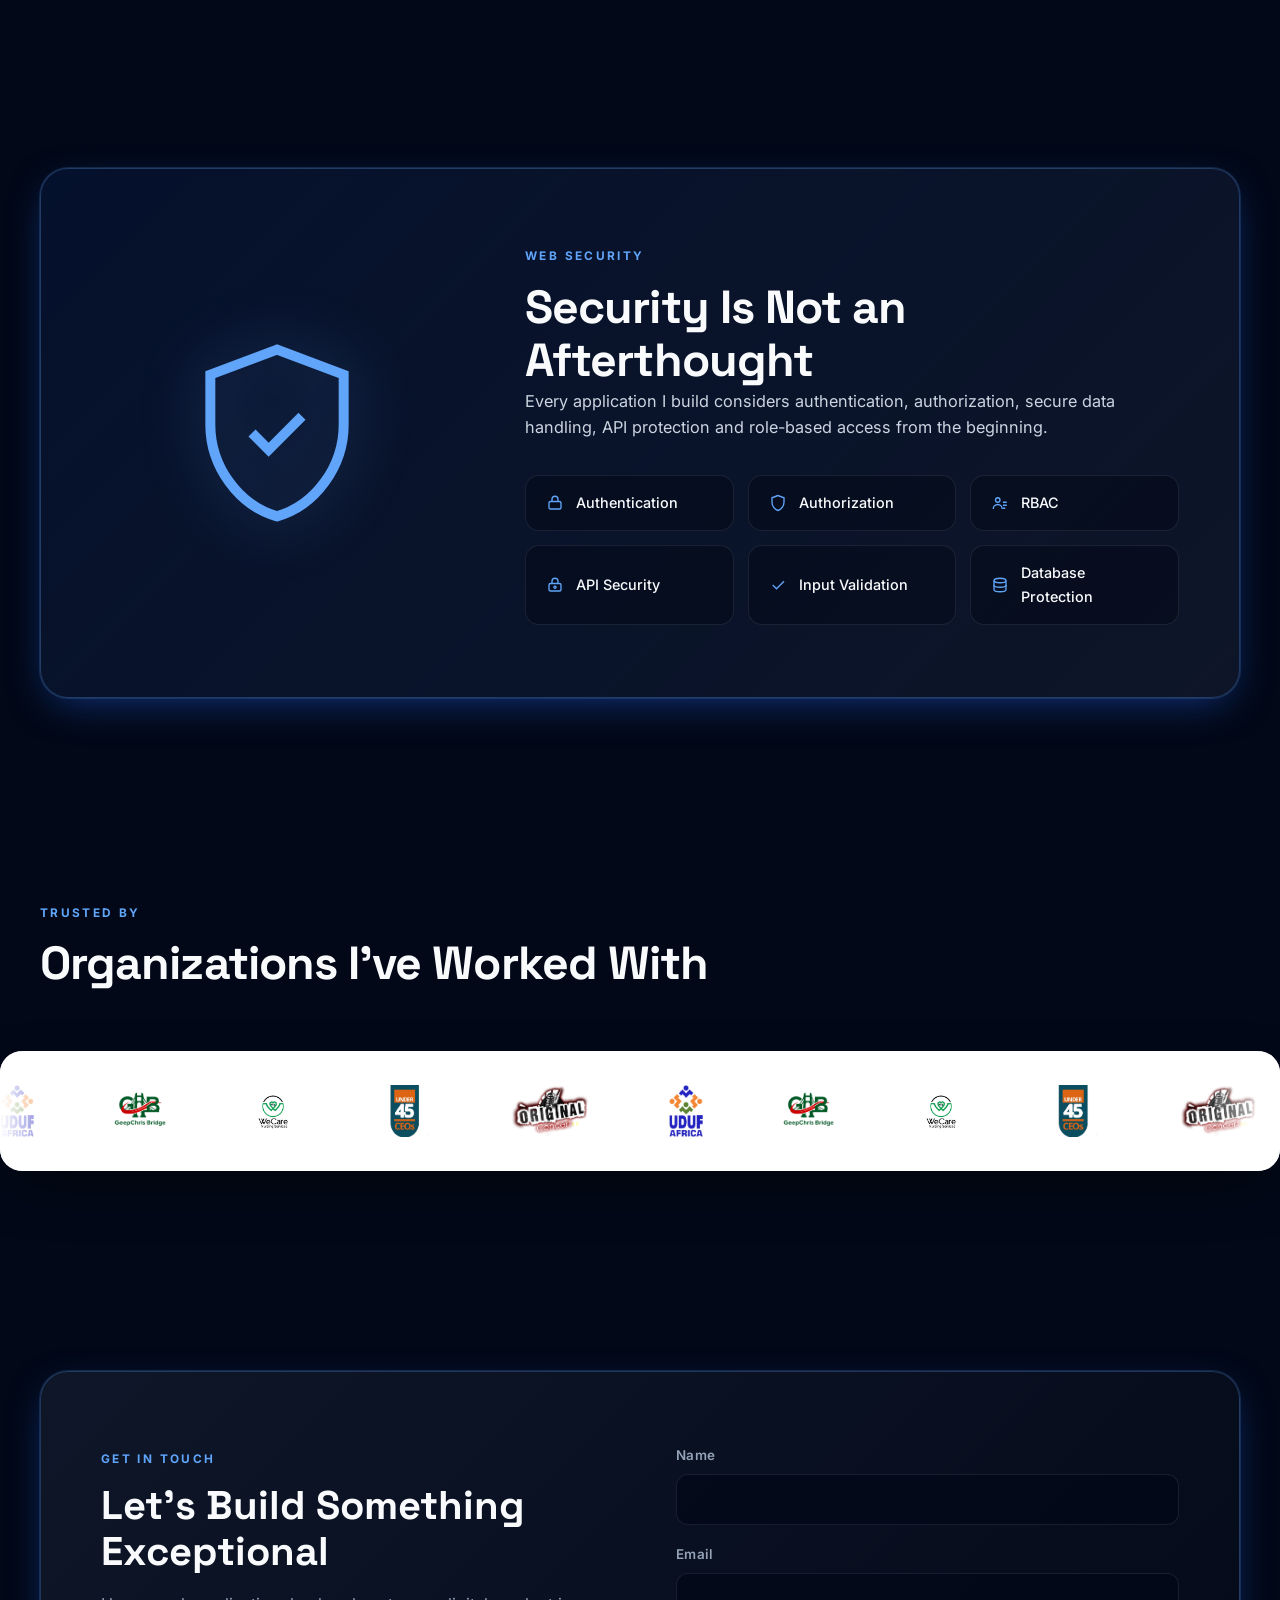
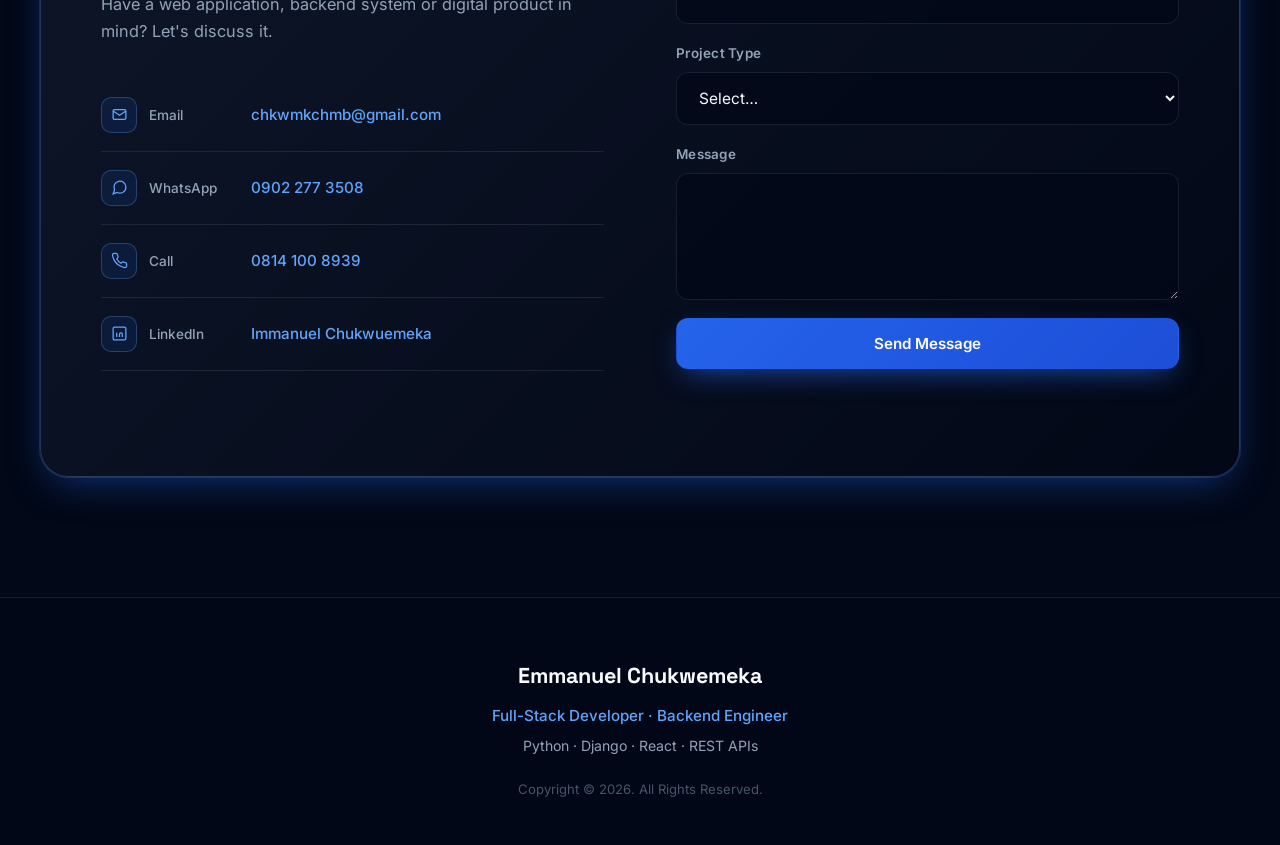
==== commit 98f41944: "Update project placeholder with image and alt text" ====
--- a/index.html
+++ b/index.html
@@ -922,7 +922,7 @@
 
       <article class="project anim-slideright">
         <div class="project__media">
-          <div class="project__placeholder" aria-hidden="true">
+            <img src="images/flight-booking-website.jpg" alt="WeCare Nursing Services website screenshot" loading="lazy">
             <span>FB</span>
             <small>Screenshot Coming Soon</small>
           </div>
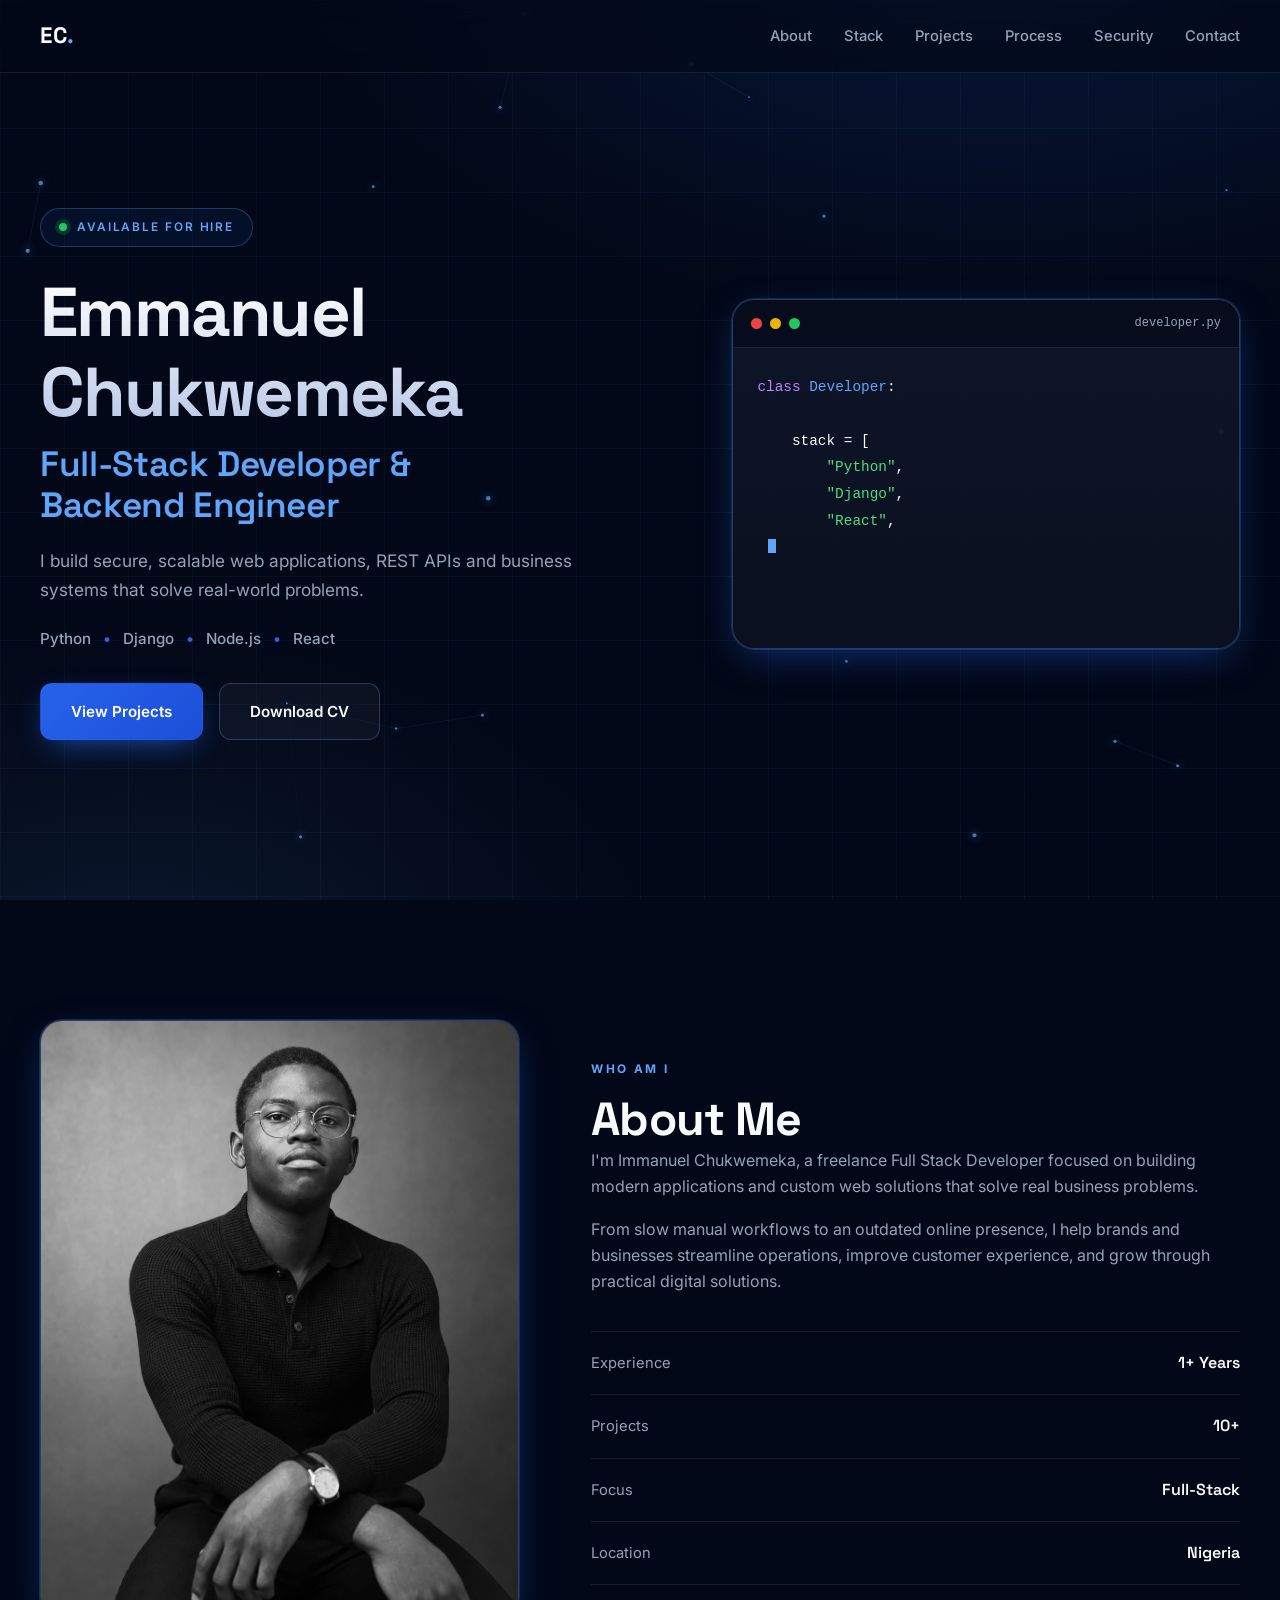
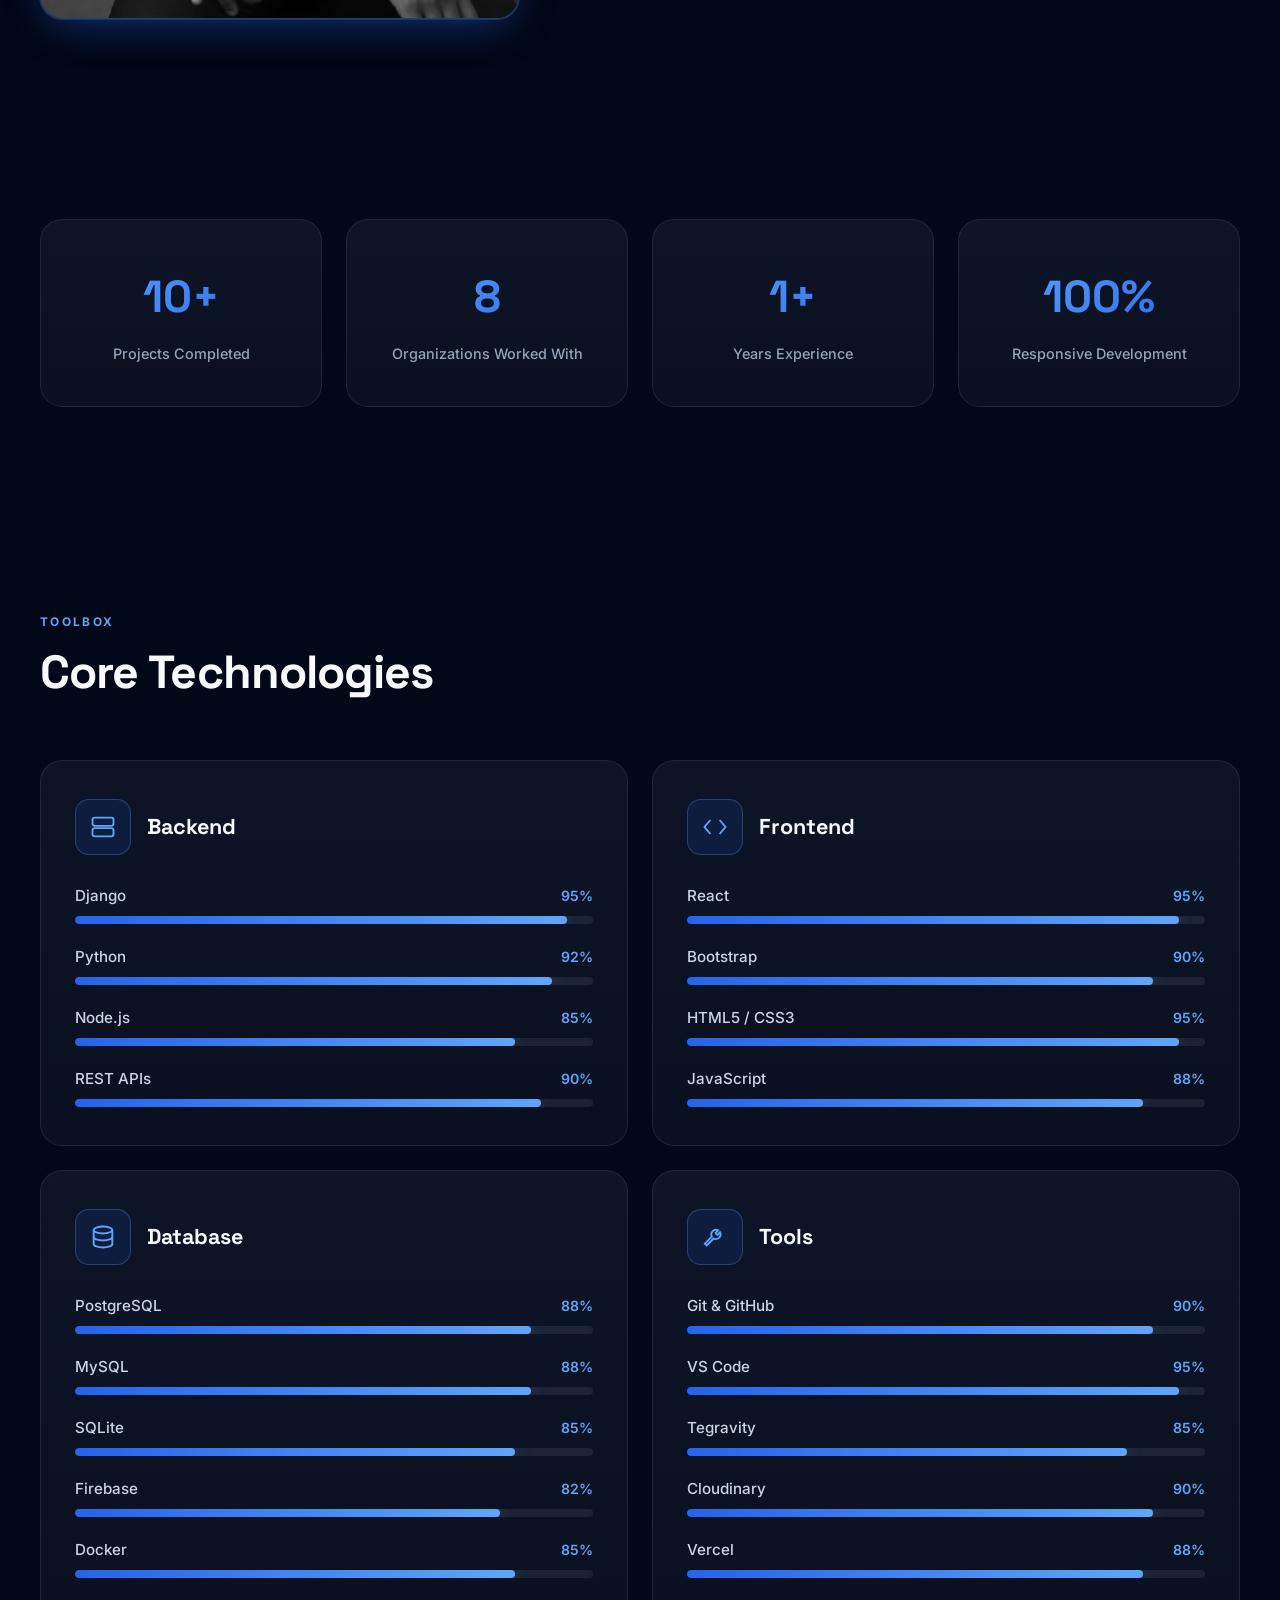
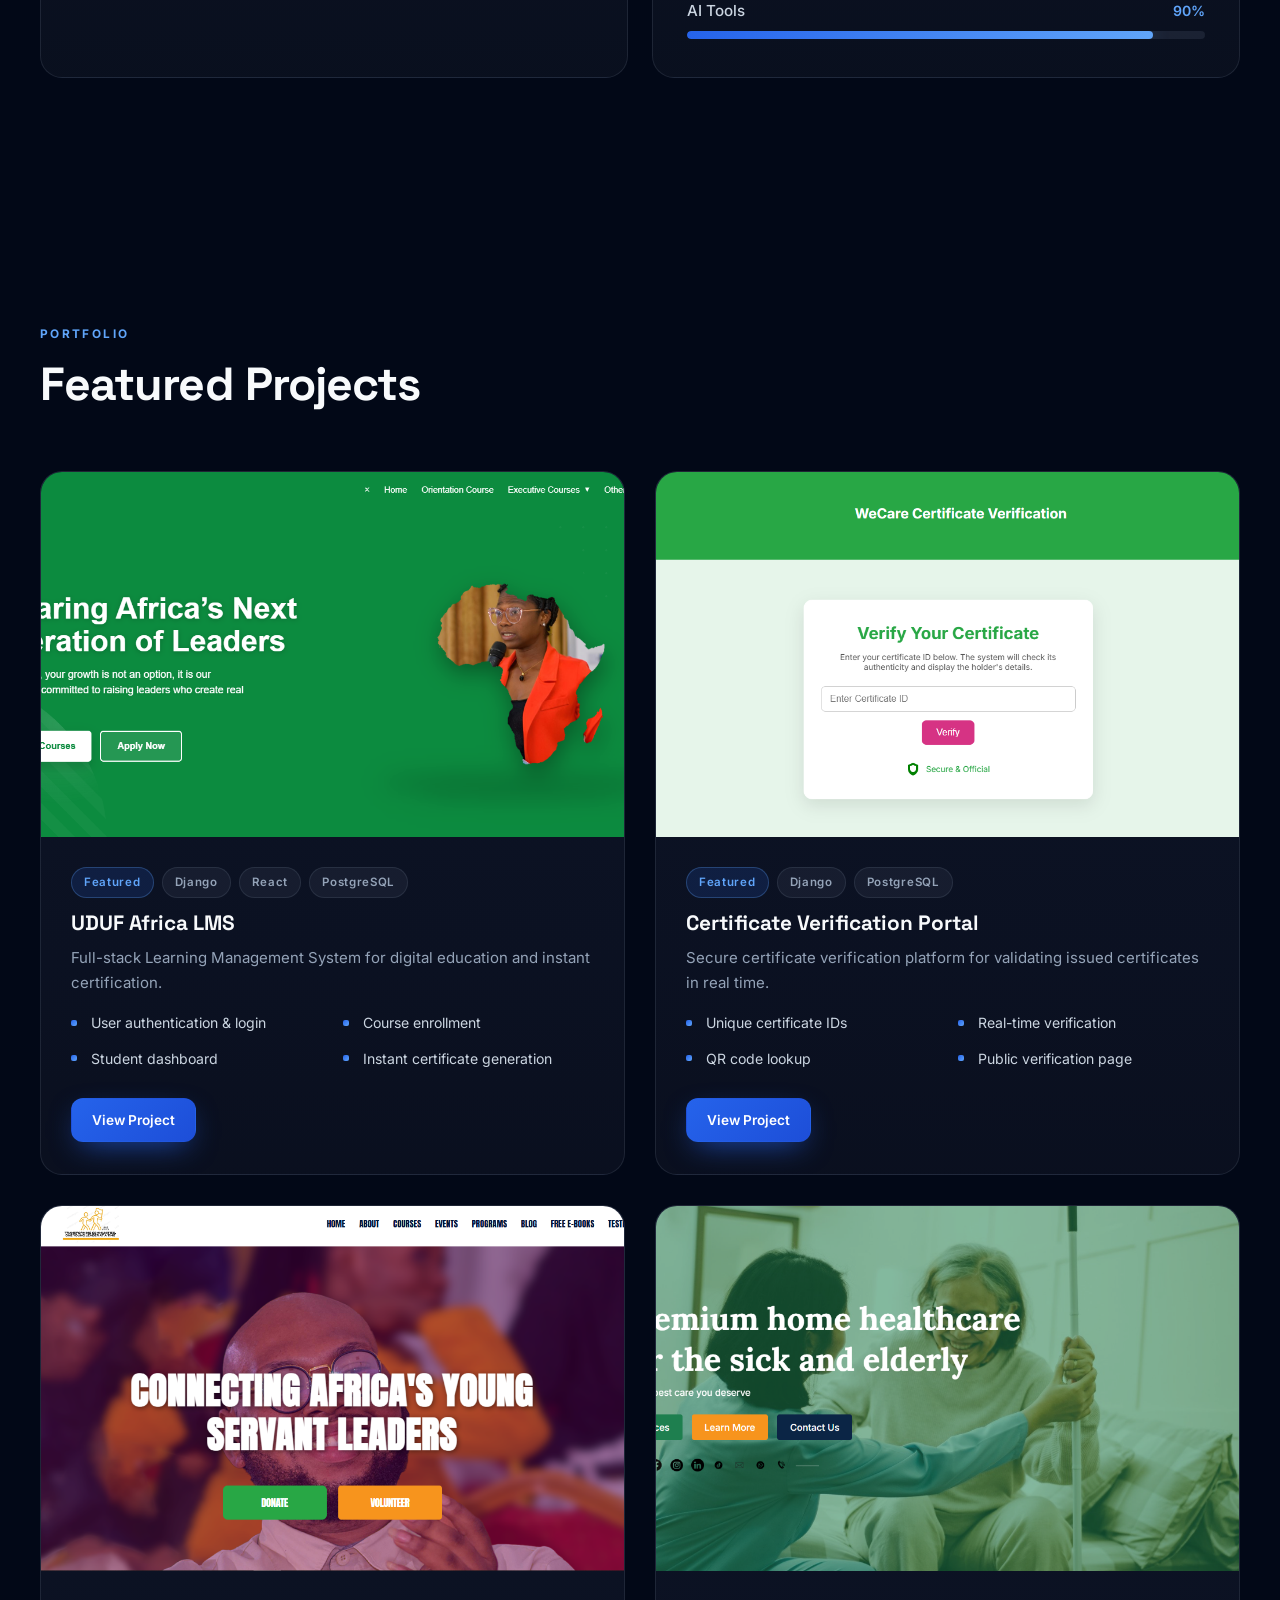
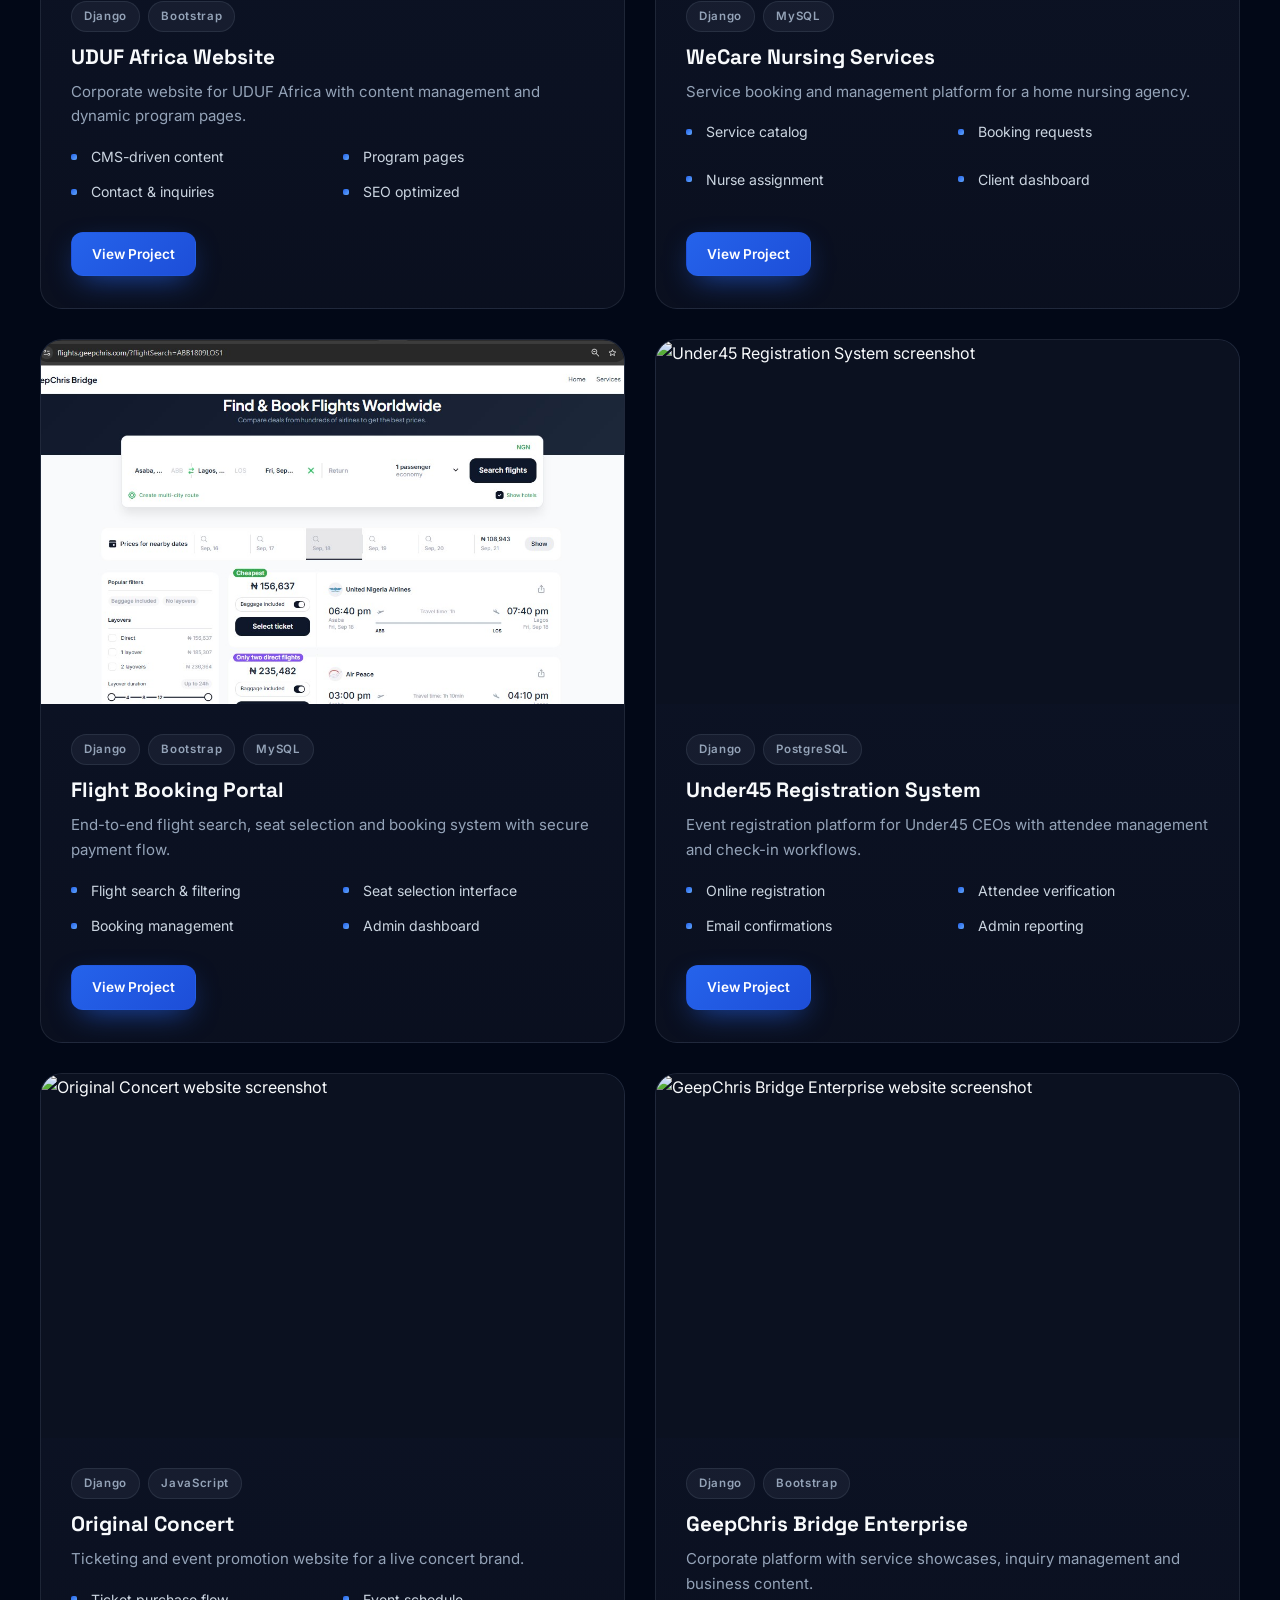
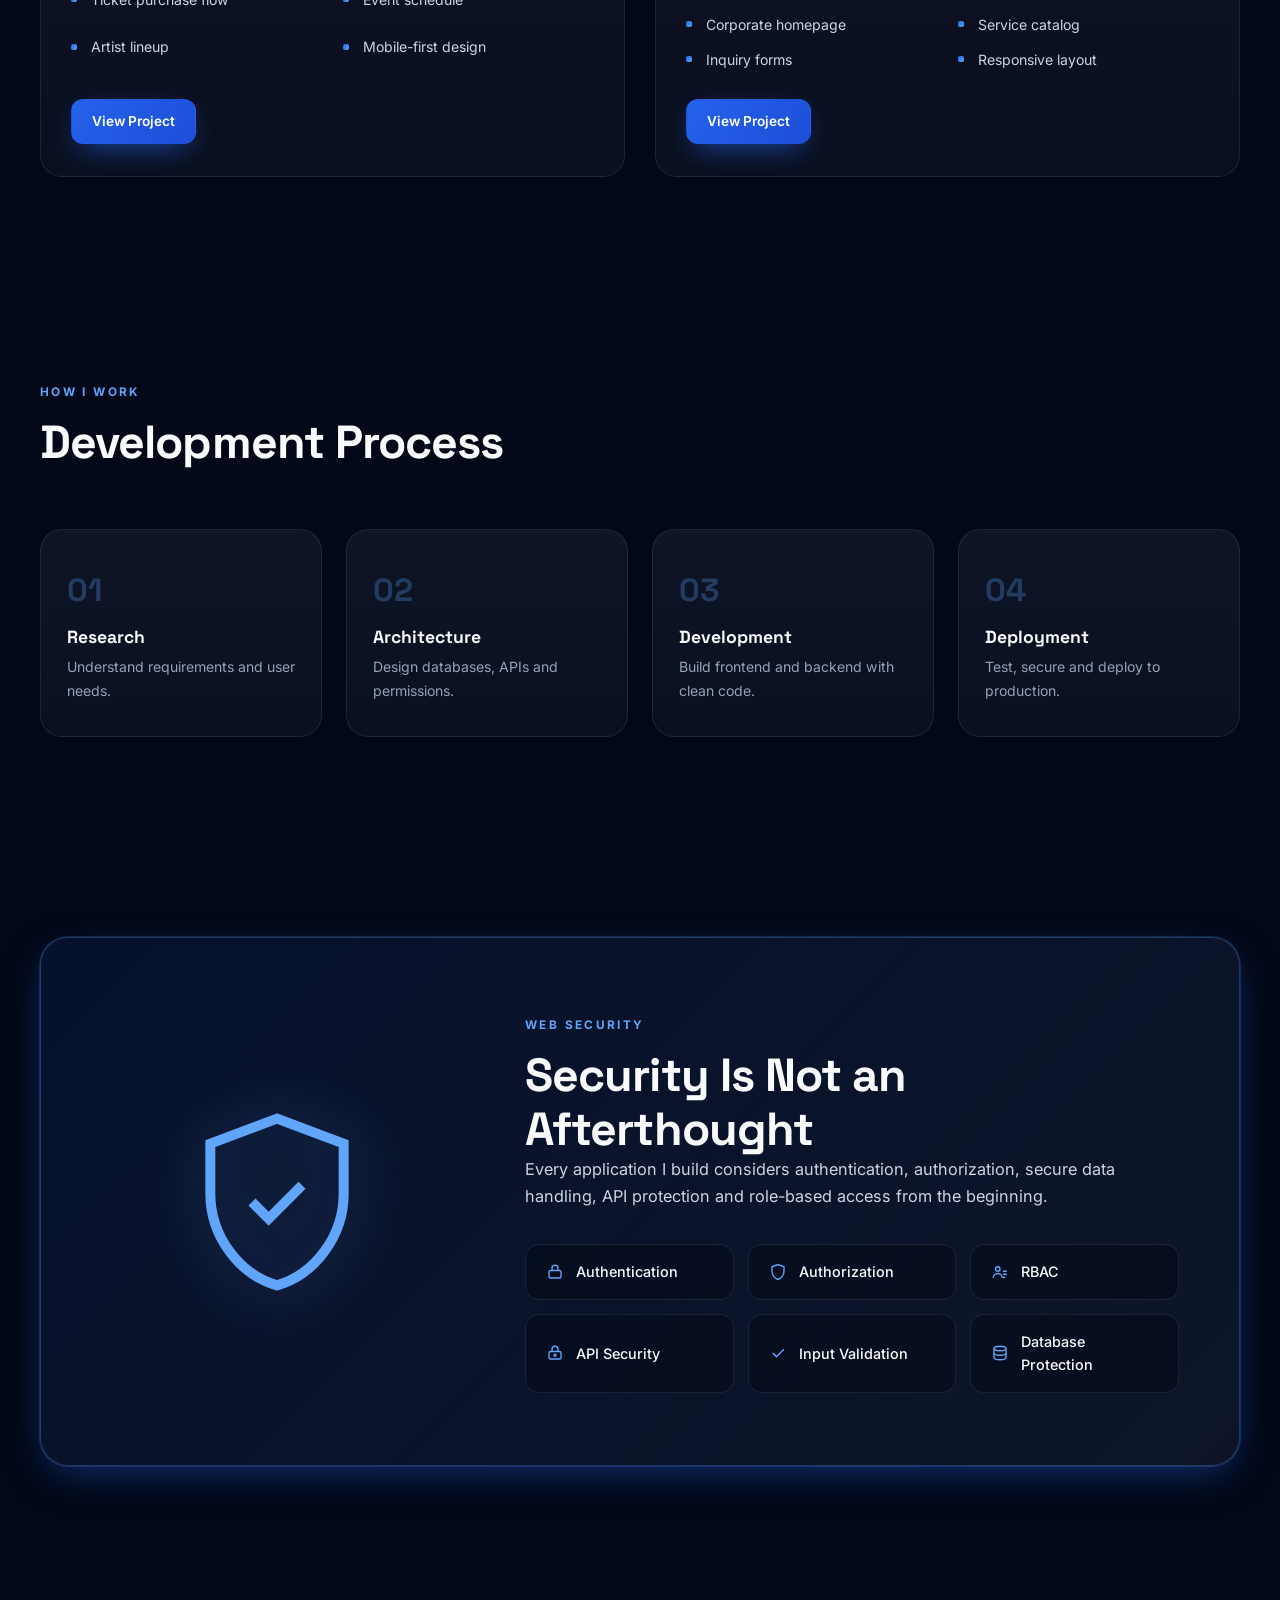
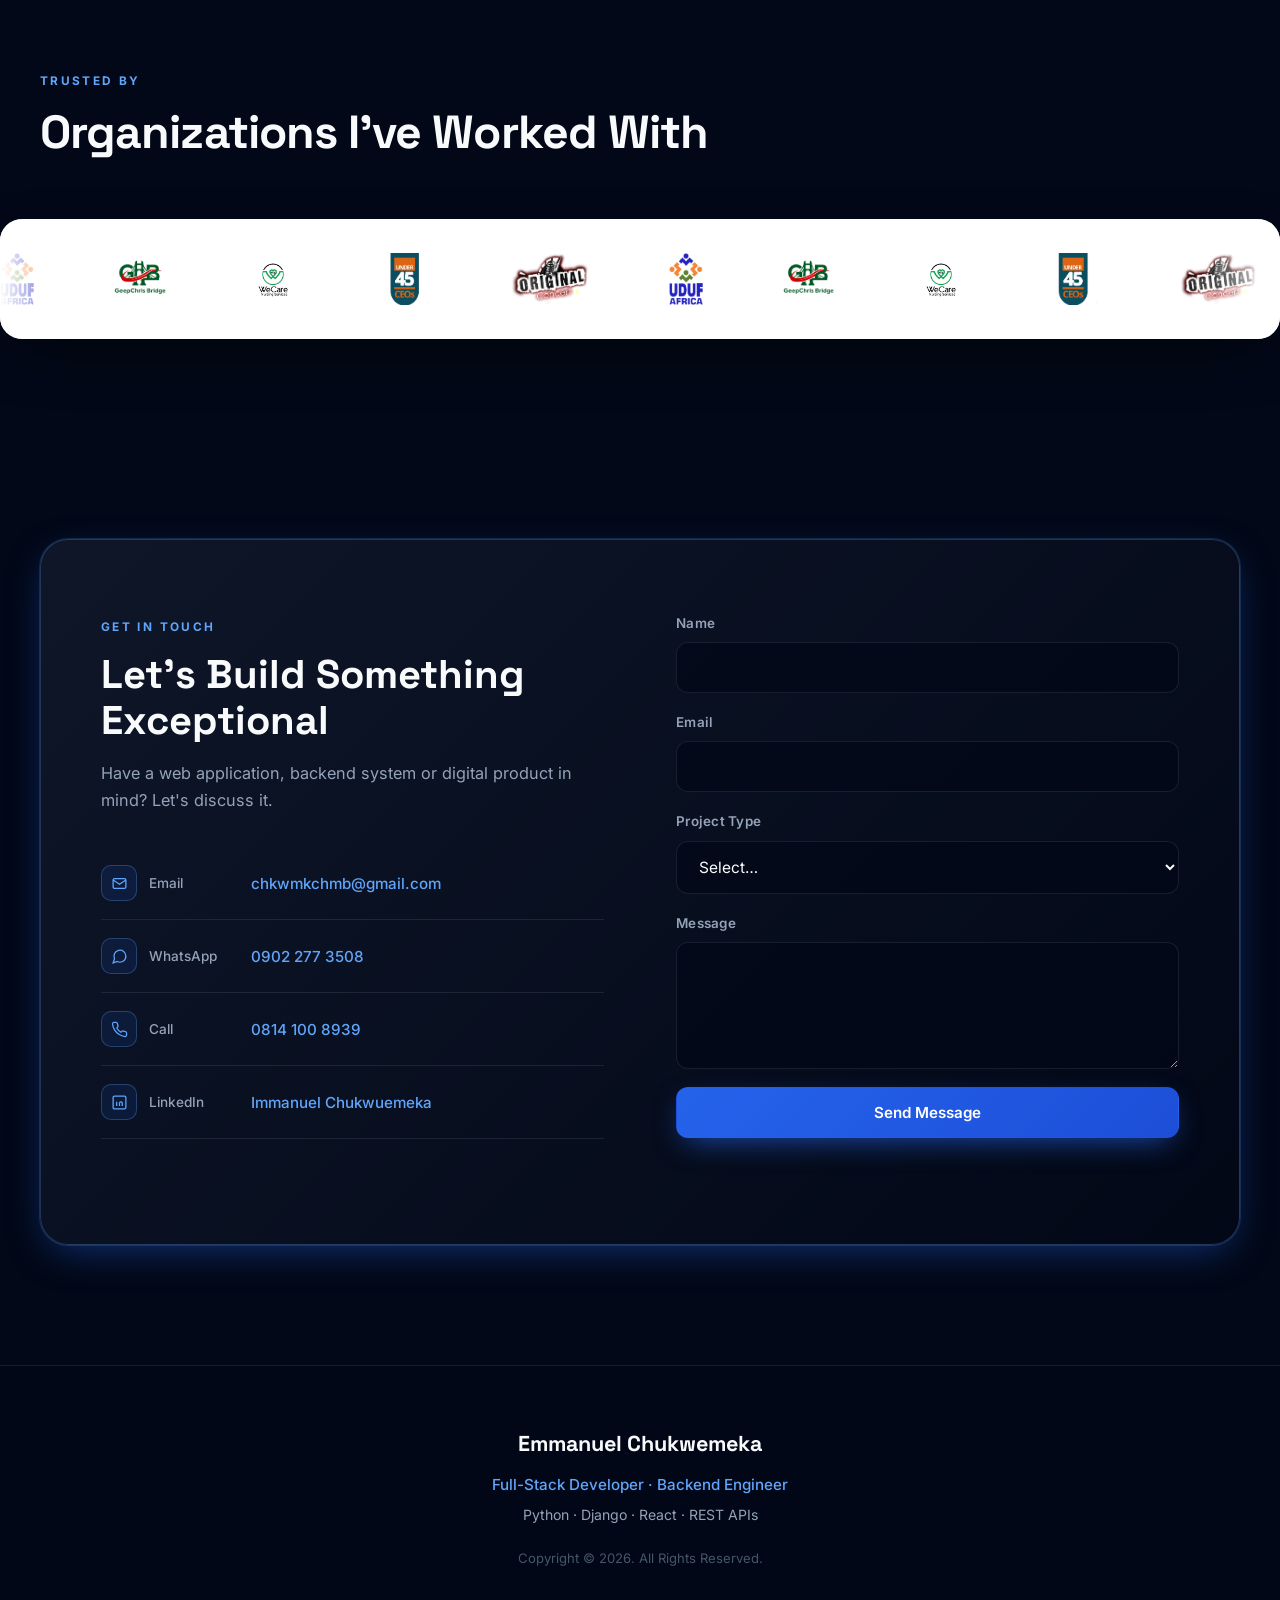
==== commit 2ab0a366: "Revise personal info and update project images Updated personal introduction and project description" ====
--- a/index.html
+++ b/index.html
@@ -390,6 +390,9 @@
   padding-right:80px;
   flex-shrink:0;
 }
+.marquee__track:last-child{
+  padding-right:0;
+}
 .marquee__track img{
   height:52px;
   width:auto;
@@ -539,6 +542,7 @@
   .hero__buttons .btn{flex:1;min-width:0}
   .project__features{grid-template-columns:1fr 1fr;gap:6px 14px}
   .marquee__track{gap:56px;padding-right:56px}
+  .marquee__track:last-child{padding-right:0}
   .marquee__track img{height:42px;max-width:130px}
   .orgs-wrap{padding:26px 0}
   .orgs-wrap::before,.orgs-wrap::after{width:40px}
@@ -551,6 +555,7 @@
   .contact{padding:36px 22px}
   .project__features{grid-template-columns:1fr 1fr}
   .marquee__track{gap:40px;padding-right:40px}
+  .marquee__track:last-child{padding-right:0}
   .marquee__track img{height:36px;max-width:110px}
   .hero__title{font-size:2.2rem}
   .hero__subtitle{font-size:1.25rem}
@@ -643,14 +648,14 @@
       <span class="eyebrow">Who Am I</span>
       <h2 class="section__title">About Me</h2>
       <p>
-        I'm Emmanuel Chukwemeka, a Full-Stack Developer with over a year of
-        hands-on experience building learning platforms, booking systems,
-        event registration platforms and business web applications.
+        I'm Immanuel Chukwemeka, a freelance Full Stack Developer focused on
+        building modern applications and custom web solutions that solve real
+        business problems.
       </p>
       <p>
-        My strength is combining clean frontend experiences with solid backend
-        architecture, secure authentication, database design and REST API
-        development.
+        From slow manual workflows to an outdated online presence, I help
+        brands and businesses streamline operations, improve customer
+        experience, and grow through practical digital solutions.
       </p>
       <div class="facts">
         <div class="facts__row"><span>Experience</span><strong>1+ Years</strong></div>
@@ -922,10 +927,7 @@
 
       <article class="project anim-slideright">
         <div class="project__media">
-            <img src="images/flight-booking-website.jpg" alt="WeCare Nursing Services website screenshot" loading="lazy">
-            <span>FB</span>
-            <small>Screenshot Coming Soon</small>
-          </div>
+          <img src="images/flight-booking-website.jpg" alt="Flight Booking Portal screenshot" loading="lazy">
         </div>
         <div class="project__body">
           <div class="project__tags">
@@ -947,10 +949,7 @@
 
       <article class="project anim-slideright">
         <div class="project__media">
-          <div class="project__placeholder" aria-hidden="true">
-            <span>U45</span>
-            <small>Screenshot Coming Soon</small>
-          </div>
+          <img src="images/under45-registration.jpg" alt="Under45 Registration System screenshot" loading="lazy">
         </div>
         <div class="project__body">
           <div class="project__tags">
@@ -972,10 +971,7 @@
 
       <article class="project anim-slideright">
         <div class="project__media">
-          <div class="project__placeholder" aria-hidden="true">
-            <span>OC</span>
-            <small>Screenshot Coming Soon</small>
-          </div>
+          <img src="images/original-concert.jpg" alt="Original Concert website screenshot" loading="lazy">
         </div>
         <div class="project__body">
           <div class="project__tags">
@@ -997,10 +993,7 @@
 
       <article class="project anim-slideright">
         <div class="project__media">
-          <div class="project__placeholder" aria-hidden="true">
-            <span>GC</span>
-            <small>Screenshot Coming Soon</small>
-          </div>
+          <img src="images/geepchris-bridge.jpg" alt="GeepChris Bridge Enterprise website screenshot" loading="lazy">
         </div>
         <div class="project__body">
           <div class="project__tags">
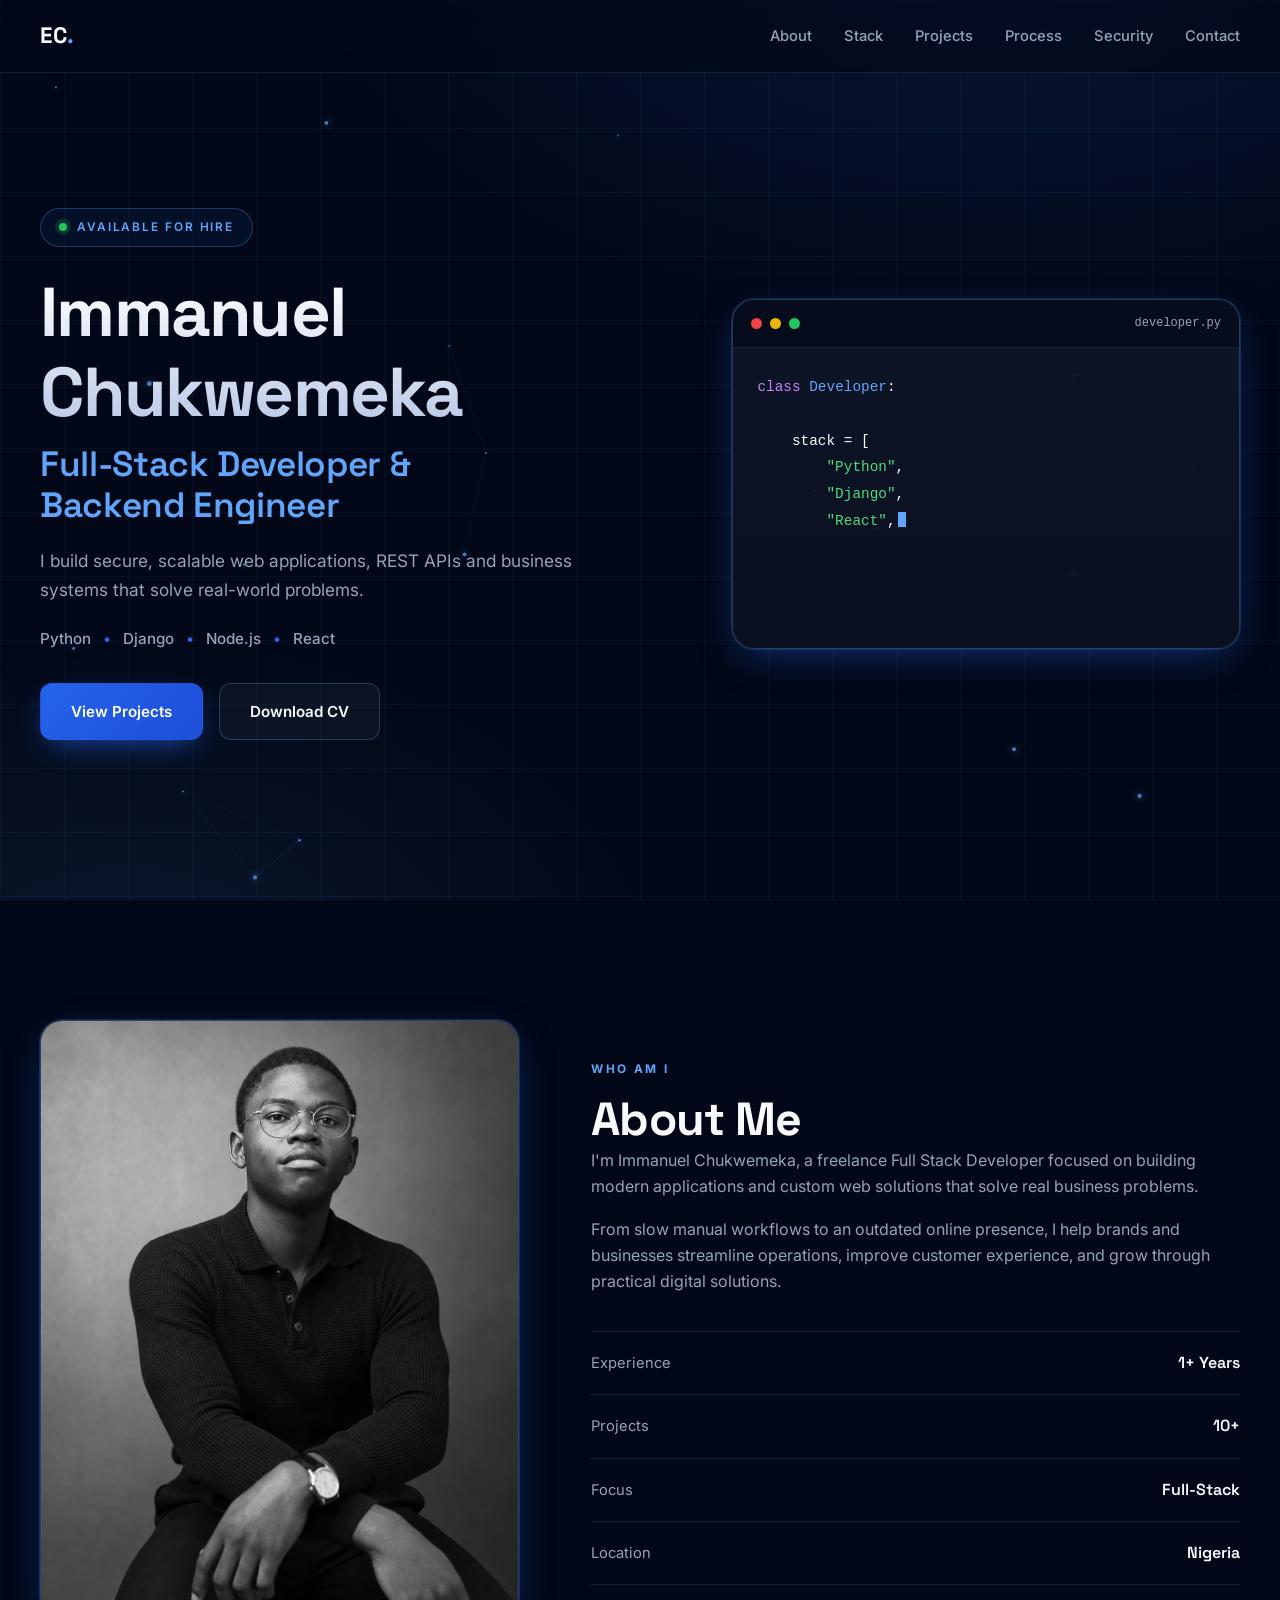
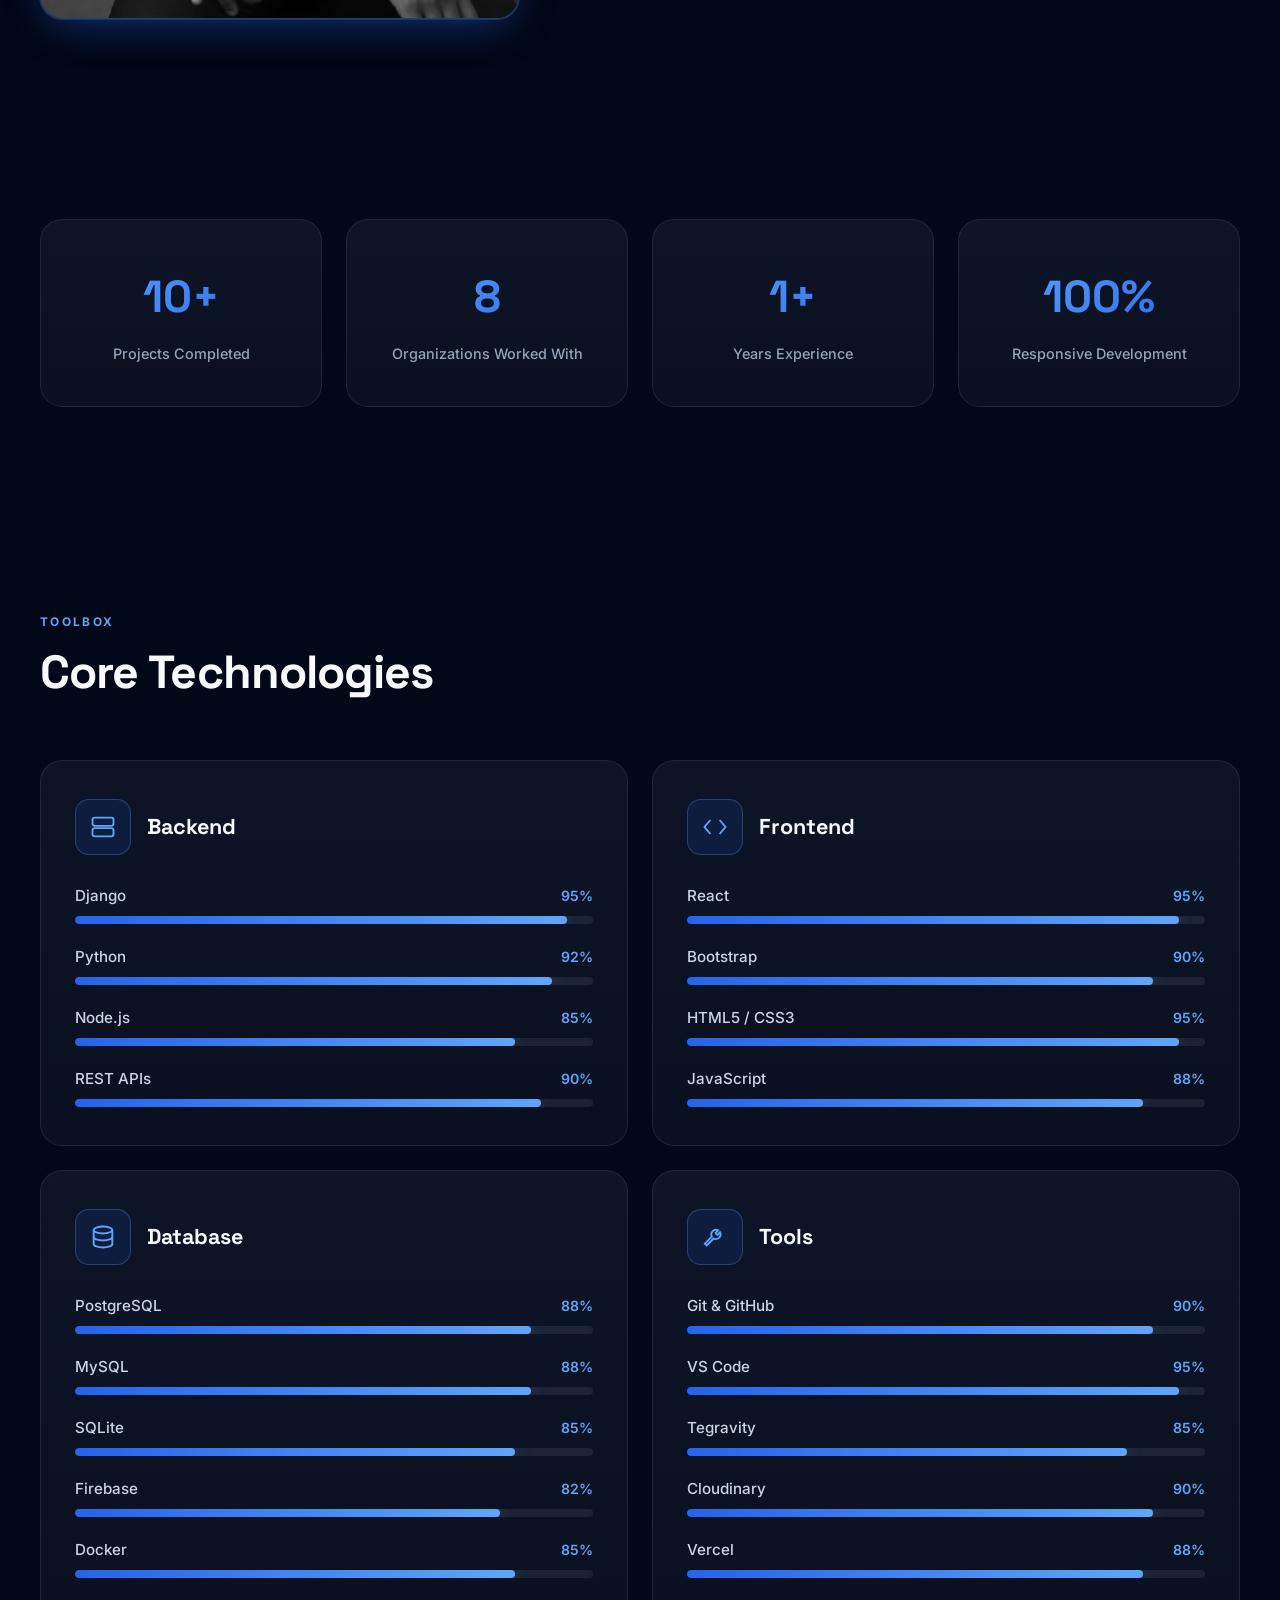
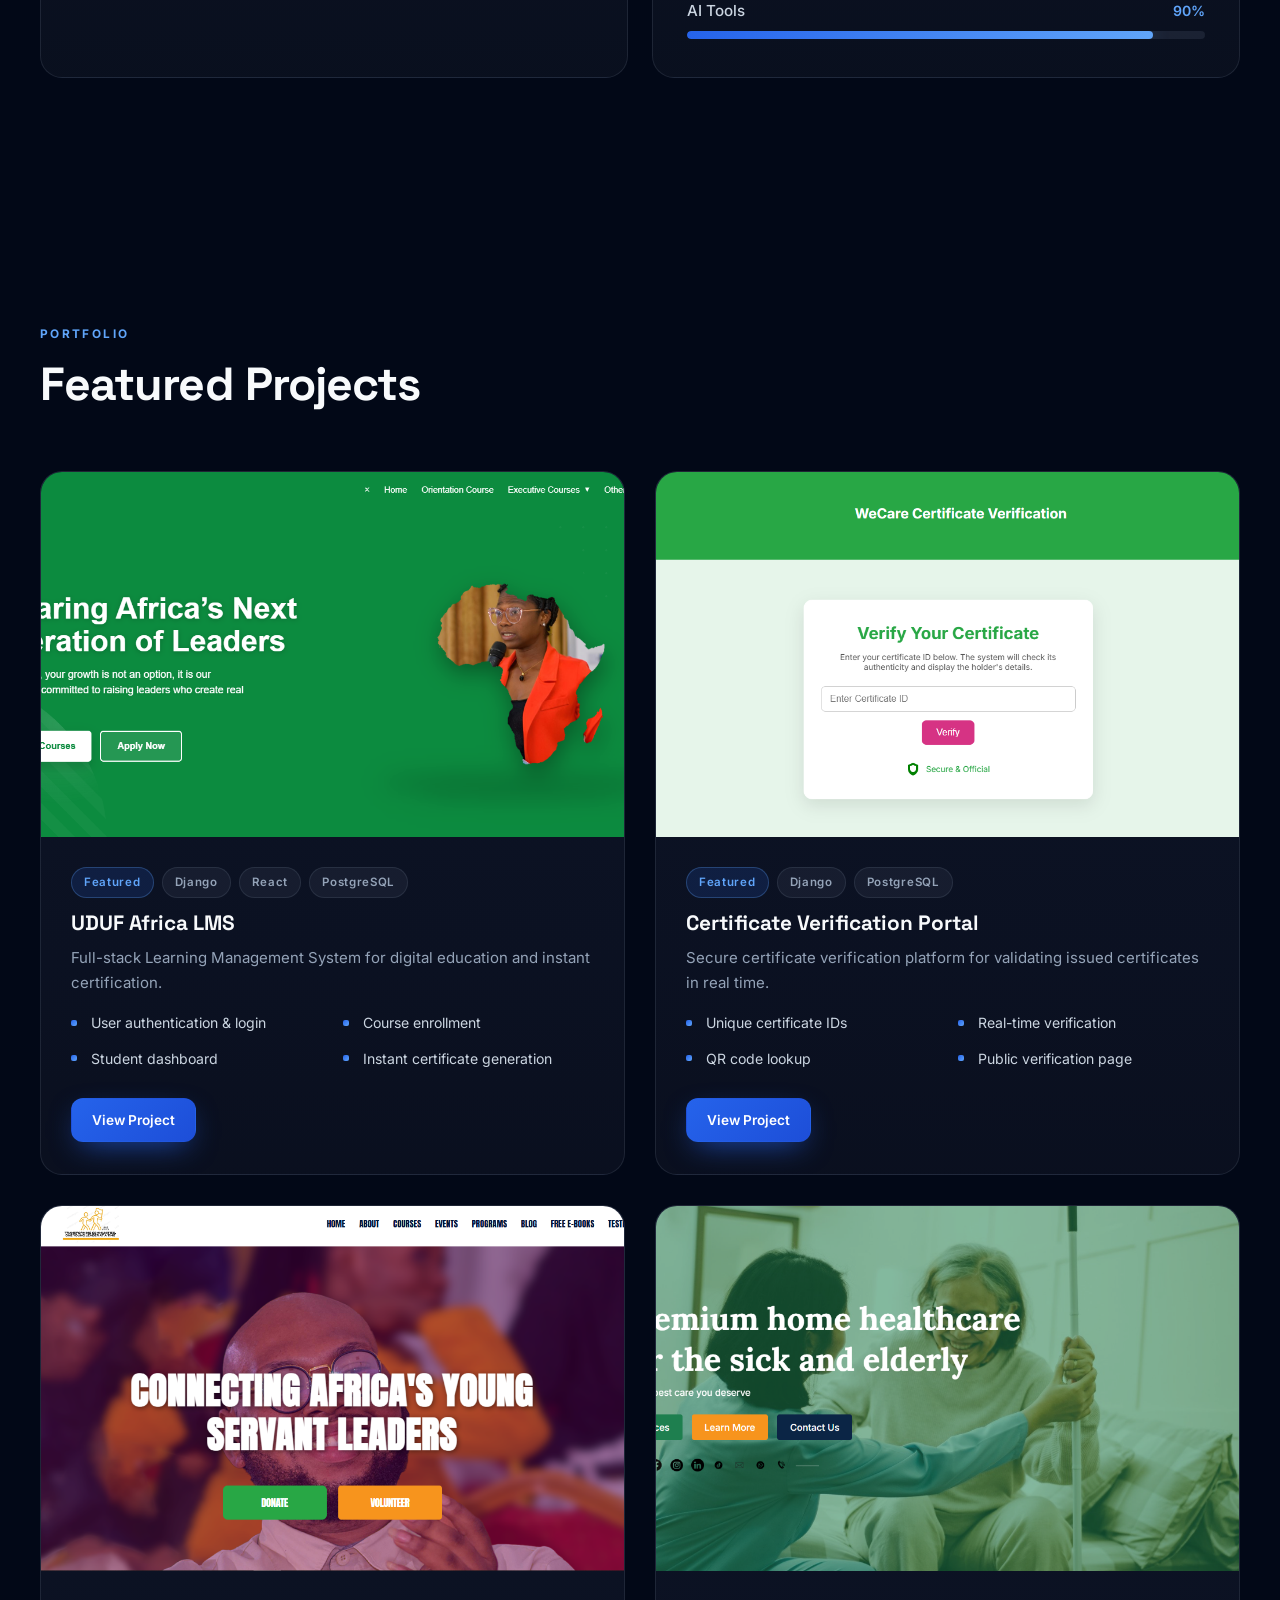
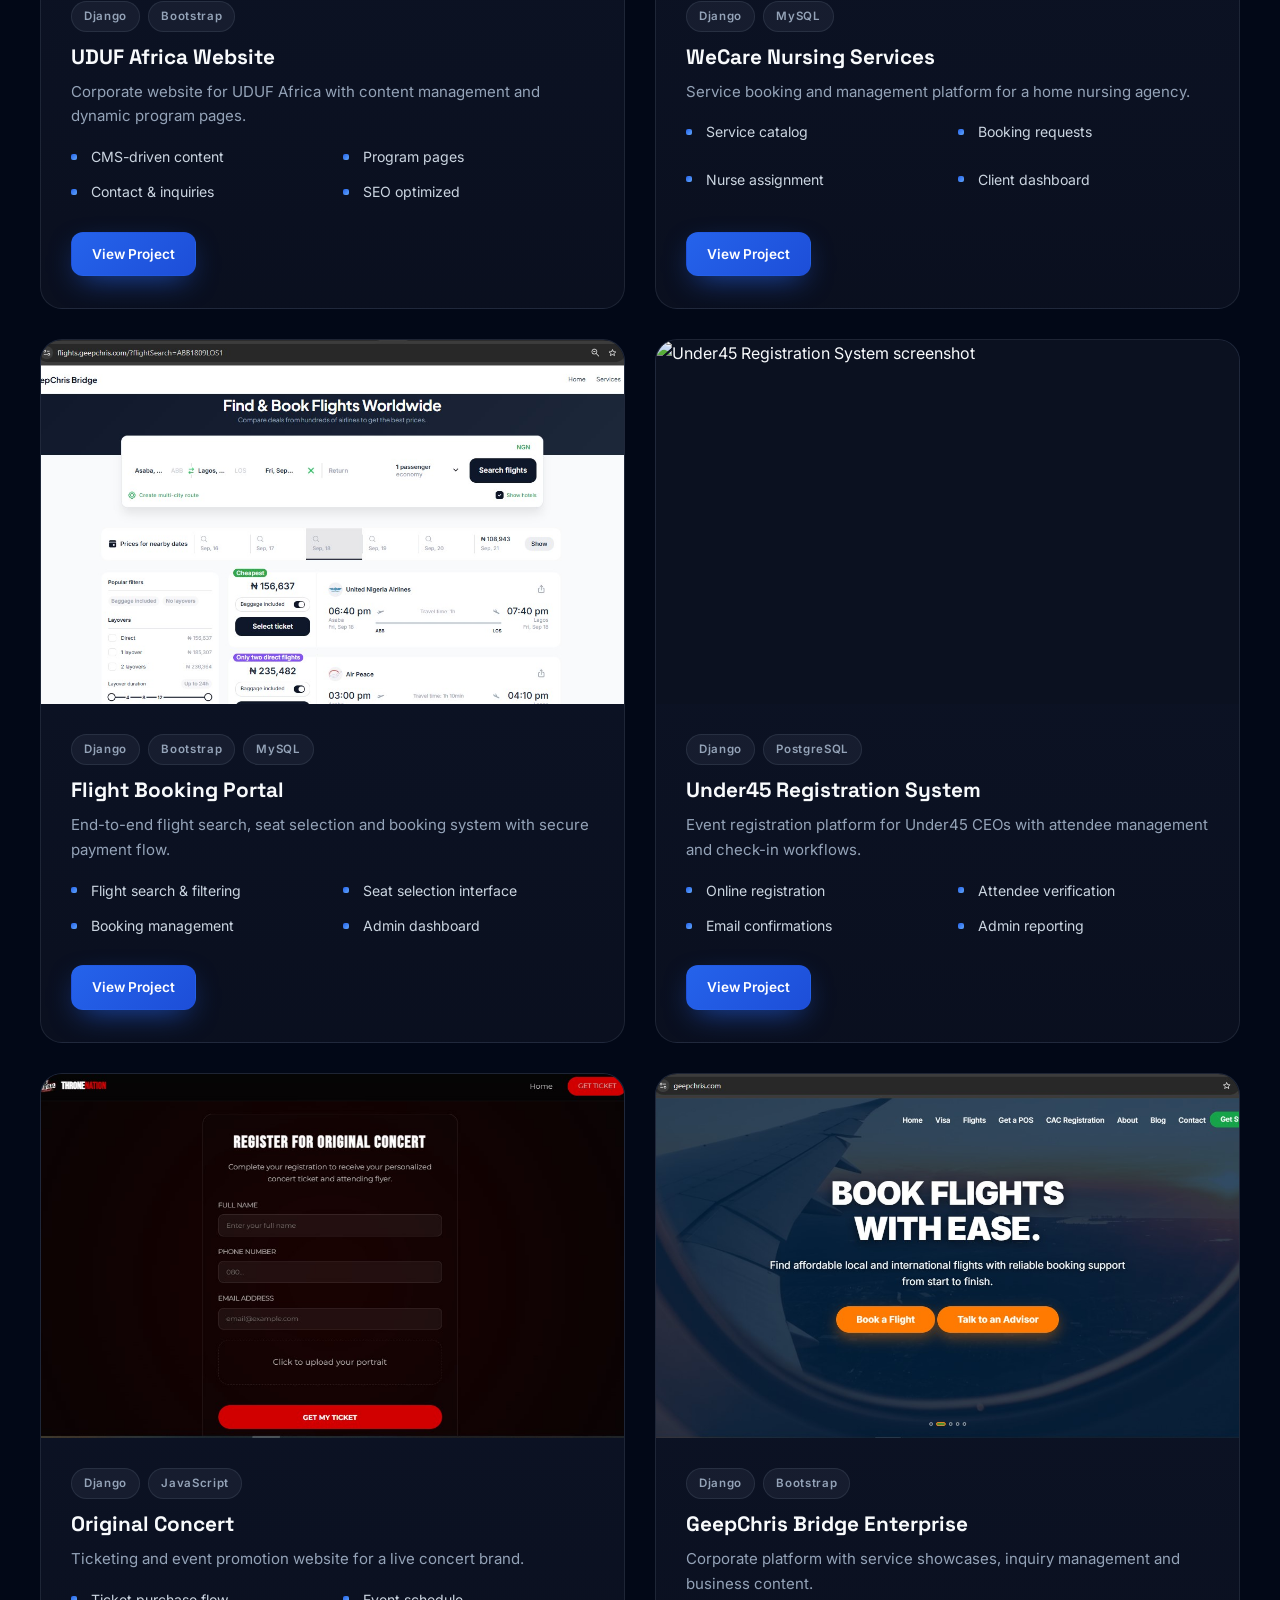
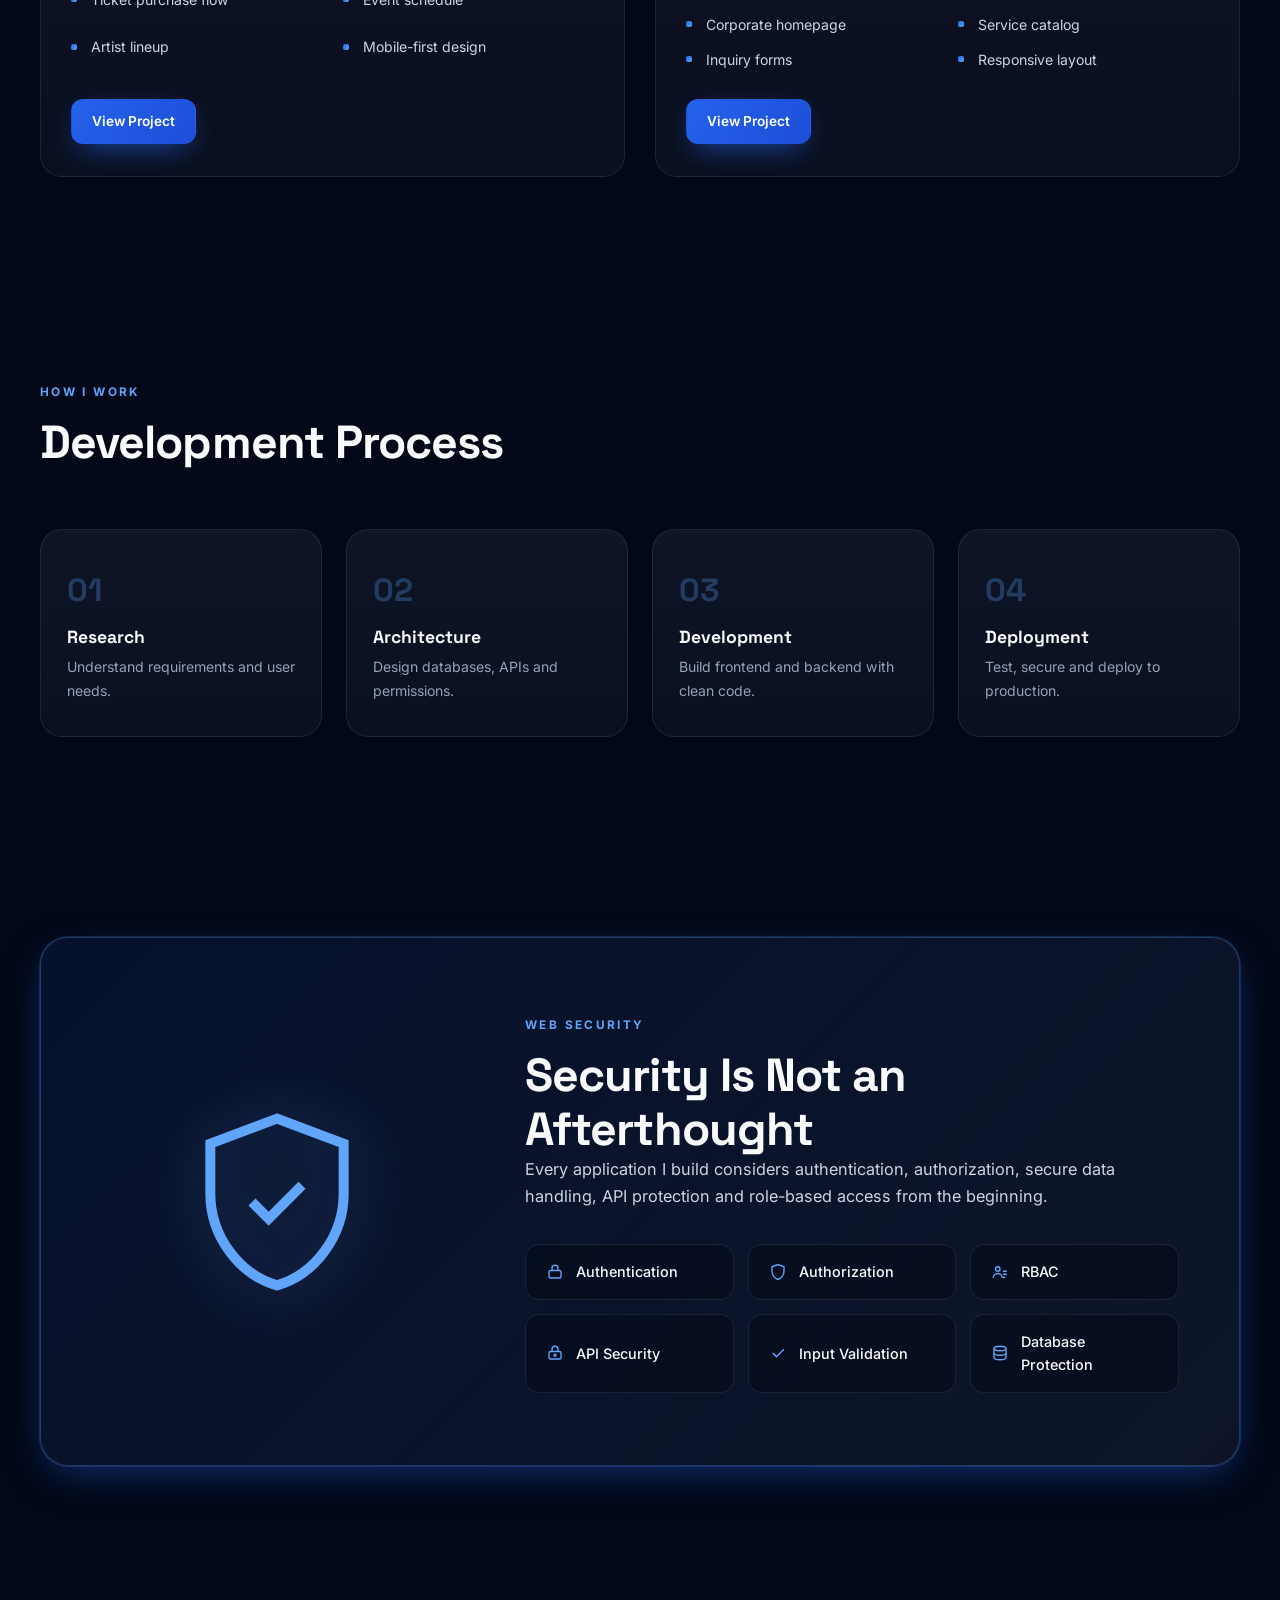
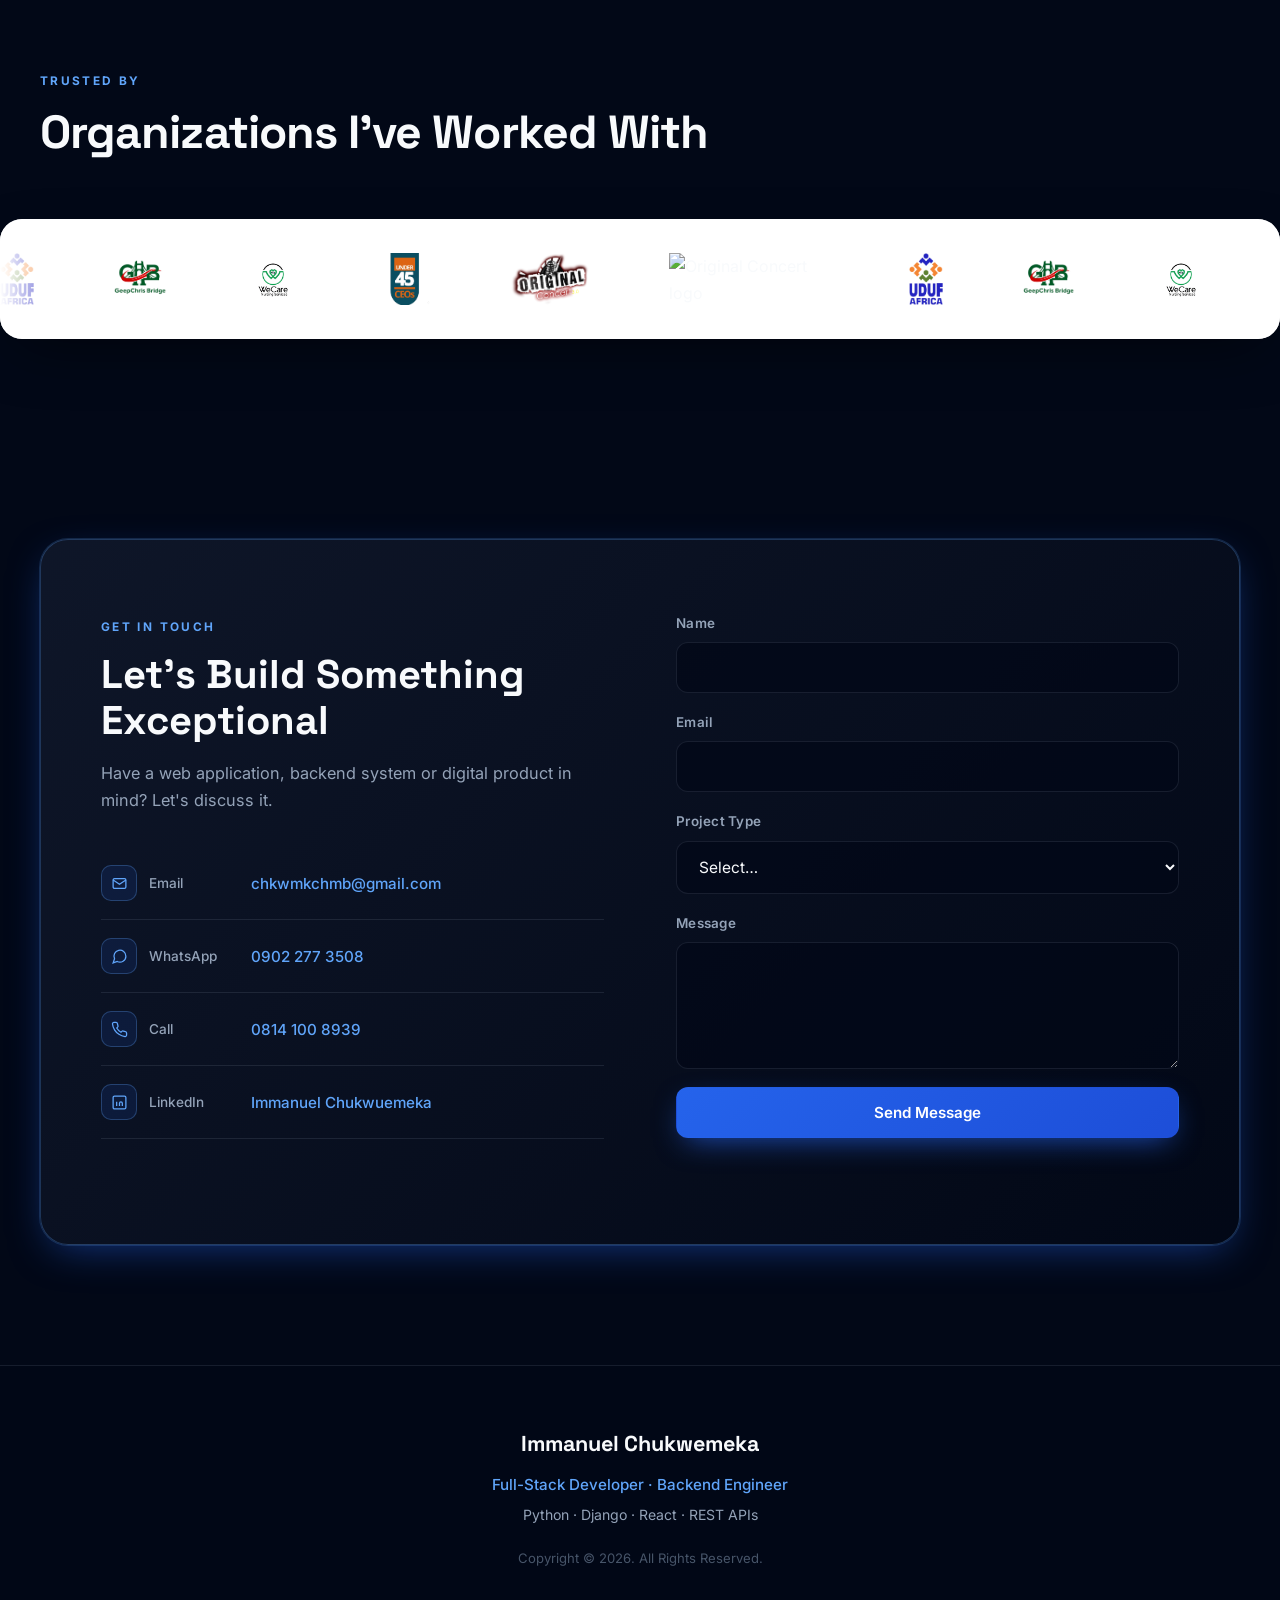
==== commit a9b05175: "Update name from Emmanuel to Immanuel in index.html" ====
--- a/index.html
+++ b/index.html
@@ -3,12 +3,12 @@
 <head>
 <meta charset="UTF-8">
 <meta name="viewport" content="width=device-width, initial-scale=1.0">
-<title>Emmanuel Chukwemeka — Full-Stack Developer & Backend Engineer</title>
+<title>Immanuel Chukwemeka — Full-Stack Developer & Backend Engineer</title>
 
 <!-- ============ SEO ============ -->
-<meta name="description" content="Emmanuel Chukwemeka — Full-Stack Developer & Backend Engineer from Nigeria. I build secure, scalable web applications, REST APIs, and business systems with Python, Django, Node.js, and React.">
-<meta name="keywords" content="Emmanuel Chukwemeka, Full-Stack Developer, Backend Engineer, Django Developer, Python Developer, React Developer, REST API, Nigeria Developer, VinTech Digital Services, UDUF Africa, GeepChris">
-<meta name="author" content="Emmanuel Chukwemeka">
+<meta name="description" content="Immanuel Chukwemeka — Full-Stack Developer & Backend Engineer from Nigeria. I build secure, scalable web applications, REST APIs, and business systems with Python, Django, Node.js, and React.">
+<meta name="keywords" content="Immanuel Chukwemeka, Full-Stack Developer, Backend Engineer, Django Developer, Python Developer, React Developer, REST API, Nigeria Developer, VinTech Digital Services, UDUF Africa, GeepChris">
+<meta name="author" content="Immanuel Chukwemeka">
 <meta name="robots" content="index, follow">
 <meta name="theme-color" content="#020817">
 <link rel="canonical" href="https://immanuel.vintechdigitalservices.com/">
@@ -16,23 +16,23 @@
 <!-- Open Graph -->
 <meta property="og:type" content="website">
 <meta property="og:url" content="https://immanuel.vintechdigitalservices.com/">
-<meta property="og:title" content="Emmanuel Chukwemeka — Full-Stack Developer & Backend Engineer">
+<meta property="og:title" content="Immanuel Chukwemeka — Full-Stack Developer & Backend Engineer">
 <meta property="og:description" content="I build secure, scalable web applications, REST APIs and business systems that solve real-world problems.">
 <meta property="og:image" content="https://immanuel.vintechdigitalservices.com/images/immanuel-chukwuemeka.webp">
 <meta property="og:image:secure_url" content="https://immanuel.vintechdigitalservices.com/images/immanuel-chukwuemeka.webp">
 <meta property="og:image:type" content="image/webp">
 <meta property="og:image:width" content="1200">
 <meta property="og:image:height" content="630">
-<meta property="og:image:alt" content="Emmanuel Chukwemeka — Full-Stack Developer & Backend Engineer">
-<meta property="og:site_name" content="Emmanuel Chukwemeka Portfolio">
+<meta property="og:image:alt" content="Immanuel Chukwemeka — Full-Stack Developer & Backend Engineer">
+<meta property="og:site_name" content="Immanuel Chukwemeka Portfolio">
 <meta property="og:locale" content="en_US">
 
 <!-- Twitter -->
 <meta name="twitter:card" content="summary_large_image">
-<meta name="twitter:title" content="Emmanuel Chukwemeka — Full-Stack Developer & Backend Engineer">
+<meta name="twitter:title" content="Immanuel Chukwemeka — Full-Stack Developer & Backend Engineer">
 <meta name="twitter:description" content="I build secure, scalable web applications, REST APIs and business systems that solve real-world problems.">
 <meta name="twitter:image" content="https://immanuel.vintechdigitalservices.com/images/immanuel-chukwuemeka.webp">
-<meta name="twitter:image:alt" content="Emmanuel Chukwemeka — Full-Stack Developer & Backend Engineer">
+<meta name="twitter:image:alt" content="Immanuel Chukwemeka — Full-Stack Developer & Backend Engineer">
 
 <link rel="icon" type="image/webp" href="images/immanuel-chukwuemeka.webp">
 
@@ -40,7 +40,7 @@
 {
   "@context": "https://schema.org",
   "@type": "Person",
-  "name": "Emmanuel Chukwemeka",
+  "name": "Immanuel Chukwemeka",
   "jobTitle": "Full-Stack Developer & Backend Engineer",
   "url": "https://immanuel.vintechdigitalservices.com/",
   "image": "https://immanuel.vintechdigitalservices.com/images/immanuel-chukwuemeka.webp",
@@ -608,7 +608,7 @@
   <div class="container hero__grid">
     <div class="hero__left">
       <span class="badge"><span class="badge__dot"></span> AVAILABLE FOR HIRE</span>
-      <h1 class="hero__title">Emmanuel Chukwemeka</h1>
+      <h1 class="hero__title">Immanuel Chukwemeka</h1>
       <h2 class="hero__subtitle">Full-Stack Developer &amp;<br>Backend Engineer</h2>
       <p class="hero__desc">
         I build secure, scalable web applications, REST APIs and
@@ -619,7 +619,7 @@
       </div>
       <div class="hero__buttons">
         <a href="#projects" class="btn btn--primary">View Projects</a>
-        <a href="Emmanuel_Chukwuemeka_CV.pdf" class="btn btn--ghost" download>Download CV</a>
+        <a href="Immanuel_Chukwuemeka_CV.pdf" class="btn btn--ghost" download>Download CV</a>
       </div>
     </div>
     <div class="hero__right">
@@ -641,7 +641,7 @@
   <div class="container about">
     <div class="about__media anim-fadeup">
       <div class="about__img-wrap">
-        <img src="images/portrait.jpg" alt="Portrait of Emmanuel Chukwemeka" loading="lazy">
+        <img src="images/portrait.jpg" alt="Portrait of Immanuel Chukwemeka" loading="lazy">
       </div>
     </div>
     <div class="about__content anim-fadeup">
@@ -1115,6 +1115,7 @@
         <img src="images/wecare-logo.jpg" alt="WeCare Nursing Services logo">
         <img src="images/under45.png" alt="Under45 CEOs logo">
         <img src="images/original-concert.png" alt="Original Concert logo">
+         <img src="images/allied-medical.png" alt="Original Concert logo">
       </div>
       <div class="marquee__track">
         <img src="images/uduf-logo.webp" alt="" aria-hidden="true">
@@ -1164,7 +1165,7 @@
       <form class="contact__form" id="contactForm" action="https://api.web3forms.com/submit" method="POST" novalidate>
         <input type="hidden" name="access_key" value="ff404936-dd51-4a1b-b4f0-94b19ab8849e">
         <input type="hidden" name="subject" value="New Project Inquiry — Portfolio">
-        <input type="hidden" name="from_name" value="Emmanuel Portfolio">
+        <input type="hidden" name="from_name" value="Immanuel Portfolio">
 
         <div class="field"><label for="name">Name</label><input id="name" name="name" type="text" required></div>
         <div class="field"><label for="email">Email</label><input id="email" name="email" type="email" required></div>
@@ -1190,7 +1191,7 @@
 <!-- ============ FOOTER ============ -->
 <footer class="footer">
   <div class="container footer__inner">
-    <div class="footer__brand">Emmanuel Chukwemeka</div>
+    <div class="footer__brand">Immanuel Chukwemeka</div>
     <div class="footer__tag">Full-Stack Developer · Backend Engineer</div>
     <div class="footer__stack">Python · Django · React · REST APIs</div>
     <div class="footer__copy">Copyright © 2026. All Rights Reserved.</div>
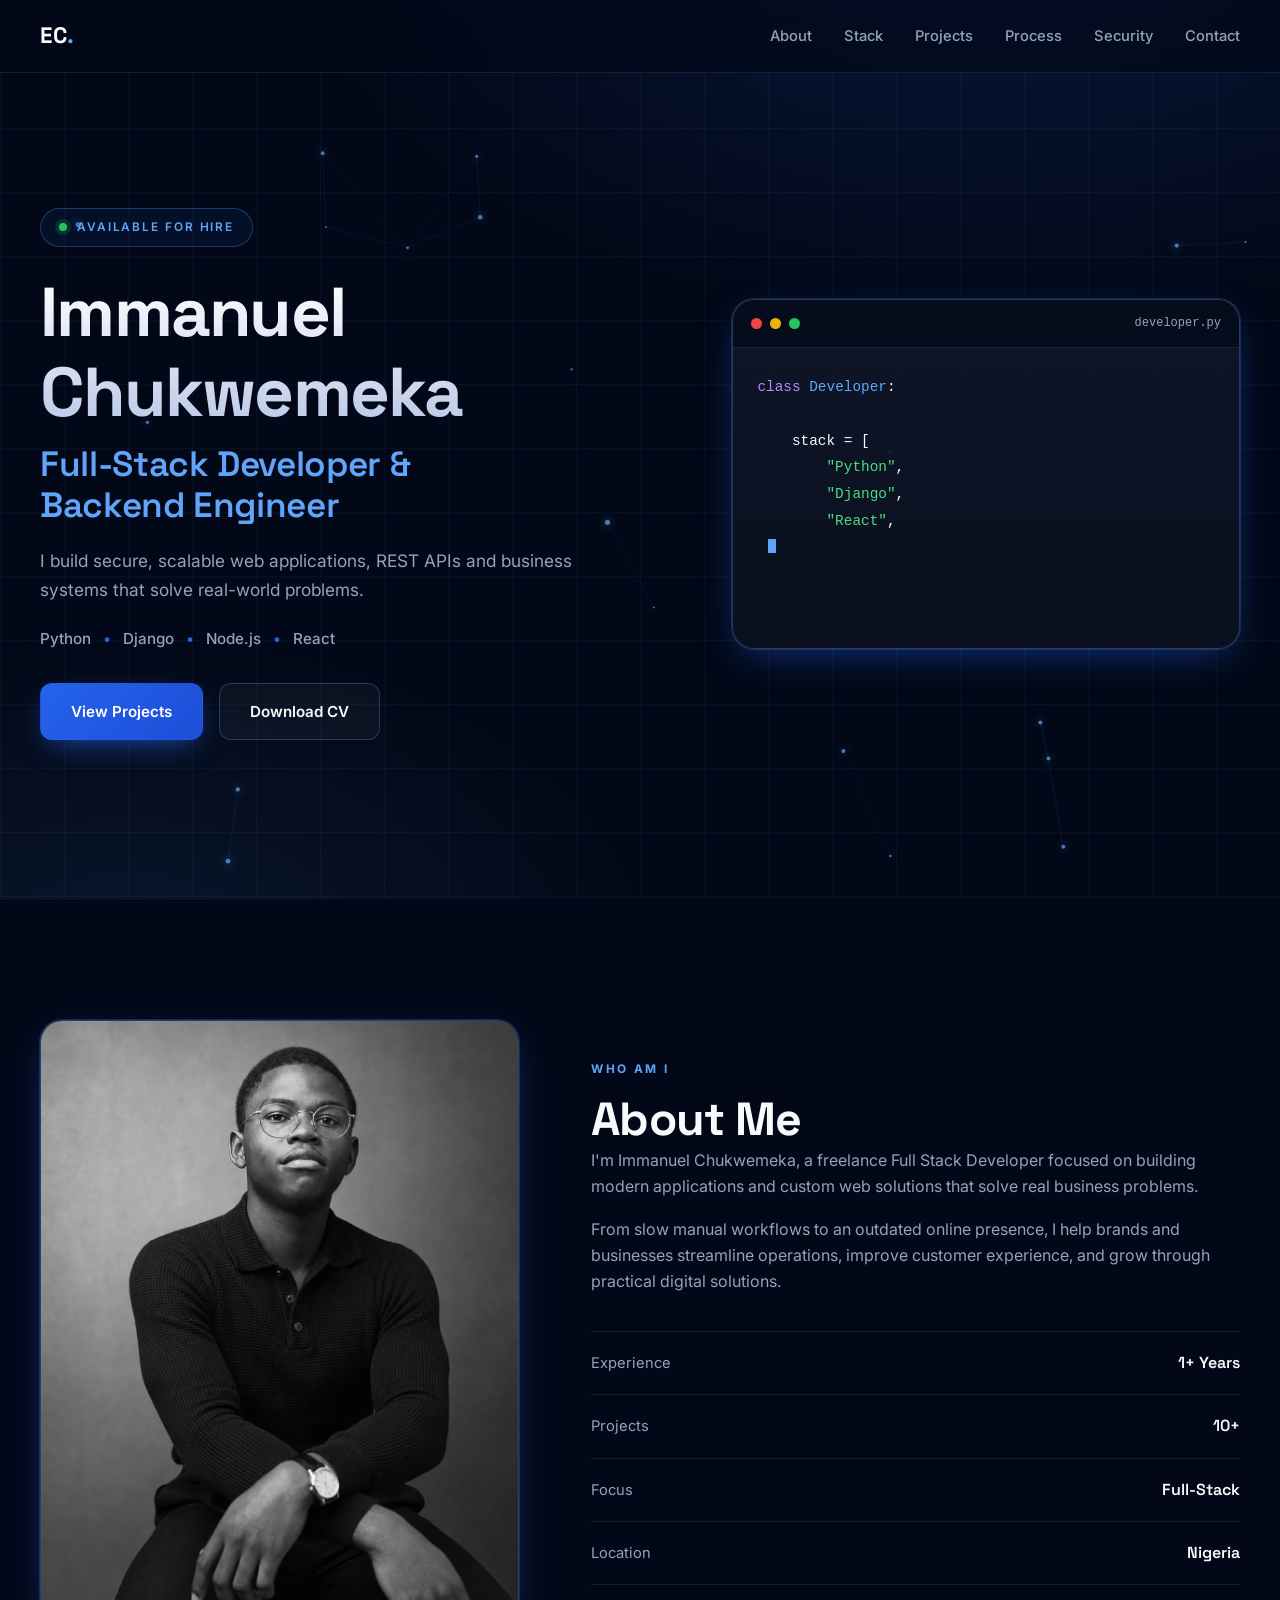
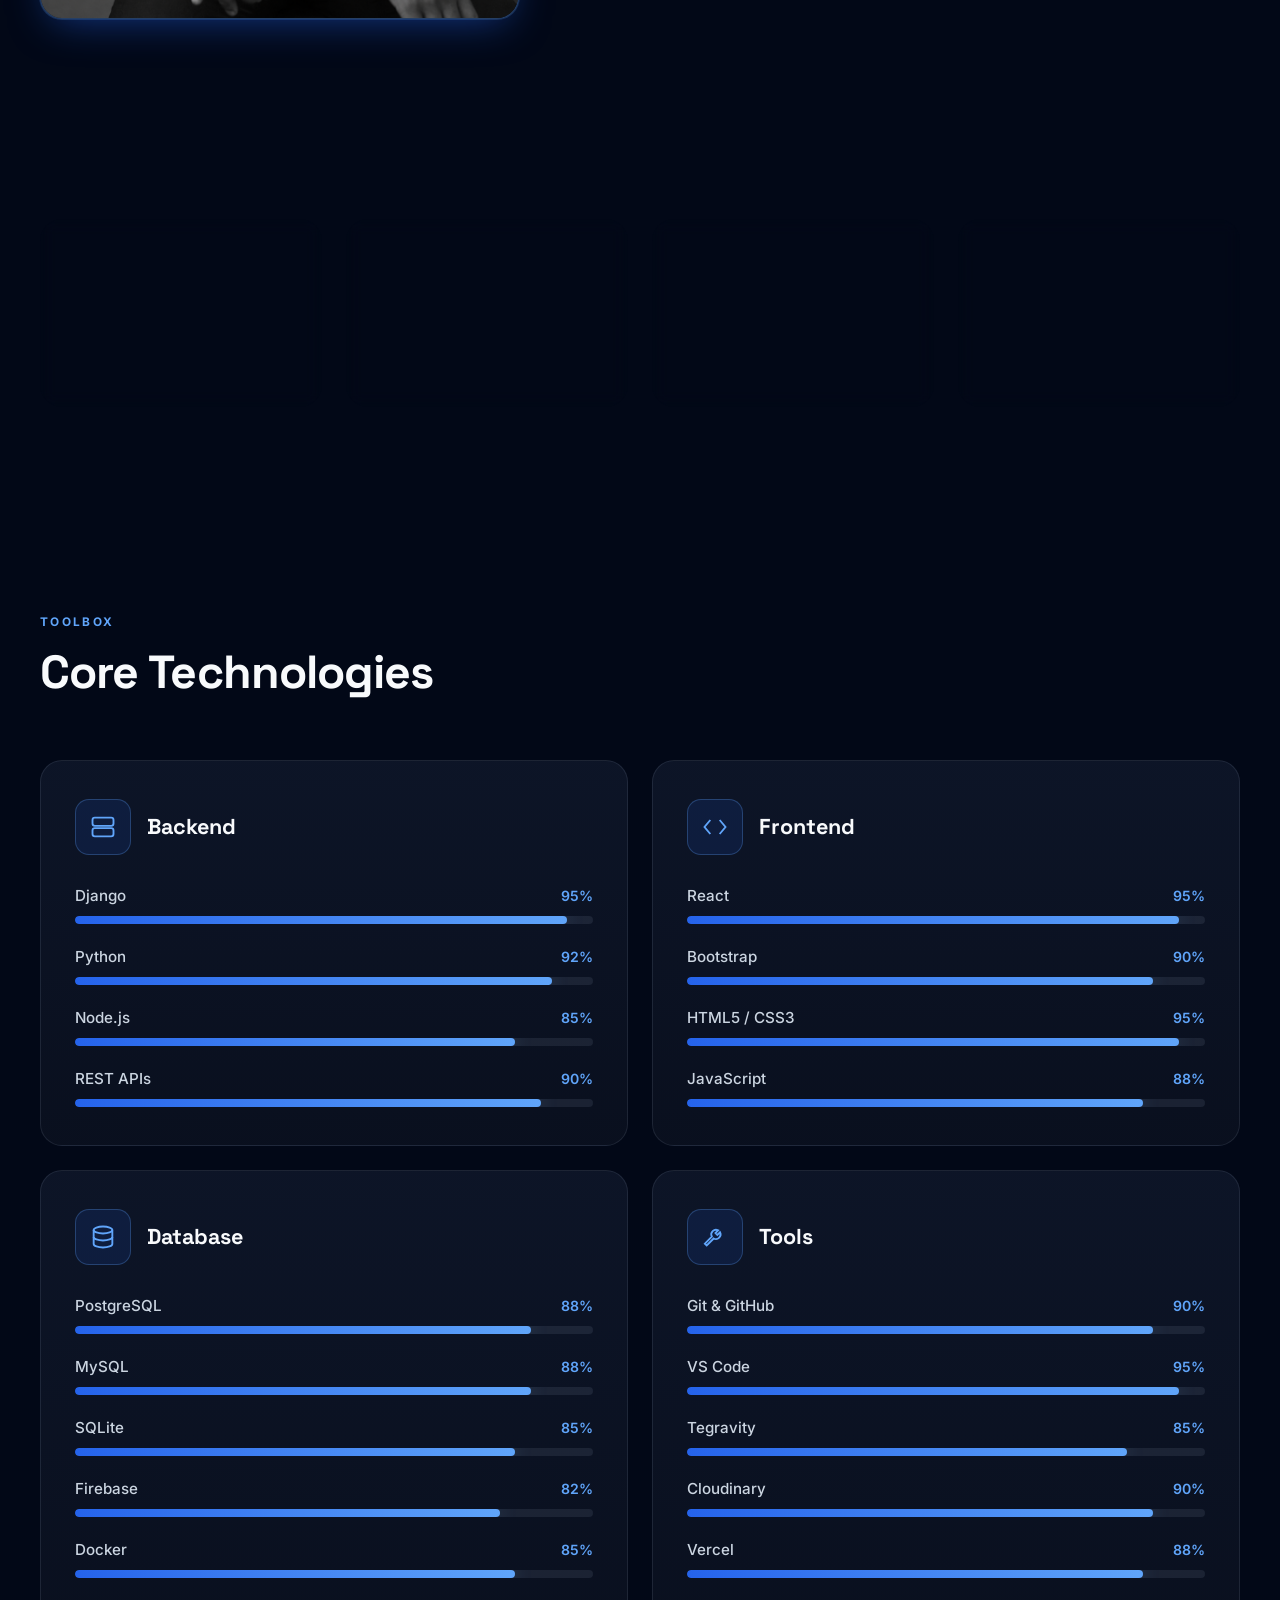
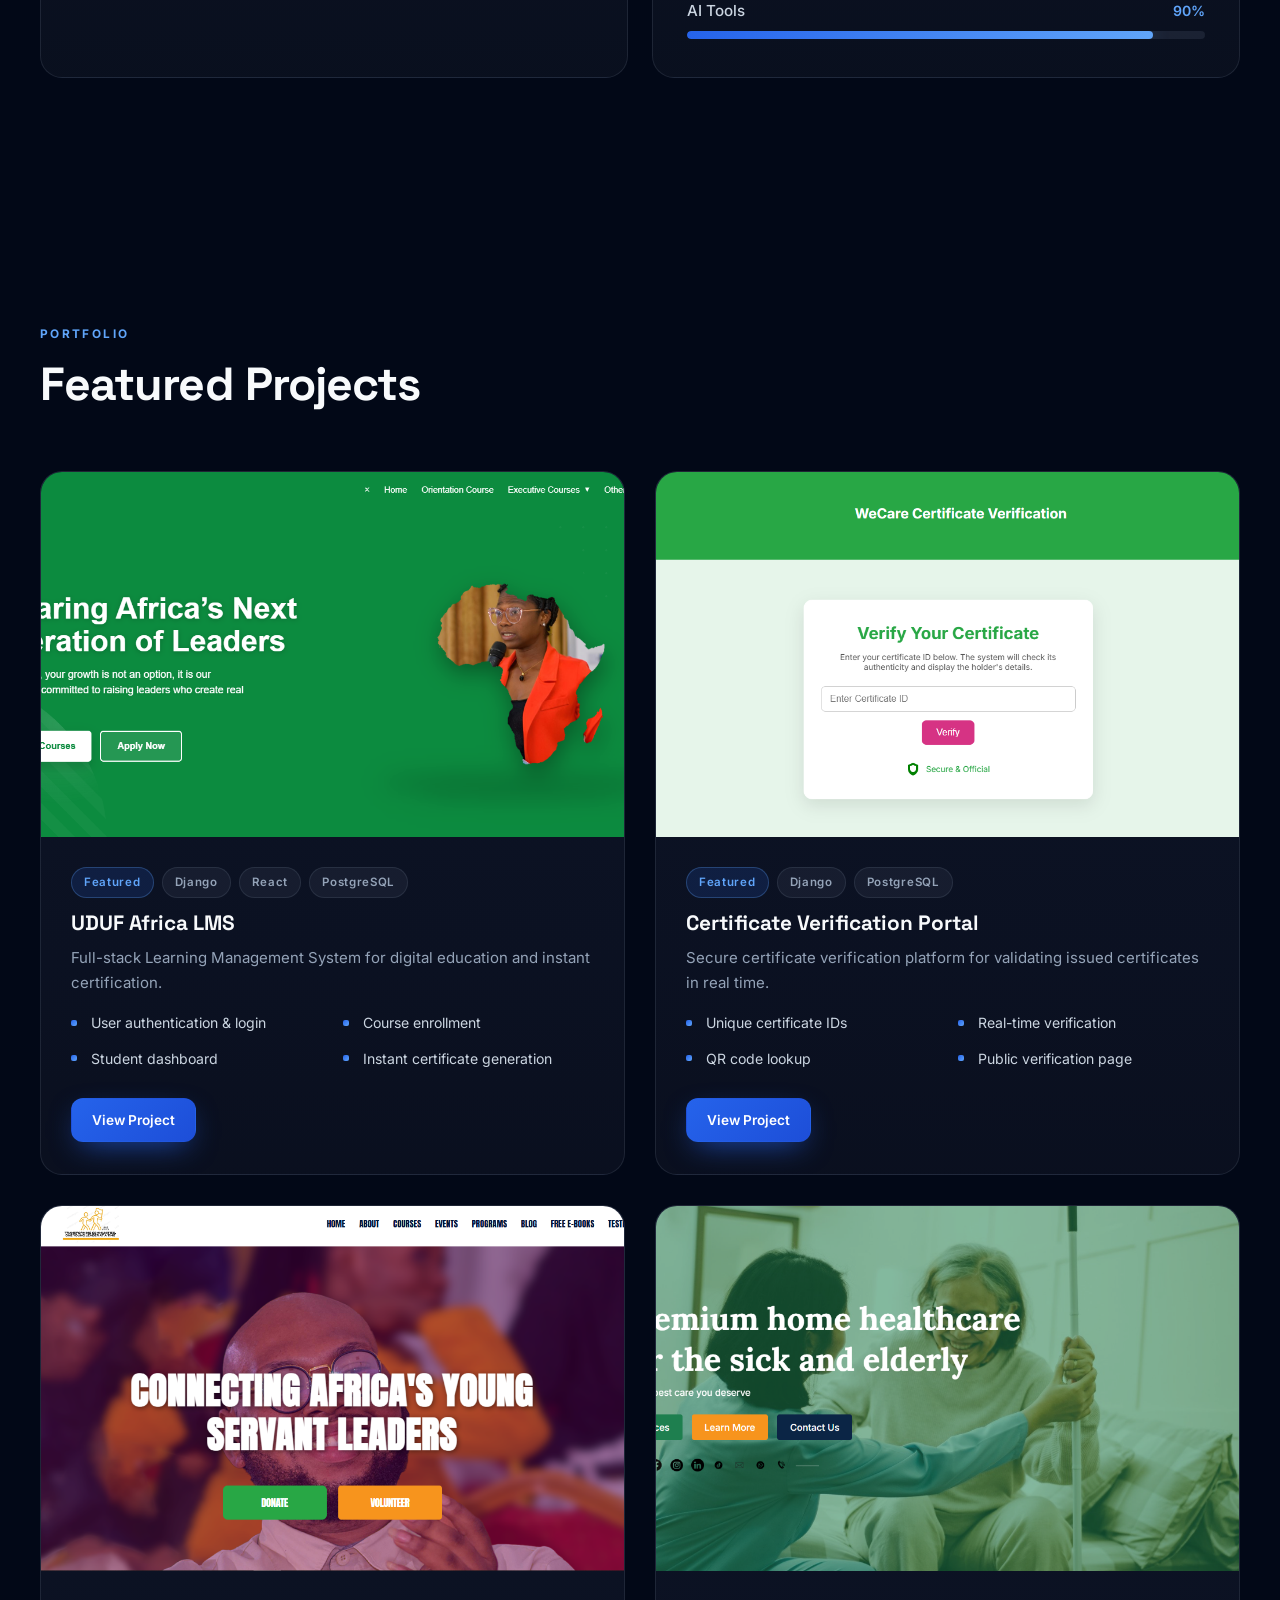
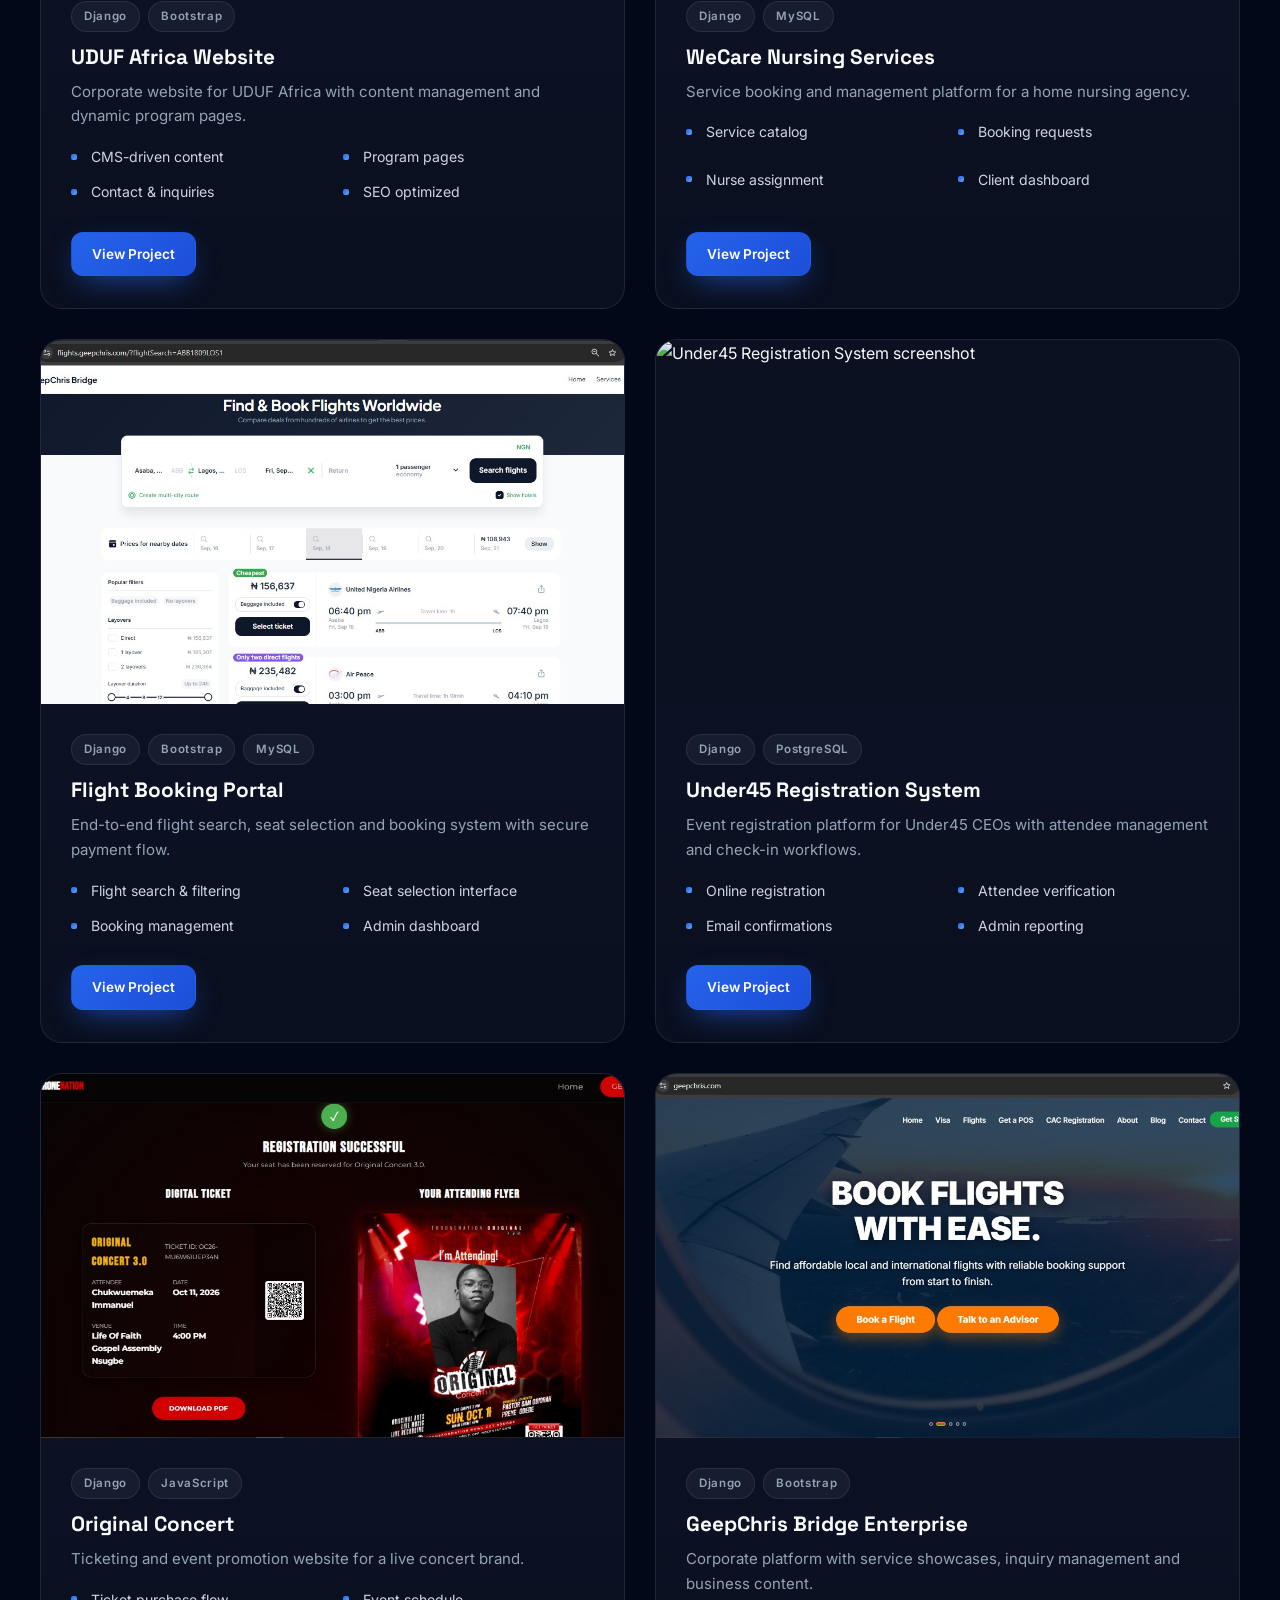
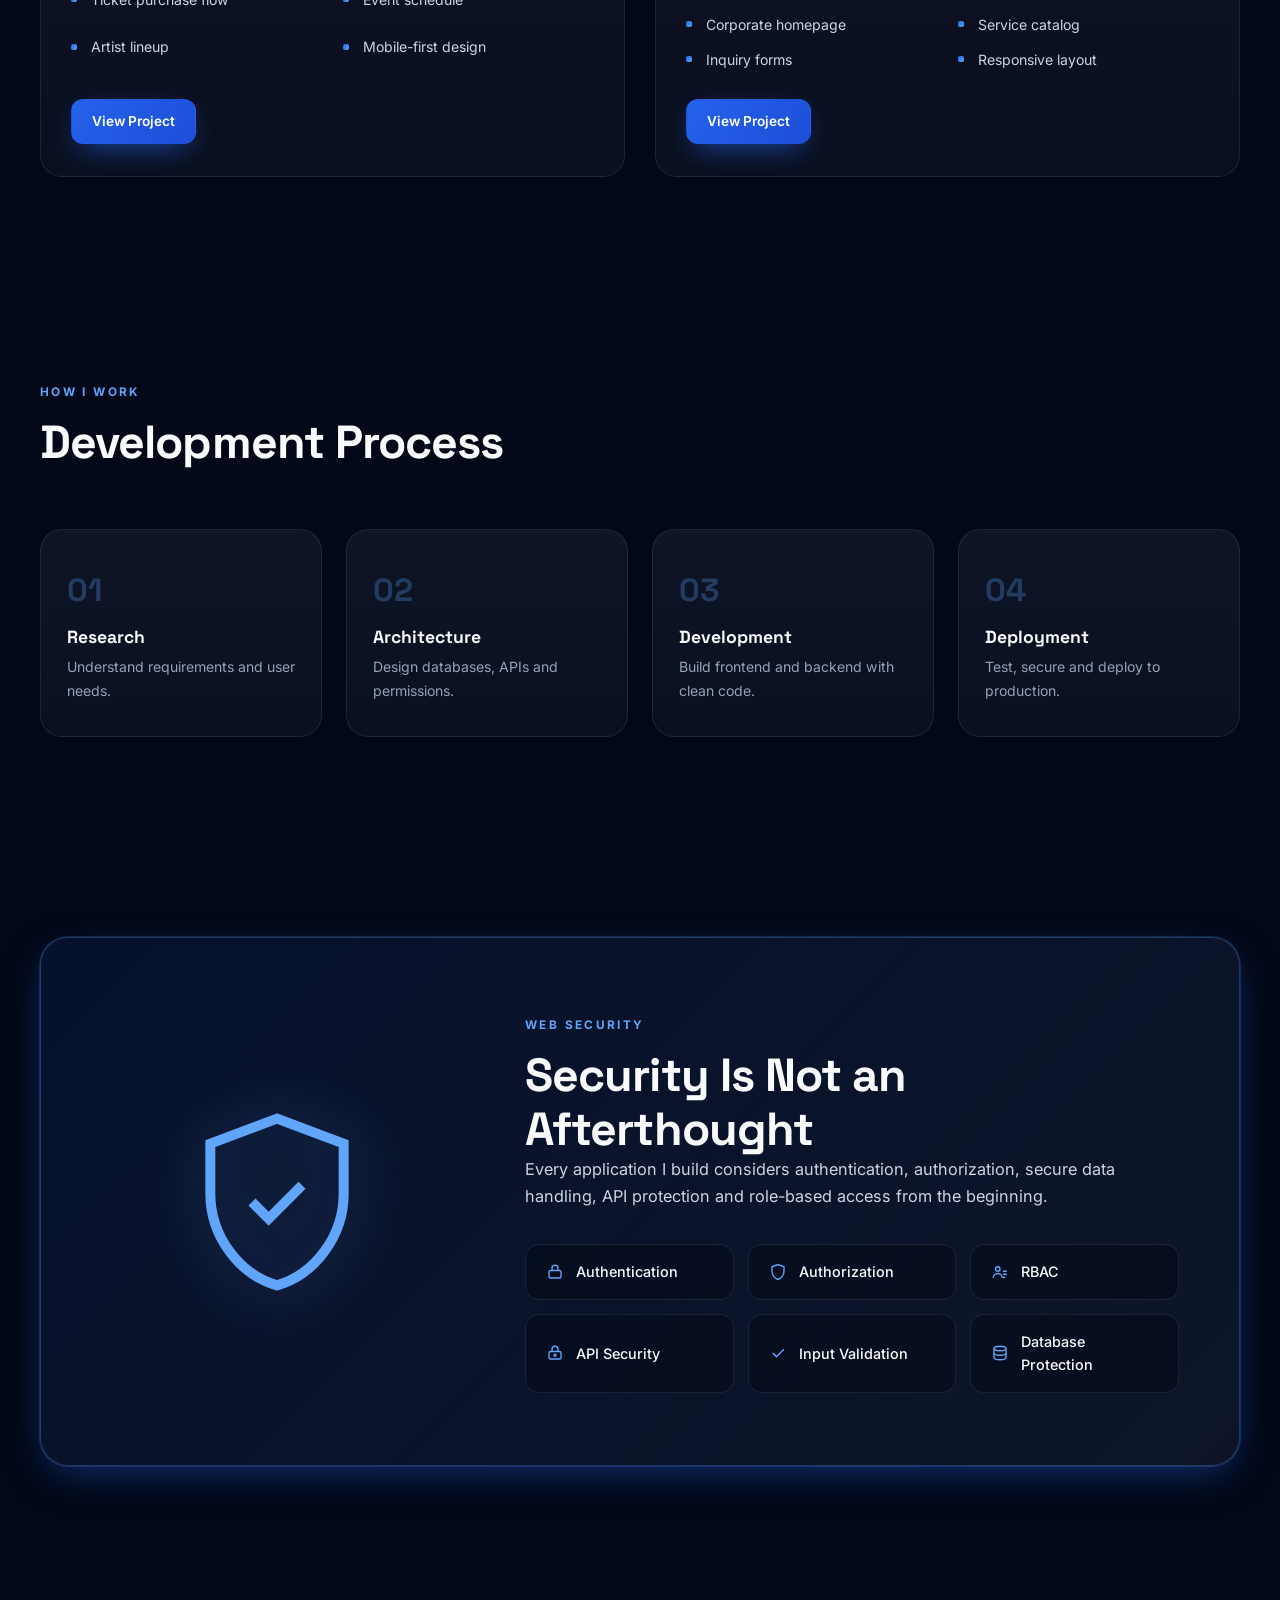
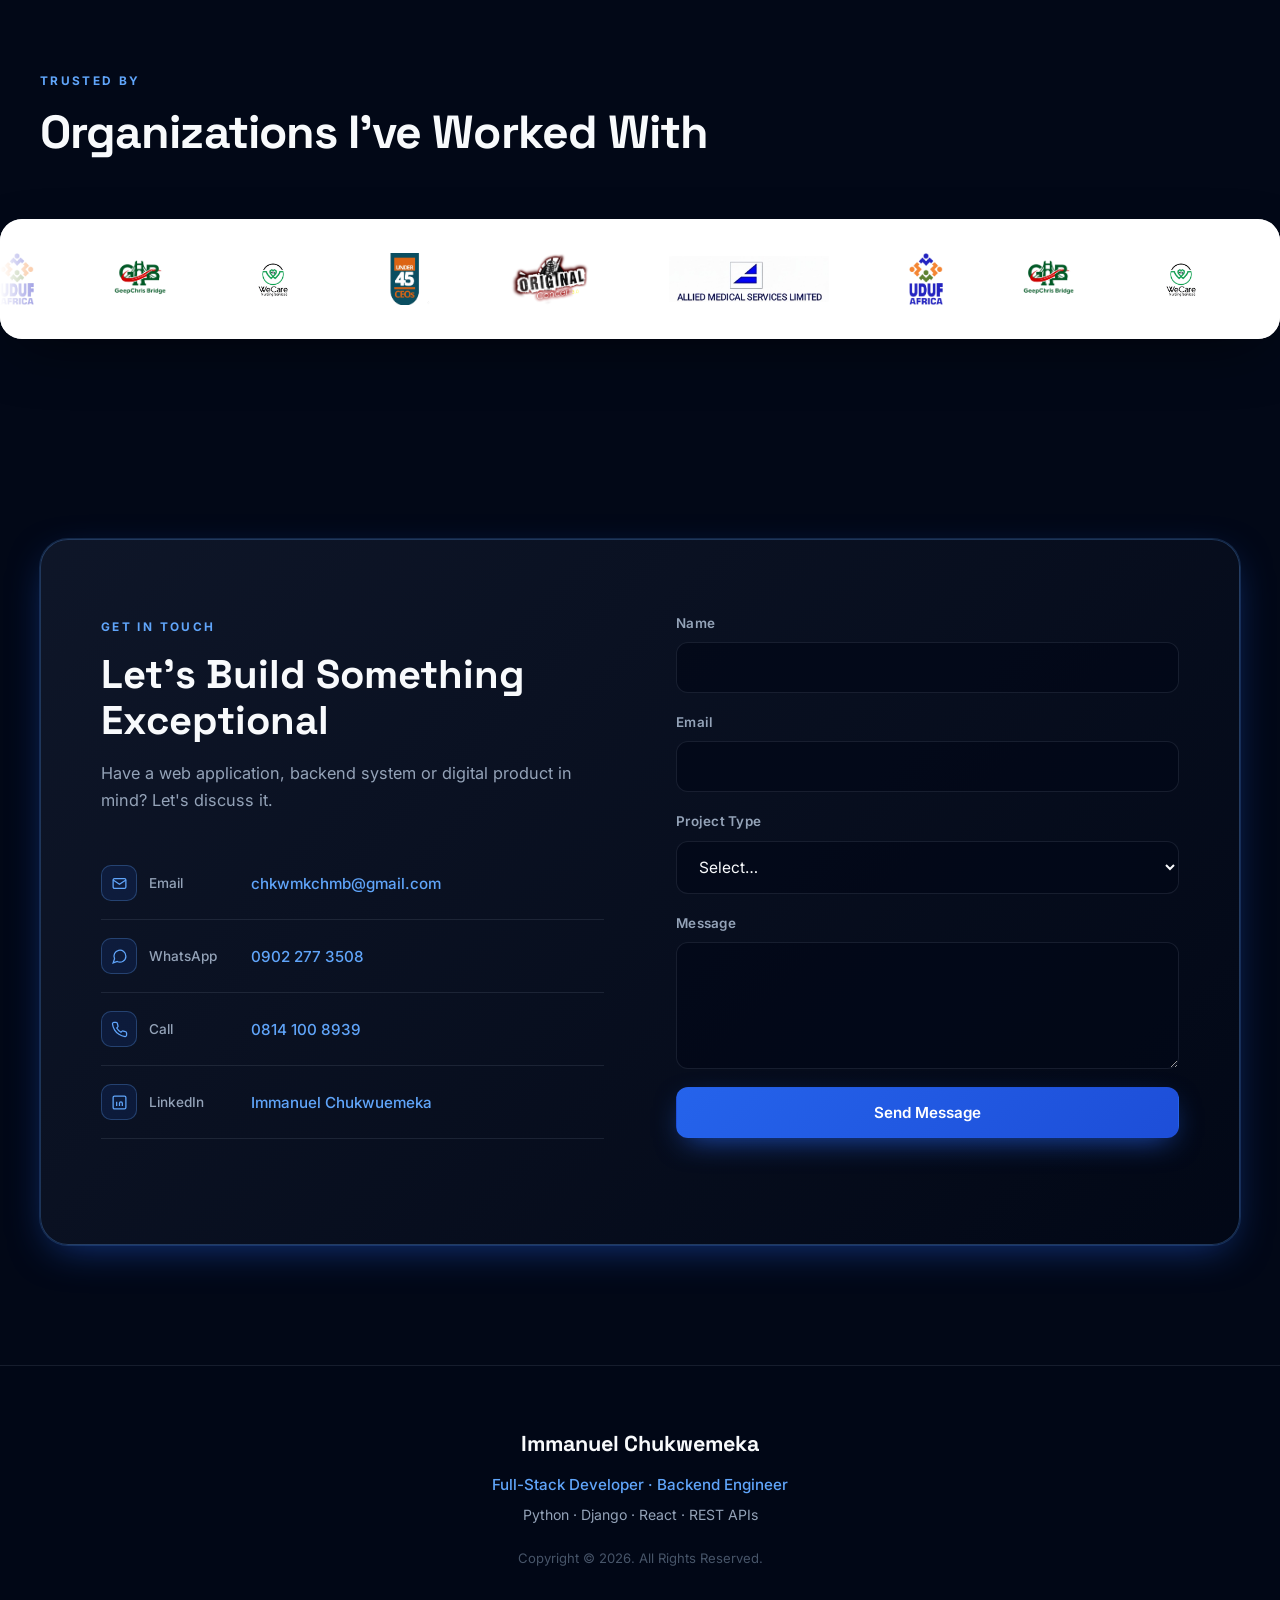
==== commit 8b2d4dc0: "Update image sources and enhance typing animation Updated image sources and alt text in the project " ====
--- a/index.html
+++ b/index.html
@@ -971,7 +971,7 @@
 
       <article class="project anim-slideright">
         <div class="project__media">
-          <img src="images/original-concert.jpg" alt="Original Concert website screenshot" loading="lazy">
+          <img src="images/original.jpg" alt="Original Concert website screenshot" loading="lazy">
         </div>
         <div class="project__body">
           <div class="project__tags">
@@ -1115,7 +1115,7 @@
         <img src="images/wecare-logo.jpg" alt="WeCare Nursing Services logo">
         <img src="images/under45.png" alt="Under45 CEOs logo">
         <img src="images/original-concert.png" alt="Original Concert logo">
-         <img src="images/allied-medical.png" alt="Original Concert logo">
+        <img src="images/allied-medical.png" alt="Allied Medical logo">
       </div>
       <div class="marquee__track">
         <img src="images/uduf-logo.webp" alt="" aria-hidden="true">
@@ -1123,6 +1123,7 @@
         <img src="images/wecare-logo.jpg" alt="" aria-hidden="true">
         <img src="images/under45.png" alt="" aria-hidden="true">
         <img src="images/original-concert.png" alt="" aria-hidden="true">
+        <img src="images/allied-medical.png" alt="" aria-hidden="true">
       </div>
     </div>
   </div>
@@ -1218,28 +1219,90 @@
     nav.style.background = window.scrollY > 40 ? 'rgba(2,8,23,.9)' : 'rgba(2,8,23,.65)';
   }, { passive: true });
 
-  /* ---------- Hero code typing animation ---------- */
+  /* ---------- Hero code typing animation (cycles through all stacks) ---------- */
   var codeTarget = document.getElementById('codeTarget');
-  var codeLines = [
-    '<span class="c-key">class</span> <span class="c-cls">Developer</span>:',
-    '',
-    '    stack = [',
-    '        <span class="c-str">"Python"</span>,',
-    '        <span class="c-str">"Django"</span>,',
-    '        <span class="c-str">"React"</span>,',
-    '        <span class="c-str">"PostgreSQL"</span>',
-    '    ]',
-    '',
-    '    <span class="c-key">def</span> <span class="c-fn">build</span>():',
-    '        <span class="c-key">return</span> <span class="c-str">"Scalable Solutions"</span>'
+
+  var codeSections = [
+    [
+      '<span class="c-key">class</span> <span class="c-cls">Developer</span>:',
+      '',
+      '    stack = [',
+      '        <span class="c-str">"Python"</span>,',
+      '        <span class="c-str">"Django"</span>,',
+      '        <span class="c-str">"React"</span>,',
+      '        <span class="c-str">"PostgreSQL"</span>',
+      '    ]',
+      '',
+      '    <span class="c-key">def</span> <span class="c-fn">build</span>():',
+      '        <span class="c-key">return</span> <span class="c-str">"Scalable Solutions"</span>'
+    ],
+    [
+      '<span class="c-key">class</span> <span class="c-cls">Frontend</span>:',
+      '',
+      '    stack = [',
+      '        <span class="c-str">"React"</span>,',
+      '        <span class="c-str">"Bootstrap"</span>,',
+      '        <span class="c-str">"HTML5"</span>,',
+      '        <span class="c-str">"CSS3"</span>,',
+      '        <span class="c-str">"JavaScript"</span>',
+      '    ]',
+      '',
+      '    <span class="c-key">def</span> <span class="c-fn">render</span>():',
+      '        <span class="c-key">return</span> <span class="c-str">"Pixel-Perfect UI"</span>'
+    ],
+    [
+      '<span class="c-key">class</span> <span class="c-cls">Backend</span>:',
+      '',
+      '    stack = [',
+      '        <span class="c-str">"Django"</span>,',
+      '        <span class="c-str">"Python"</span>,',
+      '        <span class="c-str">"Node.js"</span>,',
+      '        <span class="c-str">"REST APIs"</span>',
+      '    ]',
+      '',
+      '    <span class="c-key">def</span> <span class="c-fn">serve</span>():',
+      '        <span class="c-key">return</span> <span class="c-str">"Secure Endpoints"</span>'
+    ],
+    [
+      '<span class="c-key">class</span> <span class="c-cls">Database</span>:',
+      '',
+      '    stack = [',
+      '        <span class="c-str">"PostgreSQL"</span>,',
+      '        <span class="c-str">"MySQL"</span>,',
+      '        <span class="c-str">"SQLite"</span>,',
+      '        <span class="c-str">"Firebase"</span>,',
+      '        <span class="c-str">"Docker"</span>',
+      '    ]',
+      '',
+      '    <span class="c-key">def</span> <span class="c-fn">store</span>():',
+      '        <span class="c-key">return</span> <span class="c-str">"Reliable Data"</span>'
+    ],
+    [
+      '<span class="c-key">class</span> <span class="c-cls">Tools</span>:',
+      '',
+      '    stack = [',
+      '        <span class="c-str">"Git"</span>,',
+      '        <span class="c-str">"GitHub"</span>,',
+      '        <span class="c-str">"VS Code"</span>,',
+      '        <span class="c-str">"Vercel"</span>,',
+      '        <span class="c-str">"Cloudinary"</span>',
+      '    ]',
+      '',
+      '    <span class="c-key">def</span> <span class="c-fn">ship</span>():',
+      '        <span class="c-key">return</span> <span class="c-str">"Production Ready"</span>'
+    ]
   ];
 
-  function typeCode() {
-    if (!codeTarget) return;
+  var sectionIndex = 0;
+
+  function typeLines(lines, done) {
     var lineIdx = 0, charIdx = 0, current = '';
     function step() {
-      if (lineIdx >= codeLines.length) return;
-      var line = codeLines[lineIdx];
+      if (lineIdx >= lines.length) {
+        if (done) done();
+        return;
+      }
+      var line = lines[lineIdx];
       if (charIdx < line.length) {
         if (line.charAt(charIdx) === '<') {
           var end = line.indexOf('>', charIdx);
@@ -1257,7 +1320,51 @@
     }
     step();
   }
-  typeCode();
+
+  function eraseLines(done) {
+    function step() {
+      var current = codeTarget.innerHTML;
+      if (current.length <= 1) {
+        codeTarget.innerHTML = '';
+        if (done) done();
+        return;
+      }
+      // Remove last char (handles tags safely because we look for last '<')
+      var lastOpen = current.lastIndexOf('<');
+      var lastClose = current.lastIndexOf('>');
+      if (lastOpen !== -1 && lastOpen > lastClose) {
+        // Inside a tag - remove whole tag from lastOpen back
+        current = current.slice(0, lastOpen);
+      } else if (lastClose !== -1) {
+        // Check if we're right after a tag — remove the whole tag
+        var prevOpen = current.lastIndexOf('<', lastClose - 1);
+        if (prevOpen !== -1 && current.slice(prevOpen, lastClose + 1).indexOf('<') === 0) {
+          // only pop char if not the full tag
+          current = current.slice(0, -1);
+        } else {
+          current = current.slice(0, -1);
+        }
+      } else {
+        current = current.slice(0, -1);
+      }
+      codeTarget.innerHTML = current;
+      setTimeout(step, 6);
+    }
+    step();
+  }
+
+  function runCycle() {
+    typeLines(codeSections[sectionIndex], function () {
+      setTimeout(function () {
+        eraseLines(function () {
+          sectionIndex = (sectionIndex + 1) % codeSections.length;
+          runCycle();
+        });
+      }, 2000);
+    });
+  }
+
+  if (codeTarget) runCycle();
 
   /* ---------- Scroll reveal ---------- */
   var revealSelectors = '.anim-fadeup,.anim-pop,.anim-flip,.anim-slideleft,.anim-slideright,.anim-zoom,.anim-glow,.anim-riseup';
